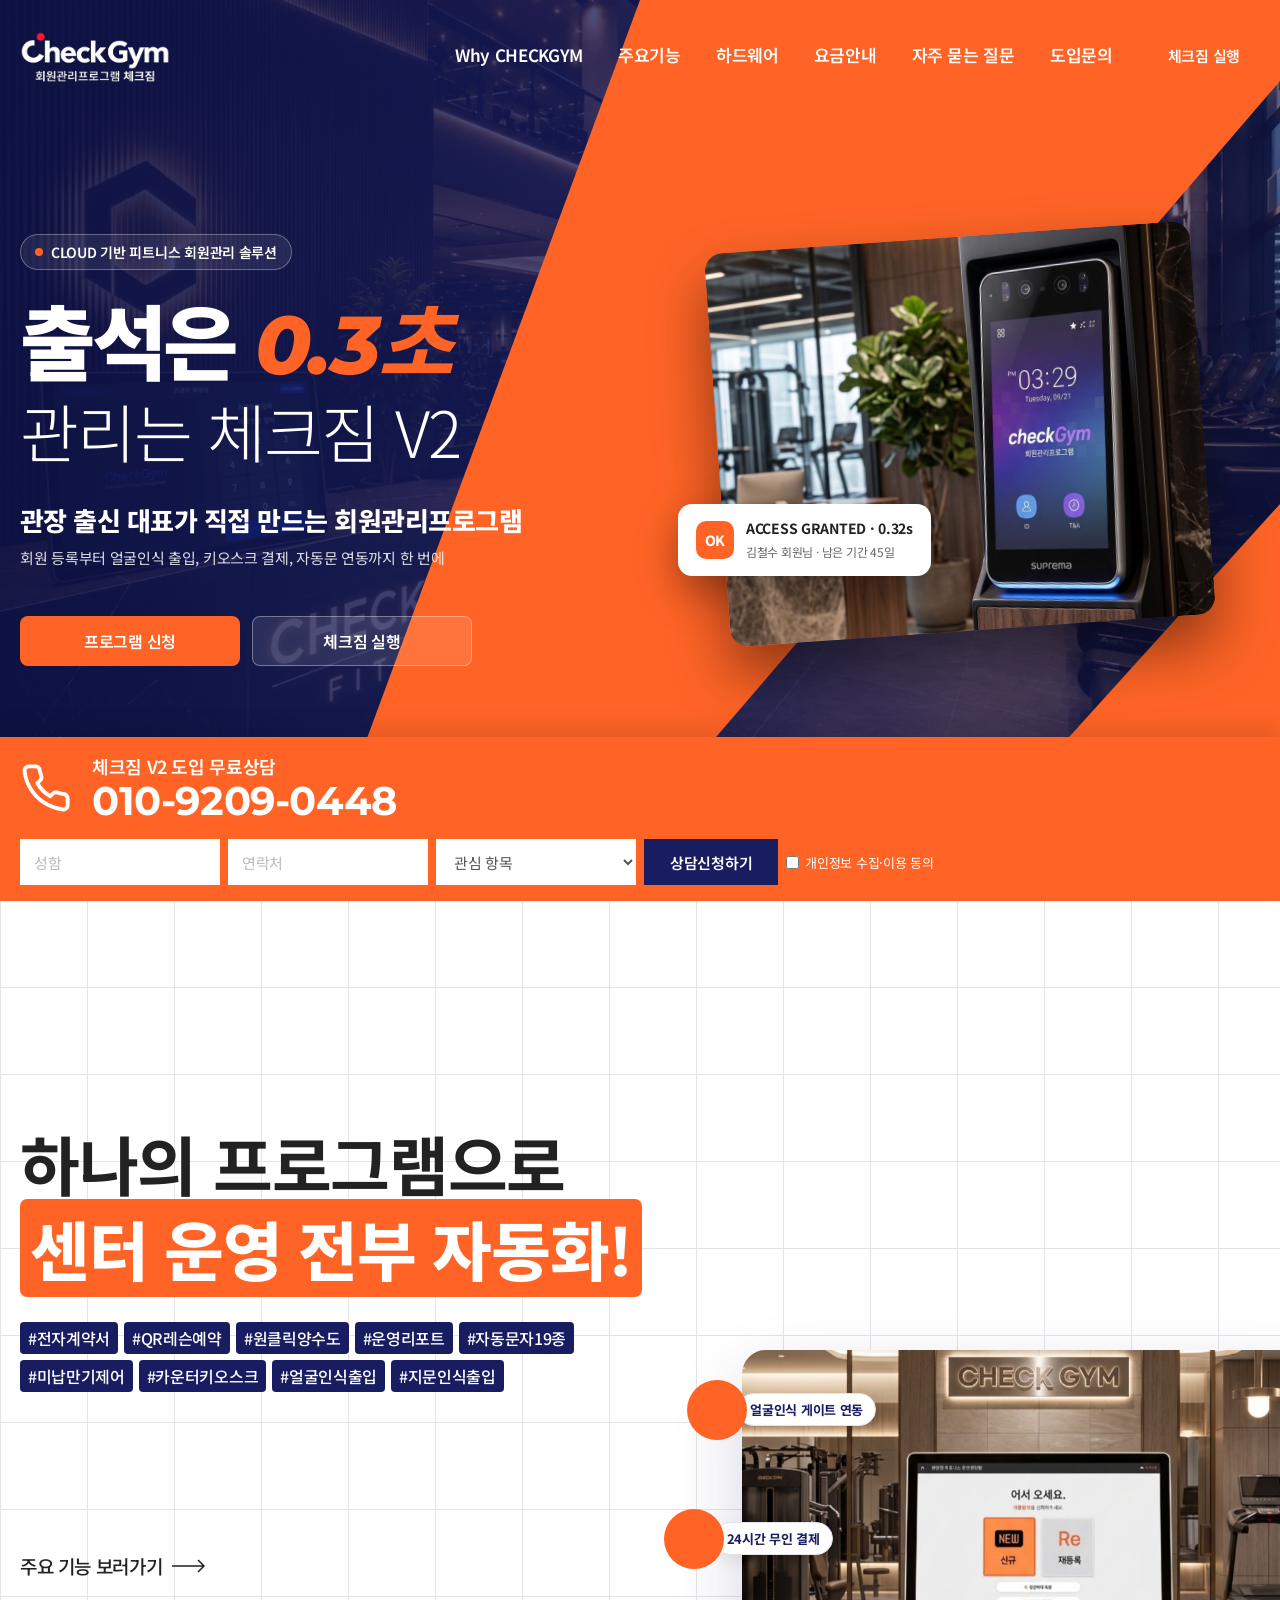
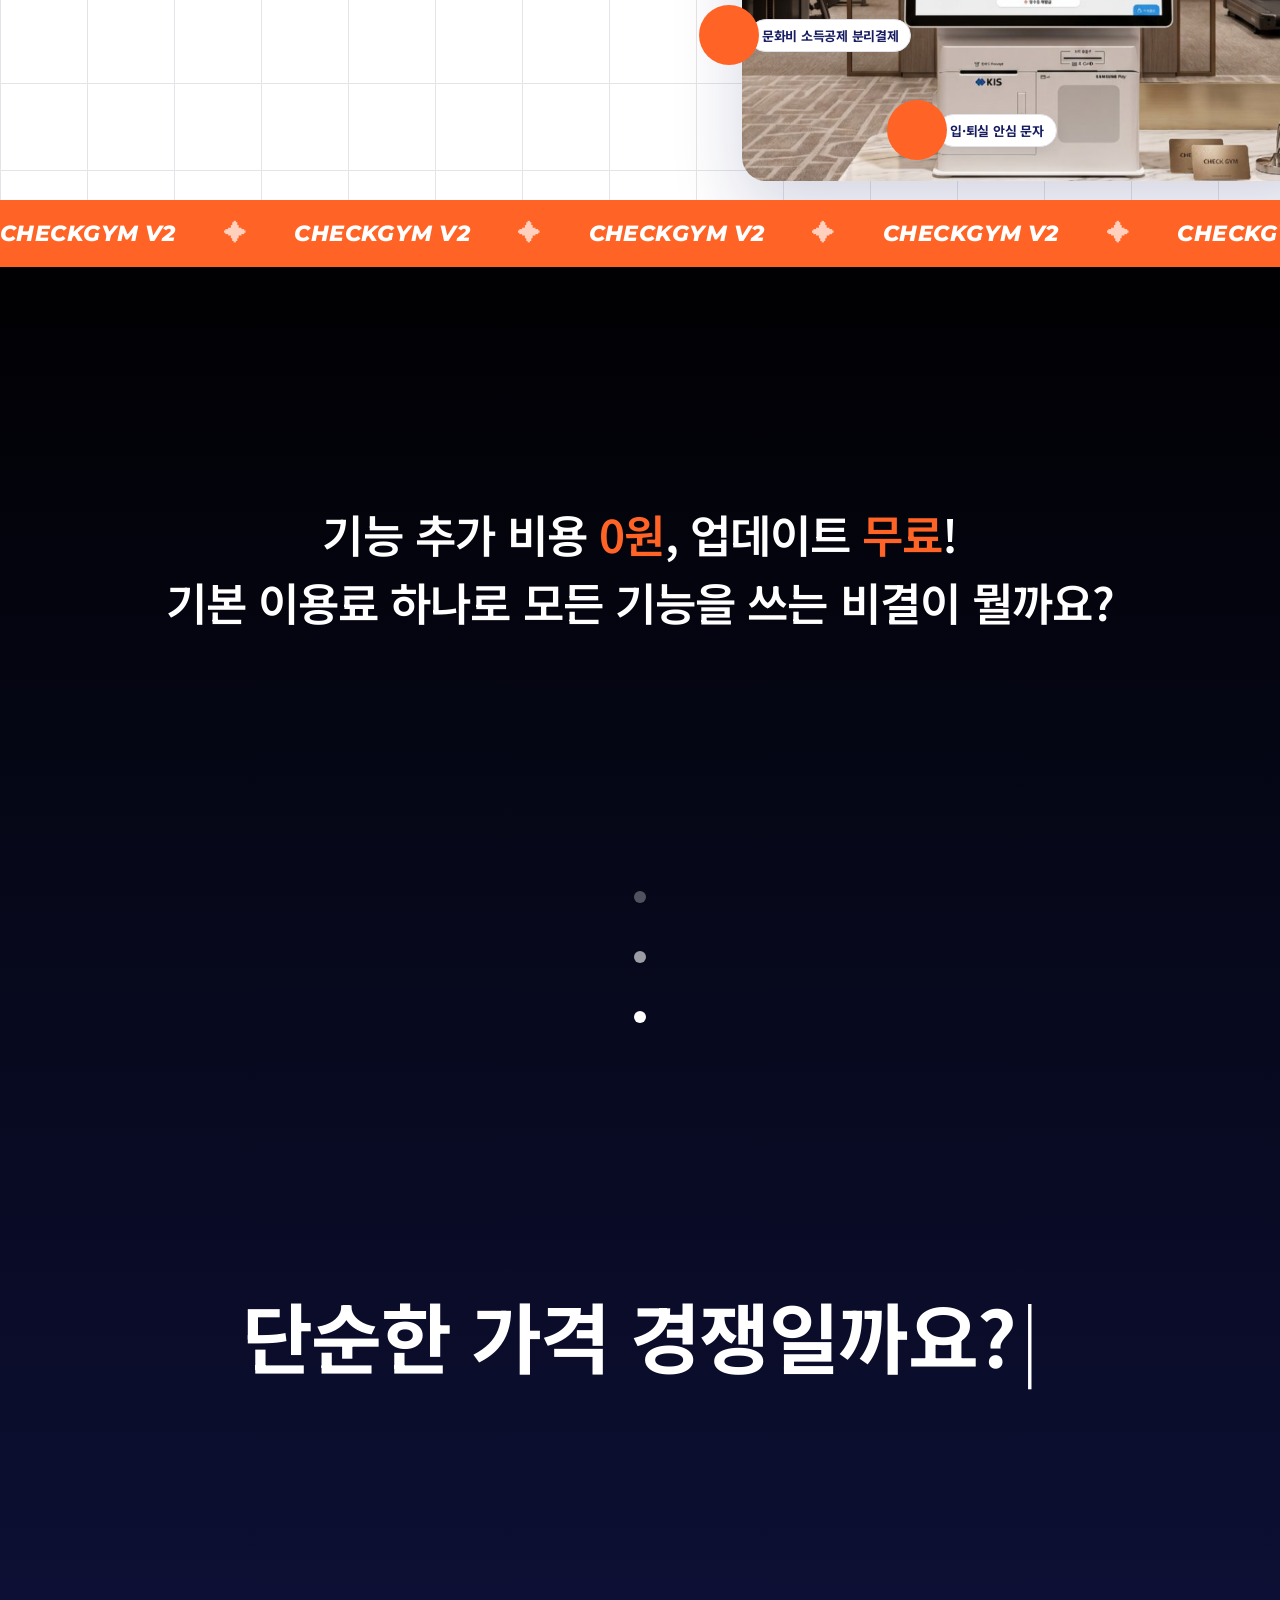
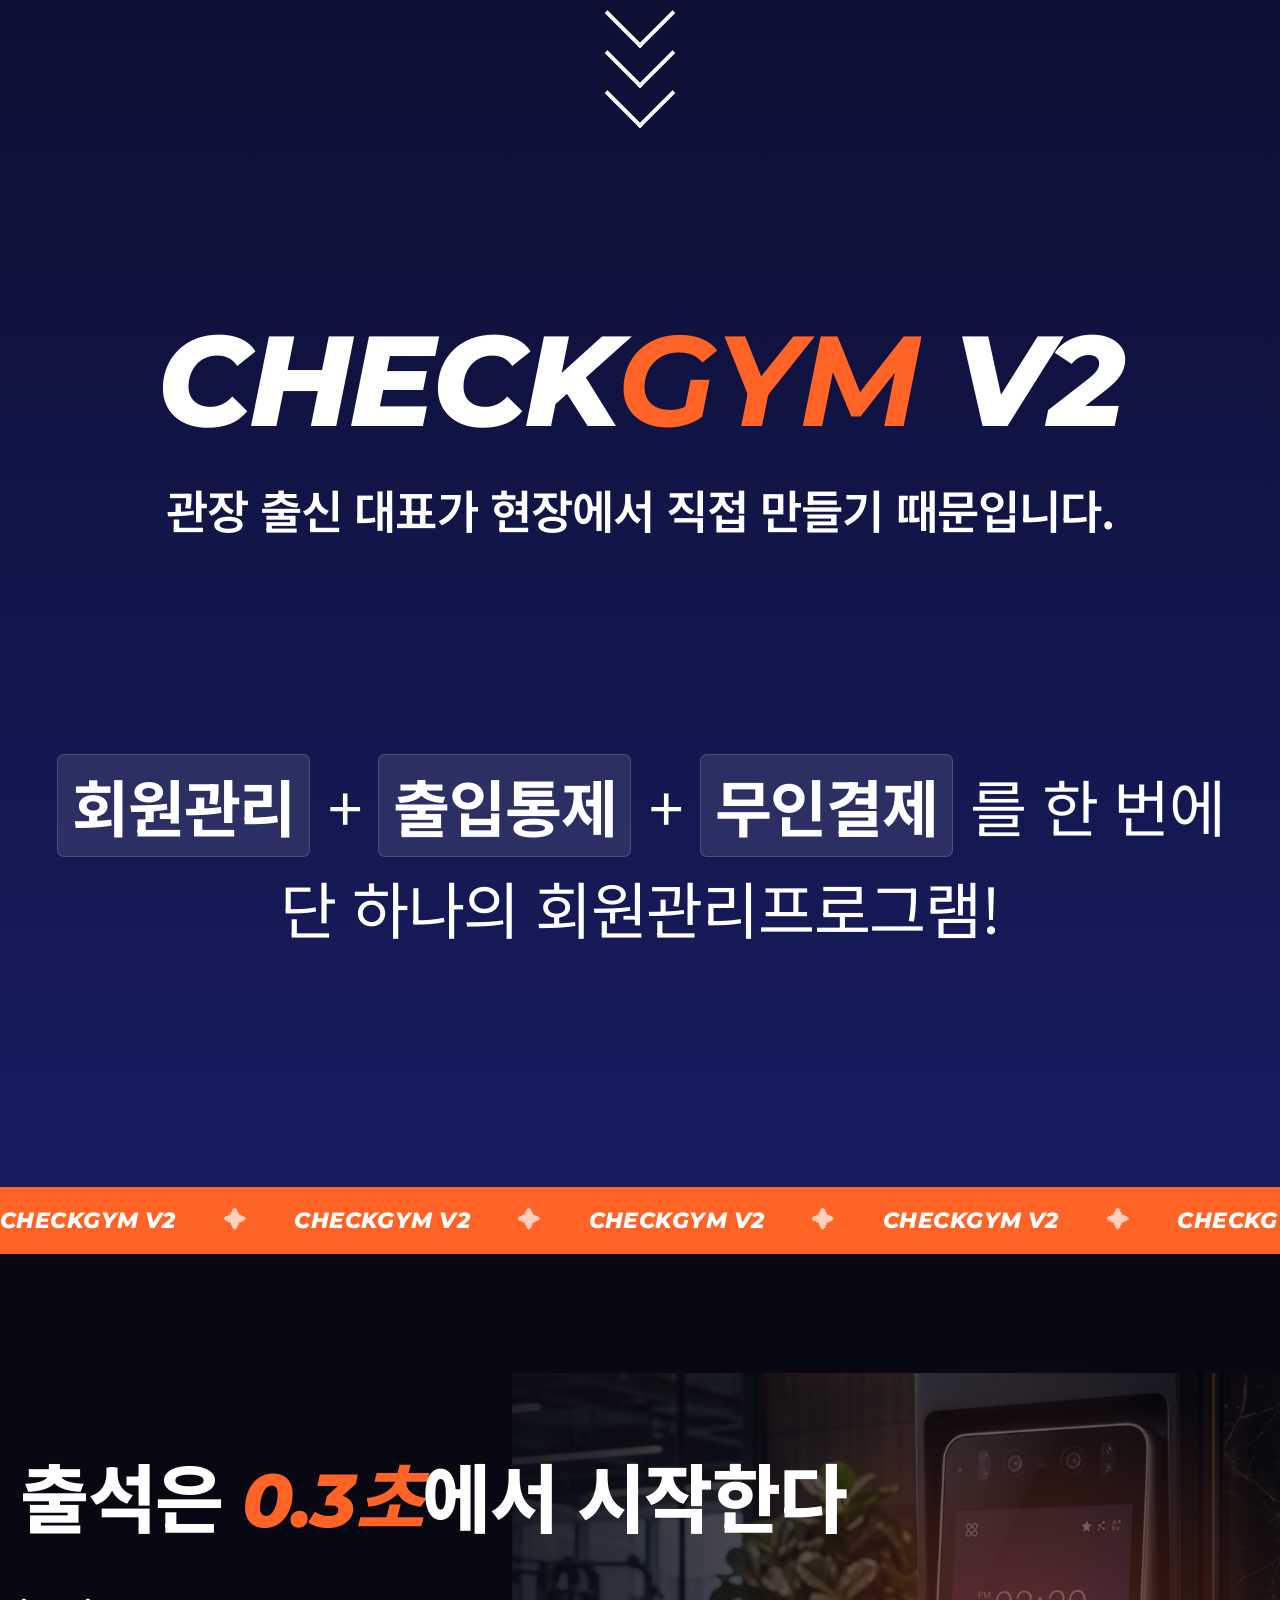
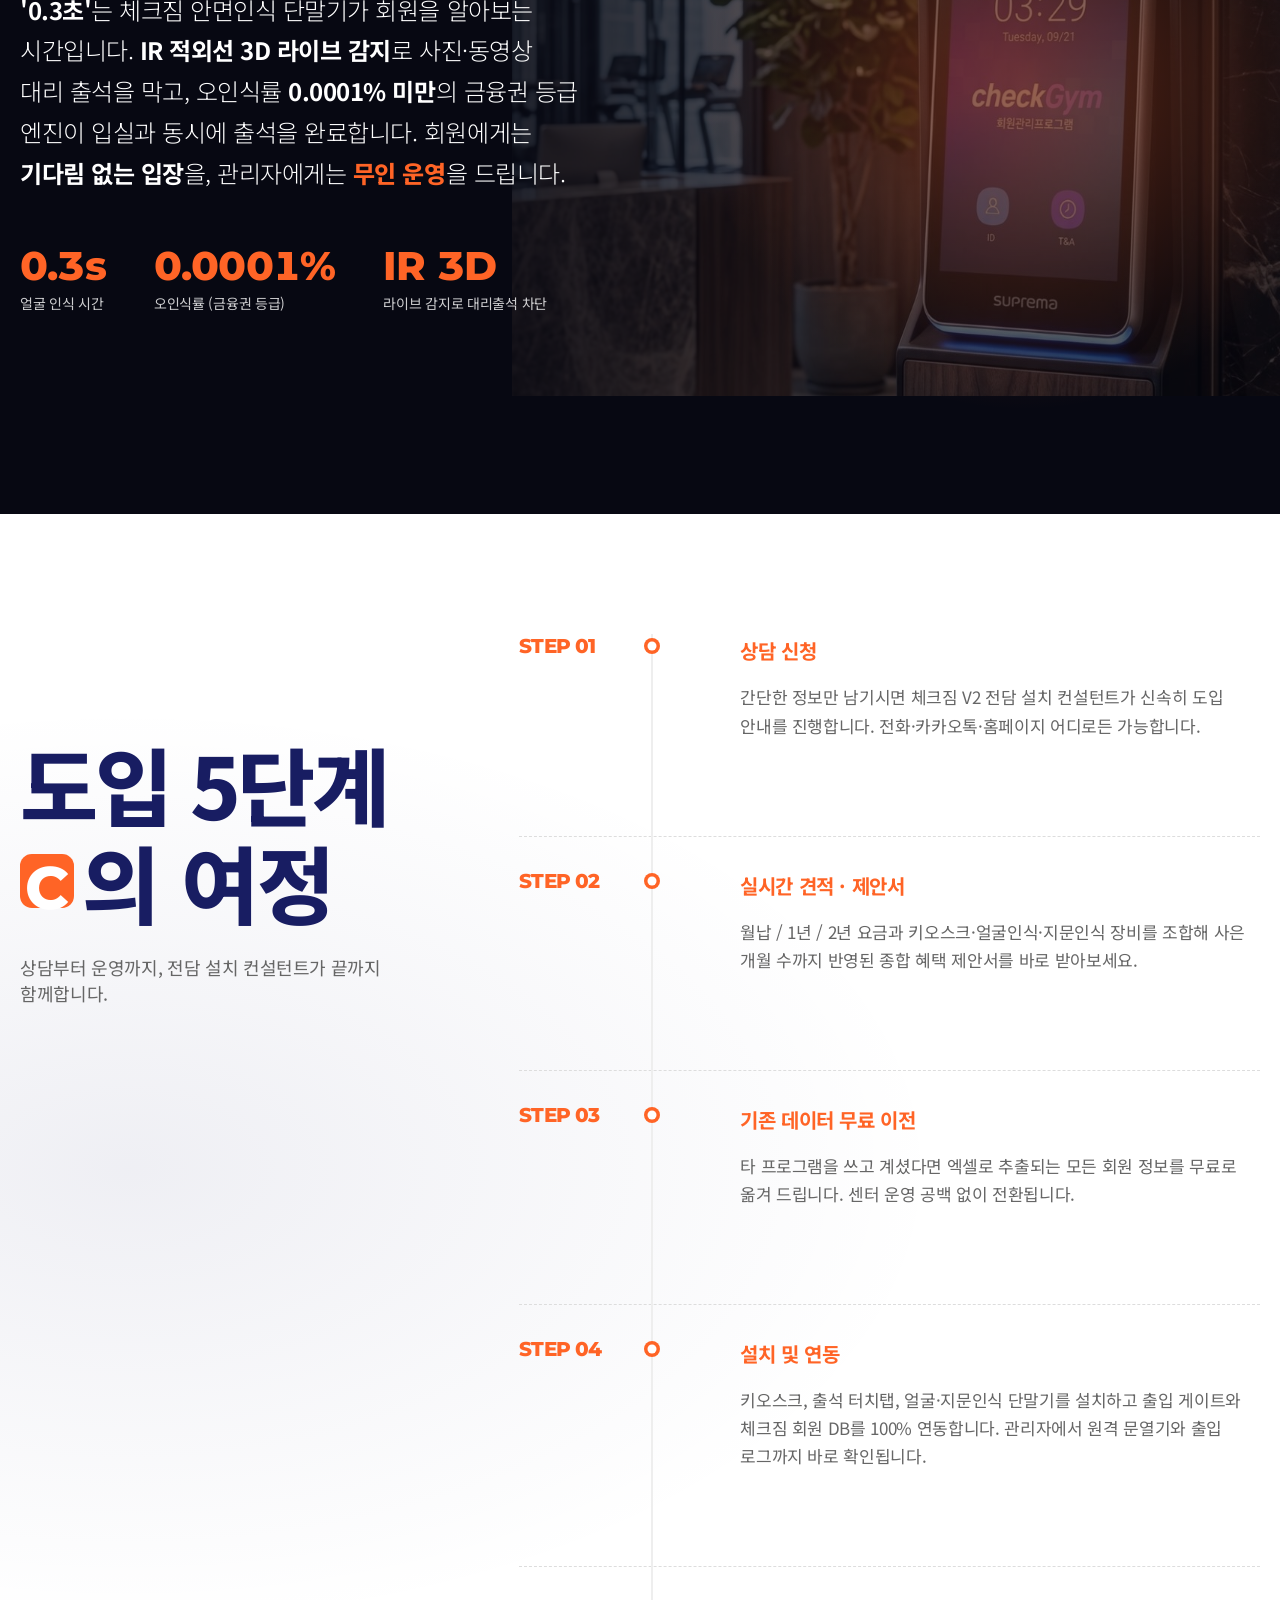
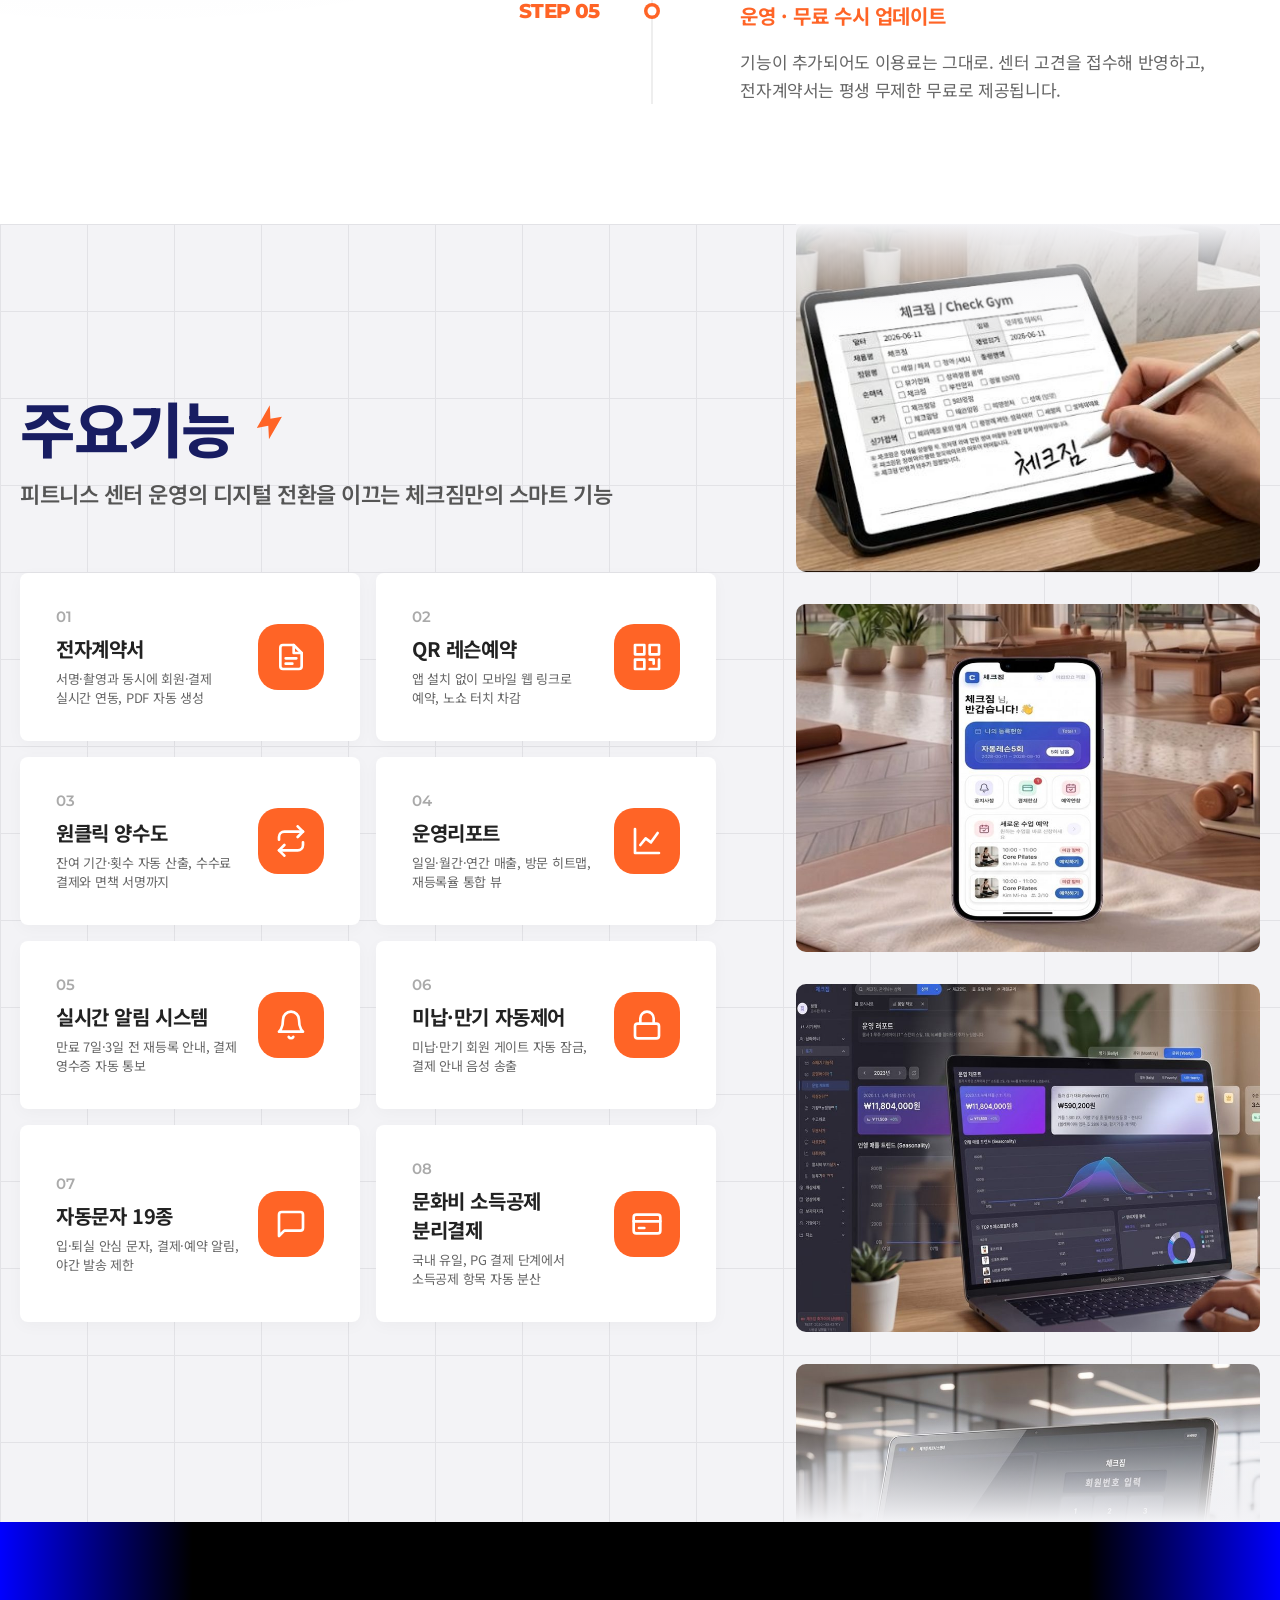
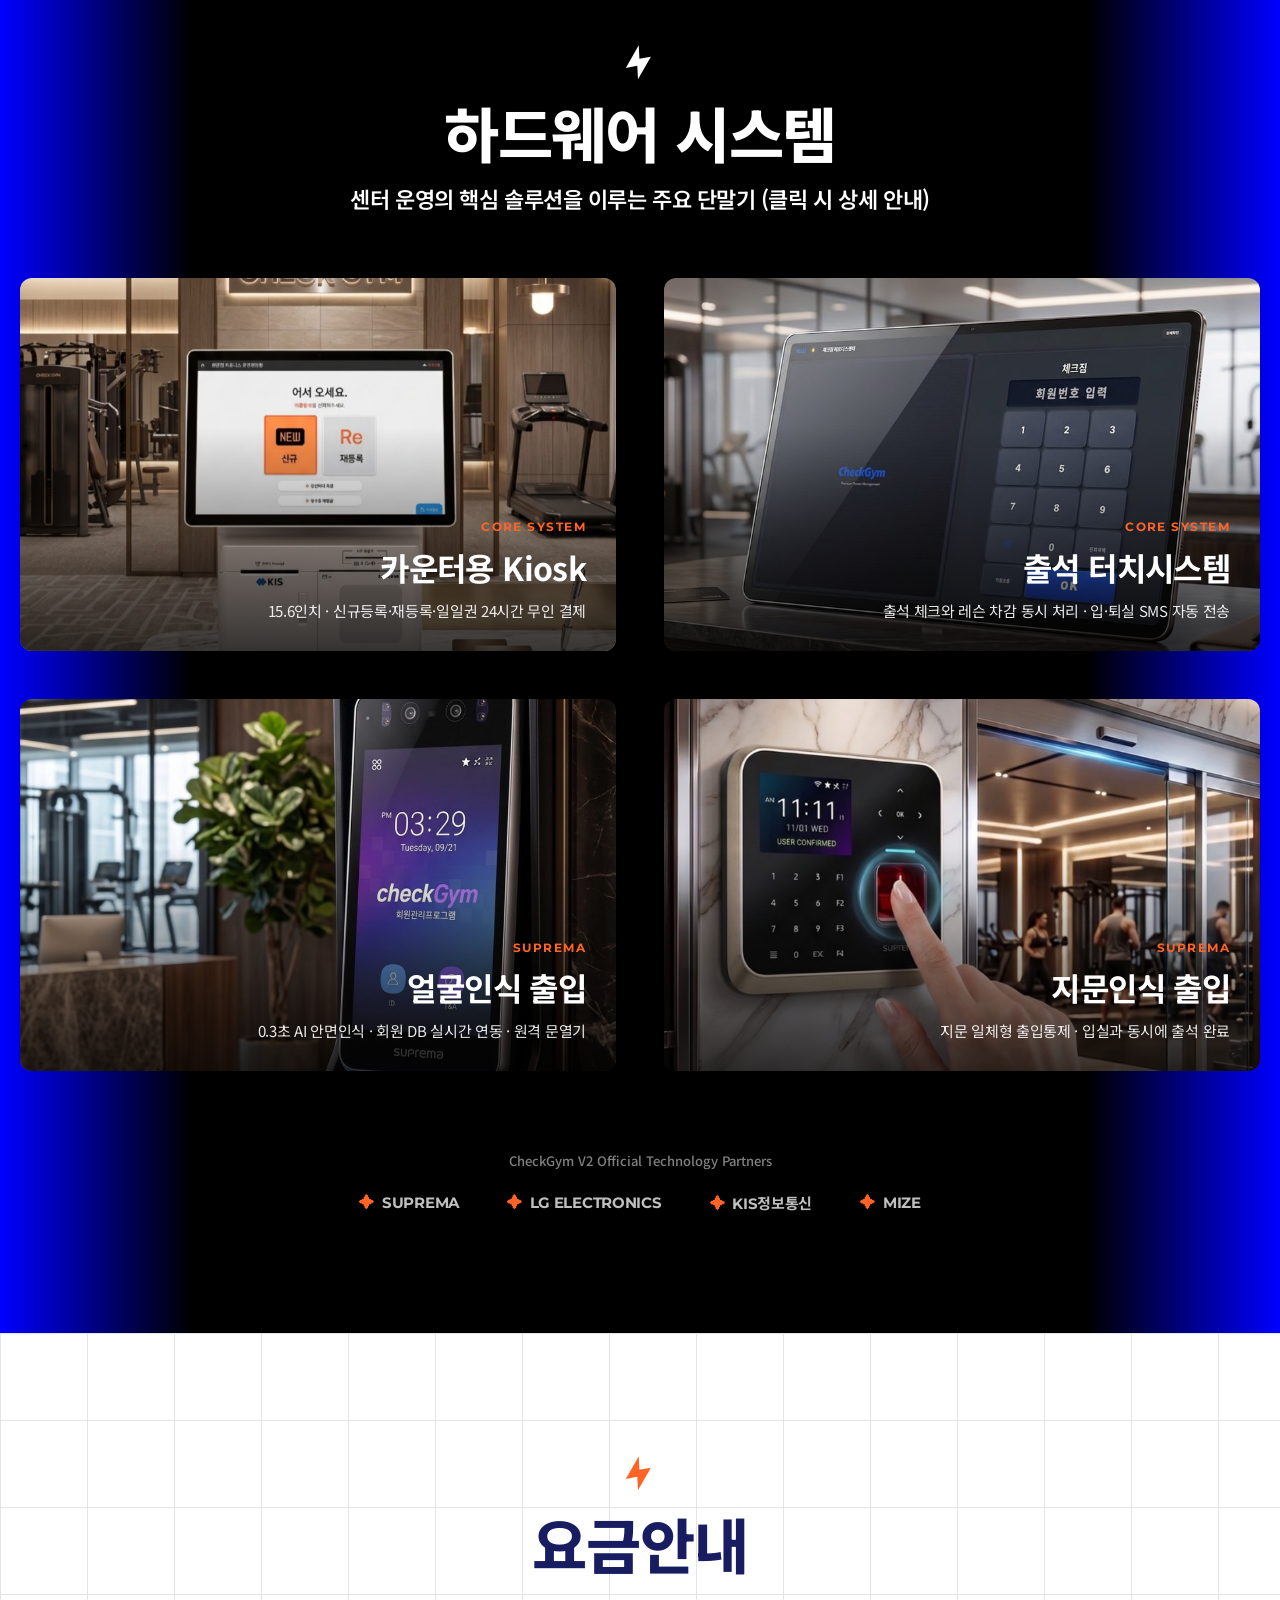
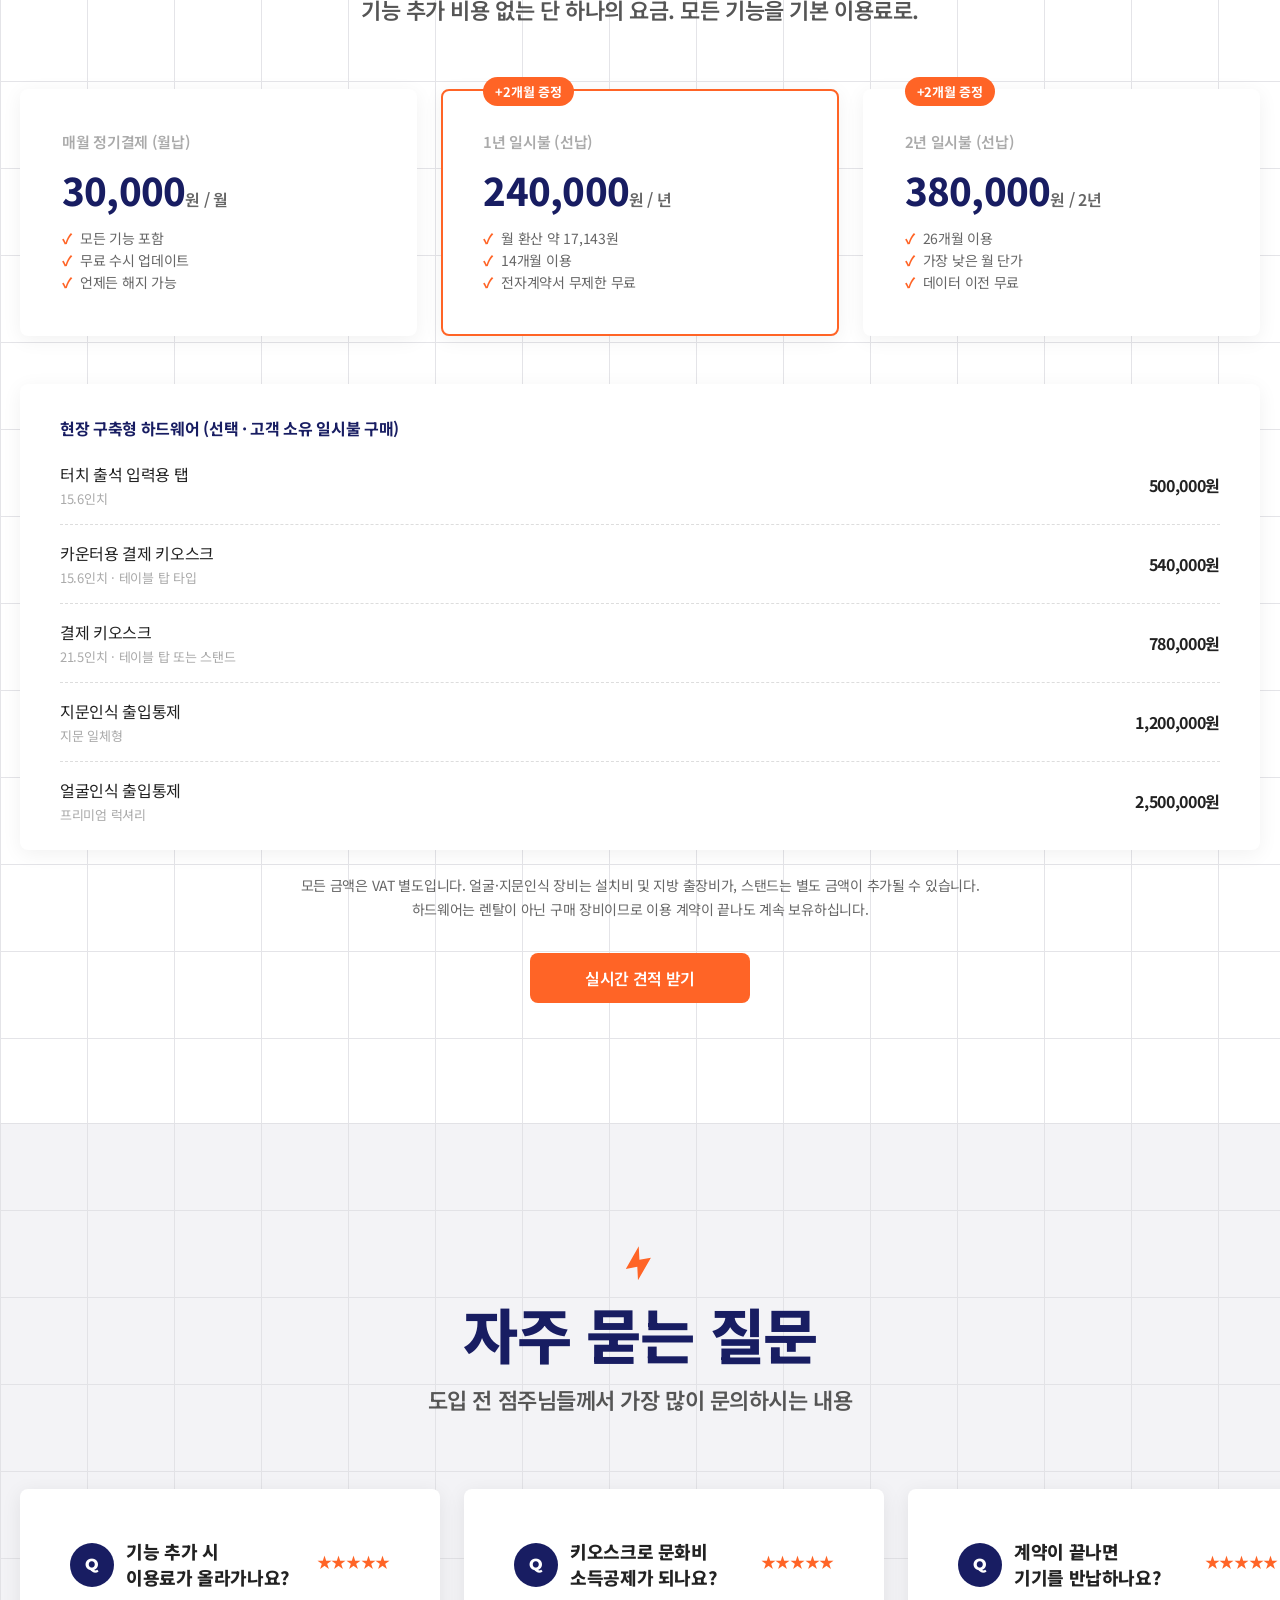
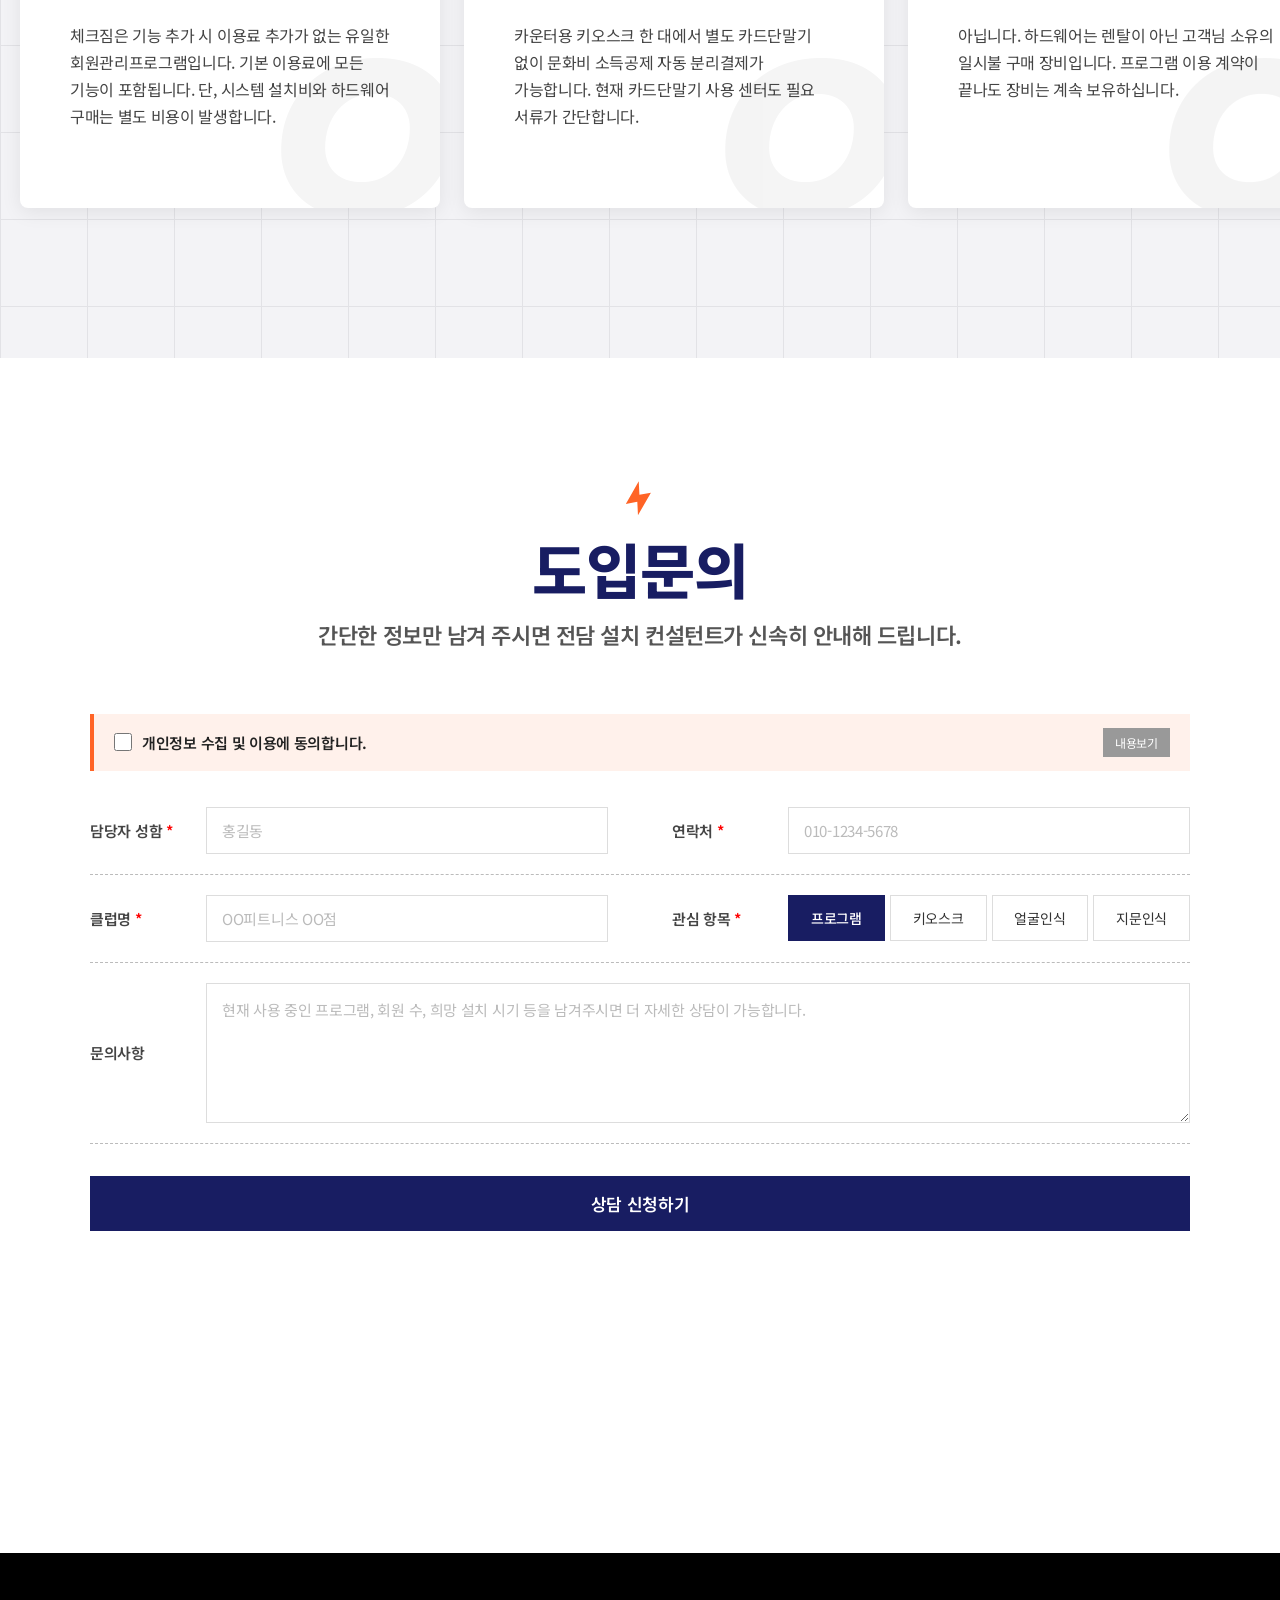
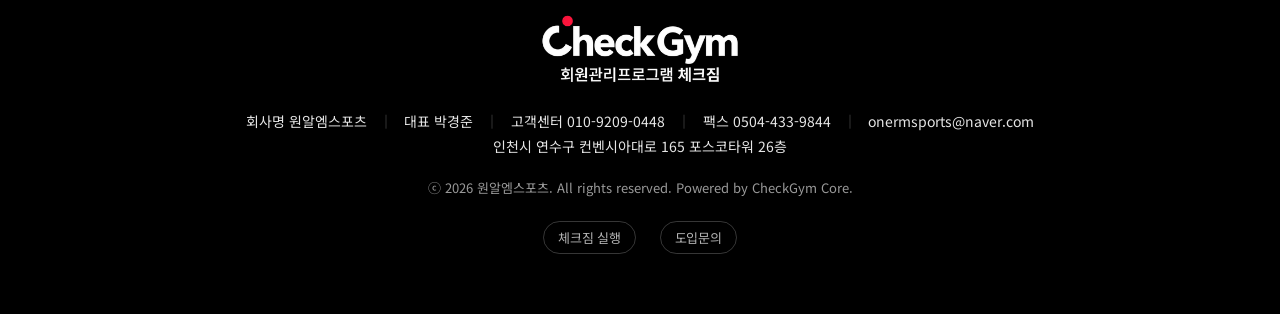
==== index.html @ 09dc5368 "체크짐 V2 홈페이지 리뉴얼 초안 (zeroback.co.kr 디자인 복제) Co-Authored-By: Claude Fable 5.1 <noreply@anthropic.com>" ====
<!DOCTYPE html>
<html lang="ko">
<head>
<meta charset="utf-8">
<meta name="viewport" content="width=device-width, initial-scale=1, viewport-fit=cover">
<meta name="description" content="회원 등록부터 얼굴인식 출입, 키오스크 결제, 자동문 연동까지. 피트니스 회원관리프로그램 체크짐 V2.">
<title>체크짐 V2 리뉴얼 초안</title>
<meta name="claude:viewport-fit-sides" content="cover">
<link rel="preconnect" href="https://fonts.googleapis.com">
<link rel="preconnect" href="https://fonts.gstatic.com" crossorigin>
<link rel="stylesheet" href="https://fonts.googleapis.com/css2?family=Noto+Sans+KR:wght@300;400;500;700;800;900&family=Montserrat:ital,wght@0,700;0,800;1,800&display=swap">
</head>
<body>
<style>
/* Layout: zeroback.co.kr 구조 복제 — 풀블리드 히어로(오렌지 사선) → 100vh 소개 → 다크 스토리 → 타임라인 → 기능 그리드 → 하드웨어 → 요금 → FAQ 카드 → 문의 폼 → 플로팅 바 → 푸터 */
:root{
  --main:#ff6426;          /* 제로백 오렌지 */
  --sub:#181d62;           /* 제로백 네이비 */
  --ink:#222;
  --muted:#666;
  --soft:#aaa;
  --line:#e4e4e8;
  --paper:#fff;
  --paper2:#f3f3f6;
  --black:#000;
  --white:#fff;
  --font:'Noto Sans KR','Apple SD Gothic Neo','Malgun Gothic',sans-serif;
  --en:'Montserrat','Noto Sans KR',sans-serif;
  color-scheme:light;
}
*{margin:0;padding:0;box-sizing:border-box;word-break:keep-all;letter-spacing:-0.02em}
html{scroll-behavior:smooth;-webkit-font-smoothing:antialiased}
body{font-family:var(--font);background:var(--paper);color:var(--ink);overflow-x:hidden}
img{max-width:100%;height:auto;display:block}
a{color:inherit;text-decoration:none}
li{list-style:none}
button,input,select,textarea{font-family:inherit;outline:none}
h1,h2,h3,h4,h5{text-wrap:balance}
.grid{width:100%;display:grid;gap:3rem}
.grid2{grid-template-columns:repeat(2,1fr)}
.grid4{grid-template-columns:repeat(4,1fr)}
.sr{position:absolute;width:1px;height:1px;overflow:hidden;clip:rect(0 0 0 0)}
:focus-visible{outline:2px solid var(--main);outline-offset:3px}

/* ===== reveal ===== */
.rv{opacity:0;transform:translateY(28px);transition:opacity .7s ease,transform .7s ease}
.rv.in{opacity:1;transform:none}
.rv.d1{transition-delay:.12s}.rv.d2{transition-delay:.24s}.rv.d3{transition-delay:.36s}
@media (prefers-reduced-motion:reduce){
  .rv{opacity:1;transform:none;transition:none}
  *,*::before,*::after{animation-duration:.001s!important;animation-iteration-count:1!important}
  html{scroll-behavior:auto}
}

/* ===== header ===== */
header{position:absolute;top:0;left:0;width:100%;height:110px;display:flex;justify-content:center;align-items:center;transition:all .3s;z-index:98}
header.Fixed{position:fixed;top:env(safe-area-inset-top,0px);height:75px;background:var(--sub);box-shadow:0 2px 6px rgba(0,0,0,.15)}
nav{width:100%;padding:0 max(50px,env(safe-area-inset-left,0px)) 0 max(50px,env(safe-area-inset-right,0px));display:flex;justify-content:space-between;align-items:center;gap:2rem}
.logo{width:150px;padding-top:4px;flex:none}
.logo img{width:100%}
nav ul{display:flex;gap:3.4rem;align-items:center}
nav ul li a{color:var(--white);font-size:17px;font-weight:600;transition:color .2s}
nav ul li a:hover,nav ul li a.actives{color:var(--main)}
.nav-cta{color:var(--white)!important;background:var(--main);padding:10px 20px;border-radius:8px;font-size:15px!important}
.nav-cta:hover{color:var(--white)!important;filter:brightness(1.08)}
#check,.menuBtns,.overlay,nav label{display:none}

/* ===== hero (promotion) ===== */
.promotion{position:relative;width:100%;min-height:100svh;max-height:1040px;height:100vh;display:flex;justify-content:center;align-items:center;overflow:hidden;
  background:var(--sub) url(assets/img/bg-hero.webp) center/cover no-repeat}
.promotion::before{content:'';position:absolute;inset:0;background:linear-gradient(90deg,rgba(14,18,70,.92) 0%,rgba(24,29,98,.78) 45%,rgba(24,29,98,.55) 100%)}
.p-shape{position:absolute;inset:0;width:100%;height:100%;pointer-events:none}
.promotion-wrapper{position:relative;width:1300px;max-width:100%;padding:0 max(20px,env(safe-area-inset-left,0px)) 0 max(20px,env(safe-area-inset-right,0px));z-index:2;display:flex;align-items:center}
.p-text{width:620px;max-width:100%;color:var(--white)}
.p-badge{display:inline-flex;align-items:center;gap:8px;font-size:14px;font-weight:600;padding:7px 14px;border-radius:999px;border:1px solid rgba(255,255,255,.3);background:rgba(255,255,255,.08);margin-bottom:1.6rem}
.p-badge i{width:8px;height:8px;border-radius:50%;background:var(--main);animation:blink 1.2s infinite}
.p-text h1{font-size:82px;line-height:1.08;font-weight:900;letter-spacing:-0.04em}
.p-text h1 em{font-style:normal;color:var(--main);font-family:var(--en);font-weight:800;font-style:italic}
.p-text h1 small{display:block;font-size:.78em;font-weight:300;letter-spacing:-0.03em;margin-top:.1em}
.p-text .p-sub{font-size:26px;font-weight:800;margin-top:2.2rem}
.p-text .p-desc{font-size:15px;font-weight:400;opacity:.85;margin-top:.6rem}
.p-btns{display:flex;gap:12px;flex-wrap:wrap;margin-top:3rem}
.pBtn{color:var(--white);font-size:16px;font-weight:600;border:none;width:220px;height:50px;border-radius:8px;background:var(--main);cursor:pointer;display:inline-flex;align-items:center;justify-content:center;transition:filter .2s}
.pBtn:hover{filter:brightness(1.08)}
.pBtn.ghost{background:rgba(255,255,255,.1);border:1px solid rgba(255,255,255,.35)}
.p-visual{position:absolute;right:6%;bottom:8%;width:38%;max-width:560px;z-index:2}
.p-card{border-radius:18px;overflow:hidden;box-shadow:0 30px 60px rgba(0,0,0,.45);transform:rotate(-4deg)}
.p-card img{width:100%;aspect-ratio:1024/830;object-fit:cover}
.p-chip{position:absolute;left:-8%;bottom:14%;background:var(--white);color:var(--ink);border-radius:14px;padding:14px 18px;box-shadow:0 16px 40px rgba(0,0,0,.35);display:flex;align-items:center;gap:12px;animation:upDown 3s ease-in-out infinite}
.p-chip b{display:block;font-size:14px}
.p-chip span{font-size:12px;color:var(--muted)}
.p-chip i{width:38px;height:38px;border-radius:10px;background:var(--main);display:grid;place-items:center;color:var(--white);font-style:normal;font-weight:800;font-size:14px}
.scrollDown{position:absolute;bottom:40px;left:50%;transform:translateX(-50%);width:22px;height:38px;border:2px solid rgba(255,255,255,.7);border-radius:12px;animation:upDown 1.5s ease-in-out infinite;z-index:2}
.scrollDown::after{content:'';position:absolute;left:50%;top:7px;width:3px;height:7px;border-radius:2px;background:var(--white);transform:translateX(-50%)}
@keyframes upDown{0%{transform:translateY(-7px)}50%{transform:translateY(7px)}100%{transform:translateY(-7px)}}
.scrollDown{animation-name:upDownC}
@keyframes upDownC{0%{transform:translate(-50%,-7px)}50%{transform:translate(-50%,7px)}100%{transform:translate(-50%,-7px)}}
@keyframes blink{50%{opacity:0}}

/* ===== article common ===== */
.article{width:100%;display:flex;flex-direction:column;align-items:center;background:var(--paper);padding:120px 0}
.article-wrapper{width:1400px;max-width:100%;display:flex;flex-direction:column;align-items:center;padding:0 max(20px,env(safe-area-inset-left,0px)) 0 max(20px,env(safe-area-inset-right,0px))}
.at-title{margin-bottom:4rem;text-align:center}
.at-sb{display:inline-block;width:40px;height:40px;transform:rotate(-10deg);margin-bottom:10px;color:var(--main)}
.at-title h5{color:var(--sub);font-size:60px;font-weight:800;line-height:1.15}
.at-title p{color:#555;font-size:22px;font-weight:600;margin-top:1rem}
.grid-bg{background-color:var(--paper);background-image:linear-gradient(var(--line) 1px,transparent 1px),linear-gradient(90deg,var(--line) 1px,transparent 1px);background-size:87px 87px;background-position:left top}
.grid-bg2{background-color:var(--paper2);background-image:linear-gradient(#e2e2e6 1px,transparent 1px),linear-gradient(90deg,#e2e2e6 1px,transparent 1px);background-size:87px 87px}

/* ===== article1 : 한 프로그램으로 ===== */
.article1{position:relative;min-height:100vh;justify-content:center;overflow:hidden}
.article1 .article-wrapper{align-items:flex-start}
.a1-title{width:100%;margin-bottom:5rem;position:relative;z-index:2}
.a1-title h5{color:var(--ink);font-size:65px;line-height:1.3;font-weight:700}
.a1-title h5 span{color:var(--white);padding:2px 10px;font-weight:800;border-radius:7px;background:var(--main)}
.a1-title p{display:flex;flex-wrap:wrap;gap:6px;color:var(--white);font-size:16px;font-weight:500;margin-top:2rem;max-width:620px}
.a1-title p span{padding:4px 8px;border-radius:4px;background:var(--sub);cursor:default}
.a1Btn{width:fit-content;color:var(--ink);font-size:19px;font-weight:500;display:flex;align-items:center;gap:10px;margin-top:5rem;transition:gap .2s;position:relative;z-index:2}
.a1Btn:hover{gap:20px}
.a1Btn svg{width:34px;height:14px}
.a1-image{position:absolute;top:50%;right:-4%;transform:translateY(-50%);width:52%;max-width:760px;opacity:.95}
.a1-image img{width:100%;border-radius:24px;box-shadow:0 30px 70px rgba(24,29,98,.18);aspect-ratio:900/659;object-fit:cover}
.pin{position:absolute;display:flex;align-items:center;gap:10px}
.pin b{background:var(--white);border:1px solid var(--line);border-radius:999px;padding:6px 12px;font-size:13px;font-weight:700;color:var(--sub);box-shadow:0 6px 16px rgba(0,0,0,.08);white-space:nowrap}
.pin-1{top:10%;left:-6%}.pin-2{top:40%;left:-10%}.pin-3{bottom:30%;left:-4%}.pin-4{bottom:8%;left:28%}
.gps{position:relative;width:20px;height:20px;flex:none}
.gps::before{content:'';position:absolute;left:-100%;top:-100%;width:300%;height:300%;border-radius:50%;background:var(--main);animation:pulse-ring 1.25s cubic-bezier(.215,.61,.355,1) infinite}
.gps::after{content:'';position:absolute;inset:0;background:var(--main);border-radius:50%;animation:pulse-dot 1.25s cubic-bezier(.455,.03,.515,.955) -.4s infinite}
@keyframes pulse-ring{0%{transform:scale(.33)}80%,100%{opacity:0}}
@keyframes pulse-dot{0%{transform:scale(.8)}50%{transform:scale(1)}100%{transform:scale(.8)}}

/* ===== article2 : 다크 스토리 ===== */
.article2{position:relative;padding:300px 0;background:linear-gradient(to bottom,#000 0%,var(--sub) 100%);overflow:hidden}
.a2-flow-wrapper{position:absolute;top:0;left:0;width:100%;padding:20px 0;user-select:none;overflow:hidden;z-index:3;background:var(--main)}
.a2-flow-wrapper.flow2{top:auto;bottom:0}
.a2-flow-wrapper.navy{background:var(--sub)}
.a2-flow{display:flex;align-items:center;gap:3rem;width:max-content;animation:slide 30s linear infinite}
.a2-flow span{font-family:var(--en);font-style:italic;font-weight:800;font-size:22px;color:var(--white);white-space:nowrap;letter-spacing:.02em}
.a2-flow span::after{content:'✦';margin-left:3rem;font-style:normal;opacity:.7}
@keyframes slide{0%{transform:translate3d(0,0,0)}100%{transform:translate3d(-50%,0,0)}}
.a2-title{color:var(--white);font-size:45px;font-weight:600;line-height:1.5;text-align:center}
.a2-title span{color:var(--main)}
.a2-circle-wrapper{display:flex;flex-direction:column;align-items:center;gap:3rem;margin:16rem 0}
.a2-circle{width:12px;height:12px;border-radius:50%}
.a2-circle:nth-child(1){background:rgba(255,255,255,.3)}.a2-circle:nth-child(2){background:rgba(255,255,255,.6)}.a2-circle:nth-child(3){background:var(--white)}
.a2-big{color:var(--white);font-size:77px;font-weight:700;text-align:center}
.a2-big::after{content:'|';font-weight:300;animation:blink .8s infinite;margin-left:4px}
.a2-arrow{margin:13rem 0}
.a2-arrow span{display:block;width:50px;height:50px;border-bottom:4px solid #fff;border-right:4px solid #fff;transform:rotate(45deg);animation:chev 1s infinite;margin:-10px 0}
.a2-arrow span:nth-child(2){animation-delay:-.2s}.a2-arrow span:nth-child(3){animation-delay:-.4s}
@keyframes chev{0%{opacity:0;transform:rotate(45deg) translate(-20px,-20px)}50%{opacity:1}100%{opacity:0;transform:rotate(45deg) translate(20px,20px)}}
.a2-logo{font-family:var(--en);font-style:italic;font-weight:800;color:var(--white);font-size:clamp(48px,10vw,150px);line-height:1;text-align:center;letter-spacing:-0.02em}
.a2-logo b{color:var(--main)}
.a2-text{color:var(--white);margin-top:2rem;text-align:center}
.a2-text p{font-size:46px;font-weight:600;margin-bottom:13rem}
.a2-text h5{font-size:62px;font-weight:400;line-height:1.5}
.a2-text h5 span{font-weight:700;padding:4px 14px;border-radius:7px;border:1px solid rgba(255,255,255,.15);background:rgba(255,255,255,.1);display:inline-block;margin:4px 2px}

/* ===== article3 : 0.3초 ===== */
.article3{position:relative;padding:200px 0;background:#070812;overflow:hidden}
.article3::before{content:'';position:absolute;inset:0;background:url(assets/img/face.jpg) right center/60% auto no-repeat;opacity:.35;mask:linear-gradient(90deg,transparent 25%,#000 70%);-webkit-mask:linear-gradient(90deg,transparent 25%,#000 70%)}
.article3::after{content:'';position:absolute;right:-10%;top:50%;width:60vw;height:60vw;max-width:900px;max-height:900px;border-radius:50%;background:radial-gradient(circle,rgba(255,100,38,.35),transparent 60%);transform:translateY(-50%);pointer-events:none}
.article3 .article-wrapper{align-items:flex-start;position:relative;z-index:2}
.a3-text h5{color:var(--white);font-size:75px;font-weight:800;line-height:1.1}
.a3-text h5 span{color:var(--main);font-family:var(--en);font-style:italic}
.a3-text p{color:var(--white);max-width:560px;font-size:24px;font-weight:300;line-height:1.7;margin-top:3rem}
.a3-text p b{font-weight:700}
.a3-text p span{color:var(--main);font-weight:800}
.a3-stats{display:flex;gap:3rem;margin-top:3rem;flex-wrap:wrap}
.a3-stats div{color:var(--white)}
.a3-stats strong{display:block;font-family:var(--en);font-size:40px;font-weight:800;color:var(--main);font-variant-numeric:tabular-nums}
.a3-stats small{font-size:14px;opacity:.8}

/* ===== article4 : 도입 여정 타임라인 ===== */
.article4{background:var(--paper);position:relative;overflow:hidden}
.article4::before{content:'';position:absolute;inset:0;background:radial-gradient(ellipse at 10% 50%,rgba(24,29,98,.07),transparent 50%);pointer-events:none}
.h-wrapper{width:100%;display:flex;justify-content:space-between;gap:3rem;position:relative;z-index:2}
.a4-title{position:sticky;top:100px;height:fit-content;margin-top:-10px}
.a4-title h5{color:var(--sub);font-size:85px;font-weight:800;letter-spacing:-0.04em;line-height:1.15}
.a4-title h5 span{display:flex;align-items:center;gap:.1em}
.a4-title h5 span i{display:inline-grid;place-items:center;width:.9em;height:.9em;border-radius:.2em;background:var(--main);color:var(--white);font-style:normal;font-family:var(--en);font-size:.7em}
.a4-title p{color:var(--muted);font-size:18px;margin-top:1.5rem}
.h-box-wrapper{width:60%;position:relative;display:flex;flex-direction:column;gap:2rem;z-index:10}
.h-box-wrapper::after{content:'';position:absolute;top:0;left:132px;width:2px;height:100%;background:#eee;z-index:1}
.h-box{width:100%;padding-bottom:6rem;display:flex;align-items:flex-start;gap:5rem;border-bottom:1px dashed #ddd}
.h-box:last-child{border:none;padding-bottom:0}
.h-box-year{display:flex;align-items:center;gap:3rem}
.h-box-year h5{width:77px;color:var(--main);font-size:20px;font-weight:800;white-space:nowrap;letter-spacing:-0.04em;font-family:var(--en)}
.h-box-year span{position:relative;width:16px;height:16px;display:flex;border-radius:50%;background:var(--main);z-index:2}
.h-box-year span::after{content:'';position:absolute;top:50%;left:50%;transform:translate(-50%,-50%);width:9px;height:9px;border-radius:50%;background:#fff}
.h-box-info{display:flex;flex-direction:column;gap:1rem}
.h-box-info li{color:var(--muted);font-size:17px;line-height:1.65}
.h-box-info li:first-child{color:var(--main);font-size:20px;font-weight:700}

/* ===== article5 : 주요기능 ===== */
.article5{position:relative;padding:0;overflow:hidden}
.a5-wrapper{width:100%;display:flex;justify-content:space-between;gap:5rem}
.a5-left{width:60%;padding:200px 0}
.a5-left .at-title{text-align:left;margin-top:-2rem}
.a5-left .at-title h5{display:flex;gap:1rem;align-items:center}
.a5-box-wrapper{gap:1rem}
.a5-box{padding:34px 36px;display:flex;flex-direction:row-reverse;justify-content:space-between;align-items:center;border-radius:8px;background:var(--white);box-shadow:0 4px 16px rgba(0,0,0,.03);gap:1rem}
.a5-box-text p{color:var(--soft);font-size:15px;font-weight:600;margin-bottom:8px;font-family:var(--en)}
.a5-box-text h5{color:var(--ink);font-size:20px;font-weight:700}
.a5-box-text small{display:block;color:var(--muted);font-size:13px;margin-top:6px;font-weight:400}
.a5-box-icon{width:66px;height:66px;flex:none;display:grid;place-items:center;border-radius:20px;background:var(--main);color:var(--white)}
.a5-box-icon svg{width:32px;height:32px;stroke:currentColor;fill:none;stroke-width:2;stroke-linecap:round;stroke-linejoin:round}
.a5-right{width:40%;position:relative;min-height:600px}
.a5-flow-wrapper{position:absolute;inset:0;overflow:hidden}
.a5-flow-wrapper::before,.a5-flow-wrapper::after{content:'';position:absolute;left:0;width:100%;height:120px;z-index:2;pointer-events:none}
.a5-flow-wrapper::before{top:0;background:linear-gradient(var(--paper2),transparent)}
.a5-flow-wrapper::after{bottom:0;background:linear-gradient(transparent,var(--paper2))}
.a5-flow{display:flex;flex-direction:column;gap:2rem;animation:slide2 24s linear infinite}
.a5-flow img{width:100%;border-radius:10px;aspect-ratio:4/3;object-fit:cover}
.a5-flow-wrapper:hover .a5-flow{animation-play-state:paused}
@keyframes slide2{0%{transform:translate3d(0,0,0)}100%{transform:translate3d(0,-50%,0)}}

/* ===== article6 : 하드웨어 ===== */
.article6{background:#000;background:linear-gradient(90deg,#0000ff 0%,#000 15%,#000 50%,#000 85%,#0000ff 100%)}
.a6-title h5,.a6-title p{color:var(--white)}
.a6-title .at-sb{color:var(--white)}
.a6-box{position:relative;display:block}
.a6-box-text{position:absolute;bottom:30px;right:30px;text-align:right;z-index:10;color:var(--white)}
.a6-box-text h5{font-size:32px;font-weight:700}
.a6-box-text p{font-size:15px;margin-top:.6rem;opacity:.9}
.a6-box-text em{display:block;font-style:normal;font-family:var(--en);font-size:12px;letter-spacing:.12em;color:var(--main);font-weight:700;margin-bottom:.6rem}
.a6-box-image{position:relative;border-radius:12px;overflow:hidden;aspect-ratio:16/10;background:#111}
.a6-box-image::before{content:'';position:absolute;bottom:0;left:0;width:100%;height:60%;background:linear-gradient(to top,rgba(0,0,0,.75) 0%,transparent 100%);z-index:1}
.a6-box-image img{width:100%;height:100%;object-fit:cover;transition:transform .4s}
.a6-box:hover .a6-box-image img{transform:scale(1.06)}
.a6-partners{margin-top:5rem;display:flex;flex-wrap:wrap;gap:1rem 3rem;justify-content:center;align-items:center;color:rgba(255,255,255,.75);font-family:var(--en);font-weight:700;font-size:15px;letter-spacing:.08em}
.a6-partners small{width:100%;text-align:center;font-family:var(--font);font-weight:500;letter-spacing:0;color:rgba(255,255,255,.5);font-size:13px;margin-bottom:.4rem}
.a6-partners span::before{content:'✦';color:var(--main);margin-right:8px}

/* ===== article7 : 요금 ===== */
.price-wrapper{width:100%;display:grid;grid-template-columns:repeat(3,1fr);gap:1.5rem}
.price{background:var(--white);border-radius:8px;padding:40px;box-shadow:0 4px 20px rgba(0,0,0,.06);position:relative;display:flex;flex-direction:column;gap:.6rem;border:2px solid transparent}
.price.hot{border-color:var(--main)}
.price .tag{position:absolute;top:-14px;left:40px;background:var(--main);color:var(--white);font-size:13px;font-weight:700;padding:5px 12px;border-radius:999px}
.price p{color:var(--soft);font-size:15px;font-weight:600}
.price h5{font-size:38px;font-weight:800;color:var(--sub);font-variant-numeric:tabular-nums}
.price h5 small{font-size:16px;font-weight:600;color:var(--muted)}
.price li{font-size:14px;color:var(--muted);padding-left:18px;position:relative;line-height:1.6}
.price li::before{content:'✓';position:absolute;left:0;color:var(--main);font-weight:800}
.hw-list{width:100%;margin-top:3rem;background:var(--white);border-radius:8px;box-shadow:0 4px 20px rgba(0,0,0,.06);padding:10px 40px}
.hw-list h6{font-size:16px;font-weight:700;color:var(--sub);padding:22px 0 6px}
.hw-list li{display:flex;justify-content:space-between;align-items:center;gap:1rem;padding:16px 0;border-bottom:1px dashed #ddd;font-size:16px}
.hw-list li:last-child{border:none}
.hw-list li small{display:block;color:var(--soft);font-size:13px;margin-top:3px}
.hw-list li strong{font-variant-numeric:tabular-nums;color:var(--ink);white-space:nowrap}
.price-note{margin-top:1.5rem;color:var(--muted);font-size:14px;text-align:center;line-height:1.7}
.price-cta{margin-top:2rem}

/* ===== article8 : FAQ 카드 ===== */
.article8 .article-wrapper{width:100%;padding:0}
.faq-track{--gut:max(20px,calc((100vw - 1400px)/2 + 20px));display:flex;gap:1.5rem;overflow-x:auto;scroll-snap-type:x proximity;scroll-padding:0 var(--gut);padding:10px var(--gut) 30px;width:100%;scrollbar-width:thin}
.faq-card{flex:0 0 420px;max-width:85vw;scroll-snap-align:start;position:relative;padding:50px;display:flex;flex-direction:column;gap:2rem;border-radius:8px;background:var(--white);box-shadow:0 4px 20px rgba(0,0,0,.08);overflow:hidden}
.faq-card::after{content:'Q';position:absolute;bottom:-12%;right:-4%;font-family:var(--en);font-weight:800;font-style:italic;font-size:220px;color:#000;opacity:.04;line-height:1}
.ss-top{display:flex;justify-content:space-between;align-items:flex-start;gap:1rem}
.ss-profile{display:flex;align-items:center;gap:12px}
.ss-profile i{width:44px;height:44px;border-radius:50%;background:var(--sub);color:var(--white);display:grid;place-items:center;font-style:normal;font-weight:800;font-family:var(--en);flex:none}
.ss-profile h5{color:var(--ink);font-size:18px;font-weight:800;line-height:1.4}
.ss-star{display:flex;gap:1px;color:var(--main);font-size:15px;flex:none;padding-top:12px}
.ss-bottom p{color:#444;font-size:16px;line-height:1.7;position:relative;z-index:1}

/* ===== article9 : 문의 폼 ===== */
.form-wrapper{width:100%;max-width:1100px}
.a9-form{width:100%;display:flex;flex-direction:column;align-items:center}
.a9-personal{width:100%;display:flex;justify-content:space-between;align-items:center;gap:1rem;padding:14px 20px;background:#fff1eb;border-left:4px solid var(--main);margin-bottom:1rem}
.a9-personal label{display:flex;align-items:center;gap:10px;font-size:15px;font-weight:600;color:var(--ink);cursor:pointer}
.a9-personal label input{accent-color:var(--main);width:18px;height:18px}
.a9-personal button{background:#999;color:var(--white);border:none;font-size:12px;padding:6px 12px;cursor:pointer}
.input-group{width:100%;padding:20px 0;display:flex;justify-content:space-between;align-items:center;gap:4rem;border-bottom:1px dashed #bbb}
.input-wrapper{width:50%;display:flex;align-items:center;gap:1rem;min-width:0}
.input-wrapper.full{width:100%}
.input-title{width:100px;min-width:100px}
.input-title h5{color:#444;font-size:15px;font-weight:600}
.input-title h5 span{color:red}
.inputbox,.a9-form textarea{color:var(--ink);width:100%;height:47px;padding:0 15px;font-size:15px;border-radius:0;border:1px solid #ddd;background:var(--white)}
.a9-form textarea{height:140px;padding:15px;resize:vertical}
.inputbox::placeholder,.a9-form textarea::placeholder{color:#bbb}
.inputbox:focus,.a9-form textarea:focus{border-color:var(--sub)}
.radio-wrapper{width:100%;display:flex;gap:5px;flex-wrap:wrap}
.radio-wrapper input{position:absolute;opacity:0;width:0;height:0}
.radio-wrapper label{flex:1;color:#333;padding:12px 6px;font-size:14px;border:1px solid #ddd;background:var(--white);text-align:center;cursor:pointer;user-select:none;white-space:nowrap}
.radio-wrapper label:hover{background:#f8f8f8}
.radio-wrapper input:checked+label{color:var(--white);font-weight:500;border-color:var(--sub);background:var(--sub)}
.radio-wrapper input:focus-visible+label{outline:2px solid var(--main)}
.a9-submit{color:var(--white);width:100%;height:55px;font-size:17px;font-weight:600;border:none;background:var(--sub);cursor:pointer;margin-top:2rem;transition:filter .2s}
.a9-submit:hover{filter:brightness(1.2)}
.form-msg{margin-top:1rem;font-size:15px;color:var(--main);font-weight:600;min-height:1.5em;text-align:center}

/* ===== floating ===== */
.floating{position:sticky;bottom:-1px;width:100%;display:flex;justify-content:center;align-items:center;padding:16px max(20px,env(safe-area-inset-left,0px)) calc(16px + env(safe-area-inset-bottom,0px)) max(20px,env(safe-area-inset-right,0px));box-shadow:0 -10px 20px rgba(0,0,0,.1);background:var(--main);z-index:97}
.floating-wrapper{width:1400px;max-width:100%;display:flex;justify-content:space-between;align-items:center;gap:1rem;flex-wrap:wrap}
.floating-title{display:flex;align-items:center;gap:20px}
.f-tel{width:52px;height:52px;flex:none;color:var(--white);animation:ring 1.4s infinite ease-in-out}
.f-tel svg{width:100%;height:100%;fill:none;stroke:currentColor;stroke-width:1.8;stroke-linecap:round;stroke-linejoin:round}
@keyframes ring{0%{transform:translateY(0)}10%{transform:translateY(-3px)}20%{transform:translateY(0)}30%{transform:translateY(-3px)}40%,100%{transform:translateY(0)}}
.ft-text p{color:var(--white);font-size:18px;font-weight:600}
.ft-text a{color:var(--white);font-size:40px;font-weight:700;font-family:var(--en);line-height:1.1;letter-spacing:-0.01em}
.f-form{display:flex;align-items:center;gap:8px;flex-wrap:wrap}
.f-form .inputbox,.f-form .selectbox{width:200px;height:46px;padding:0 14px;font-size:15px;background:var(--white);border:none;color:var(--ink)}
.f-form .selectbox{color:#555}
.f-form button{height:46px;padding:0 26px;background:var(--sub);color:var(--white);border:none;font-size:15px;font-weight:600;cursor:pointer}
.f-form label{display:flex;align-items:center;gap:6px;color:var(--white);font-size:13px;white-space:nowrap}
.f-form label input{accent-color:var(--sub)}
.topBtn{position:fixed;bottom:calc(110px + env(safe-area-inset-bottom,0px));right:calc(40px + env(safe-area-inset-right,0px));width:50px;height:50px;display:grid;place-items:center;box-shadow:6px 6px 18px rgba(0,0,0,.25);background:var(--sub);color:var(--white);cursor:pointer;z-index:97;border:none;font-size:12px;font-weight:700;font-family:var(--en);opacity:0;pointer-events:none;transition:opacity .3s}
.topBtn.show{opacity:1;pointer-events:auto}
.topBtn::before{content:'';width:10px;height:10px;border-top:2px solid #fff;border-left:2px solid #fff;transform:rotate(45deg);margin-bottom:-2px}

/* ===== footer ===== */
footer{width:100%;display:flex;flex-direction:column;align-items:center;background:var(--black);padding:60px max(20px,env(safe-area-inset-left,0px)) calc(60px + env(safe-area-inset-bottom,0px)) max(20px,env(safe-area-inset-right,0px))}
.logo-f{width:200px;margin-bottom:1.6rem}
.f-info p{color:var(--white);font-size:14px;line-height:1.8;text-align:center;letter-spacing:0;opacity:.9}
.f-info p span{opacity:.4;margin:0 8px}
.f-info .copy{margin-top:1rem;opacity:.6;font-size:13px}
.f-links{display:flex;gap:1.5rem;margin-top:1.4rem}
.f-links a{color:var(--white);font-size:13px;opacity:.7;border:1px solid rgba(255,255,255,.3);padding:6px 14px;border-radius:999px}
.f-links a:hover{opacity:1;border-color:var(--main)}

/* ===== responsive ===== */
@media (max-width:1450px){.a1-image{width:46%}}
@media (max-width:1350px){nav{padding:0 max(20px,env(safe-area-inset-left,0px)) 0 max(20px,env(safe-area-inset-right,0px))}nav ul{gap:2.2rem}}
@media (max-width:1250px){
  .h-wrapper{flex-direction:column}
  .a4-title{position:static;margin-top:0}
  .h-box-wrapper{width:100%;margin-top:3rem}
  .article5{padding:60px 0}
  .a5-wrapper{flex-direction:column}
  .a5-left{padding:0;width:100%}
  .a5-left .at-title{text-align:center;margin-top:4rem}
  .a5-left .at-title h5{justify-content:center}
  .a5-right{width:100%}
  .a5-right{min-height:0}
  .a5-flow-wrapper{position:relative;inset:auto;height:auto;width:100%}
  .a5-flow-wrapper::before,.a5-flow-wrapper::after{display:none}
  .a5-flow{flex-direction:row;width:max-content;animation:slide 18s linear infinite}
  .a5-flow img{width:360px}
  .a1-image{position:relative;top:auto;right:auto;transform:none;width:100%;max-width:640px;margin-top:3rem;align-self:center}
  .pin-1{top:8%;left:2%}.pin-2{top:40%;left:2%}.pin-3{bottom:30%;left:2%}.pin-4{bottom:6%;left:30%}
  .article1{min-height:0}
  .price-wrapper{grid-template-columns:1fr}
}
@media (max-width:1050px){
  header{height:75px}
  nav label{display:flex;z-index:8;cursor:pointer}
  .menuBtns{display:inline-block}
  nav ul{position:fixed;top:0;left:-100%;width:80%;height:100vh;padding-left:50px;flex-direction:column;justify-content:center;align-items:flex-start;background:var(--sub);transition:left .25s;z-index:7;gap:2.2rem}
  nav ul li a{color:var(--white);font-size:26px}
  .nav-cta{font-size:18px!important}
  .overlay{position:fixed;inset:0;display:block;background:rgba(0,0,0,.6);transition:all .3s;opacity:0;visibility:hidden;z-index:6}
  .bar1,.bar2,.bar3{width:24px;height:2px;background:#fff;margin:6px 0;transition:.3s;display:block}
  #check:checked~ul{left:0}
  #check:checked~.overlay{opacity:1;visibility:visible}
  #check:checked~label .bar1{transform:rotate(-45deg) translate(-5px,2px)}
  #check:checked~label .bar2{opacity:0}
  #check:checked~label .bar3{transform:rotate(45deg) translate(-9px,-6px)}
  .p-visual{position:relative;right:auto;bottom:auto;width:70%;max-width:420px;margin:3rem auto 0}
  .promotion{height:auto;max-height:none;padding:140px 0 100px}
  .p-shape{top:52%;height:48%}
  .promotion-wrapper{flex-direction:column;align-items:flex-start}
  .a6-box-wrapper{gap:1.5rem}
  .floating-wrapper{justify-content:center;text-align:center}
  .f-form{display:none}
}
@media (max-width:850px){
  .article{padding:80px 0}
  .at-title{margin-bottom:3rem}.at-sb{width:30px;height:30px}
  .at-title h5{font-size:45px}.at-title p{font-size:18px}
  .p-text h1{font-size:56px}.p-text .p-sub{font-size:20px}
  .a1-title h5{font-size:44px}
  .a2-title{font-size:32px}.a2-circle-wrapper{margin:10rem 0}.a2-big{font-size:46px}
  .a2-text p{font-size:28px;margin-bottom:8rem}.a2-text h5{font-size:38px}
  .article3{padding:150px 0}.a3-text h5{font-size:52px}.a3-text p{font-size:19px;margin-top:2rem}
  .a4-title h5{font-size:60px}.h-box{gap:3rem}
  .a5-box{position:relative;flex-direction:row}
  .a5-box{padding-right:90px}
  .a5-box-icon{position:absolute;top:30px;right:26px;width:50px;height:50px;border-radius:12px}
  .a5-box-icon svg{width:24px;height:24px}
  .a6-box-text h5{font-size:26px}.a6-box-text p{font-size:14px}
  .input-group{flex-direction:column;gap:1.2rem;align-items:stretch}
  .input-wrapper{width:100%}
}
@media (max-width:550px){
  header{height:60px}header.Fixed{height:60px}.logo{width:120px}
  .bar1,.bar2,.bar3{margin:3px 0}.bar2{opacity:0}
  #check:checked~label .bar1{transform:rotate(-45deg) translate(-3px,3px)}
  #check:checked~label .bar3{transform:rotate(45deg) translate(-4px,-4px)}
  .at-sb{width:24px;height:24px}.at-title h5{font-size:36px}.at-title p{font-size:15px}
  .p-text h1{font-size:44px}.p-text .p-sub{font-size:18px}.pBtn{width:100%}
  .a1-title h5{font-size:34px}.a1Btn{font-size:16px;margin-top:3rem}
  .article2{padding:200px 0 120px}.a2-flow-wrapper{padding:14px 0}.a2-flow span{font-size:16px}
  .a2-title{font-size:24px}.a2-big{font-size:34px}.a2-arrow{margin:8rem 0}
  .a2-arrow span{width:30px;height:30px;border-width:3px}
  .a2-text p{font-size:22px;margin-bottom:6rem}.a2-text h5{font-size:28px}
  .article3{padding:120px 0}.a3-text h5{font-size:40px}.a3-text p{font-size:16px}
  .a3-stats strong{font-size:30px}
  .a4-title h5{font-size:46px}
  .h-box-wrapper::after{left:86px}.h-box{padding-bottom:3rem;gap:2rem}
  .h-box-year{gap:1rem}.h-box-year h5{width:65px;font-size:15px}
  .h-box-year span{width:12px;height:12px}.h-box-year span::after{width:6px;height:6px}
  .h-box-info li{font-size:15px}.h-box-info li:first-child{font-size:16px}
  .a5-box-wrapper{grid-template-columns:1fr}.a5-box{padding:26px 90px 26px 26px}.a5-box-text h5{font-size:17px}.a5-flow img{width:260px}
  .ss-star{display:none}
  .a6-box-wrapper{grid-template-columns:1fr}
  .article6{background:linear-gradient(to bottom,#0000ff 0%,#000 10%,#000 90%,#0000ff 100%)}
  .faq-card{padding:35px 25px;flex-basis:320px}
  .hw-list{padding:6px 20px}.hw-list li{font-size:14px}
  .ft-text p{font-size:15px}.ft-text a{font-size:30px}
  .f-info p span{display:block;height:0;overflow:hidden}
  footer{padding-top:40px}.logo-f{width:160px}
  .topBtn{right:calc(16px + env(safe-area-inset-right,0px))}
}
</style>

<!-- ===== Header ===== -->
<header id="header">
  <nav>
    <a class="logo" href="#hero" data-nav="hero"><img src="assets/img/logo.png" alt="CheckGym 체크짐 회원관리프로그램"></a>
    <input type="checkbox" id="check">
    <label for="check" class="menuBtns" aria-label="메뉴 열기"><span class="bar1"></span><span class="bar2"></span><span class="bar3"></span></label>
    <ul>
      <li><a href="#why" data-nav="why">Why CHECKGYM</a></li>
      <li><a href="#features" data-nav="features">주요기능</a></li>
      <li><a href="#hardware" data-nav="hardware">하드웨어</a></li>
      <li><a href="#pricing" data-nav="pricing">요금안내</a></li>
      <li><a href="#faq" data-nav="faq">자주 묻는 질문</a></li>
      <li><a href="#contact" data-nav="contact">도입문의</a></li>
      <li><a class="nav-cta" href="https://onerm.net/mng">체크짐 실행</a></li>
    </ul>
    <label for="check" class="overlay"></label>
  </nav>
</header>

<!-- ===== Hero ===== -->
<section class="promotion" id="hero">
  <svg class="p-shape" viewBox="0 0 100 100" preserveAspectRatio="none" aria-hidden="true">
    <path d="M50 0 H100 V9 L45 100 H24 Z" fill="#ff6426"/>
    <path d="M100 56 V100 H72 Z" fill="#ff6426"/>
  </svg>
  <div class="promotion-wrapper">
    <div class="p-text">
      <div class="p-badge rv in"><i></i>CLOUD 기반 피트니스 회원관리 솔루션</div>
      <h1 class="rv in">출석은 <em>0.3초</em><small>관리는 체크짐 V2</small></h1>
      <p class="p-sub rv in d1">관장 출신 대표가 직접 만드는 회원관리프로그램</p>
      <p class="p-desc rv in d1">회원 등록부터 얼굴인식 출입, 키오스크 결제, 자동문 연동까지 한 번에</p>
      <div class="p-btns rv in d2">
        <a class="pBtn" href="#contact">프로그램 신청</a>
        <a class="pBtn ghost" href="https://onerm.net/mng">체크짐 실행</a>
      </div>
    </div>
    <div class="p-visual rv in d2">
      <div class="p-card"><img src="assets/img/face.jpg" alt="체크짐 AI 안면인식 단말기"></div>
      <div class="p-chip"><i>OK</i><div><b>ACCESS GRANTED · 0.32s</b><span>김철수 회원님 · 남은 기간 45일</span></div></div>
    </div>
  </div>
  <a class="scrollDown" href="#why" aria-label="아래로 스크롤"></a>
</section>

<!-- ===== Article1 : 하나의 프로그램 ===== -->
<section class="article article1 grid-bg" id="why">
  <div class="article-wrapper">
    <div class="a1-title rv">
      <h5>하나의 프로그램으로<br><span>센터 운영 전부 자동화!</span></h5>
      <p>
        <span>#전자계약서</span><span>#QR레슨예약</span><span>#원클릭양수도</span><span>#운영리포트</span>
        <span>#자동문자19종</span><span>#미납만기제어</span><span>#카운터키오스크</span><span>#얼굴인식출입</span><span>#지문인식출입</span>
      </p>
    </div>
    <a class="a1Btn rv d1" href="#features">주요 기능 보러가기
      <svg viewBox="0 0 34 14" fill="none" stroke="currentColor" stroke-width="1.5"><path d="M0 7h32M26 1l6 6-6 6"/></svg>
    </a>
    <div class="a1-image rv d1">
      <img src="assets/img/kiosk.jpg" alt="체크짐 카운터용 키오스크">
      <div class="pin pin-1"><span class="gps"></span><b>얼굴인식 게이트 연동</b></div>
      <div class="pin pin-2"><span class="gps"></span><b>24시간 무인 결제</b></div>
      <div class="pin pin-3"><span class="gps"></span><b>문화비 소득공제 분리결제</b></div>
      <div class="pin pin-4"><span class="gps"></span><b>입·퇴실 안심 문자</b></div>
    </div>
  </div>
</section>

<!-- ===== Article2 : 다크 스토리 ===== -->
<section class="article article2">
  <div class="a2-flow-wrapper"><div class="a2-flow" data-marquee></div></div>
  <div class="article-wrapper">
    <p class="a2-title rv">기능 추가 비용 <span>0원</span>, 업데이트 <span>무료</span>!<br>기본 이용료 하나로 모든 기능을 쓰는 비결이 뭘까요?</p>
    <div class="a2-circle-wrapper rv"><span class="a2-circle"></span><span class="a2-circle"></span><span class="a2-circle"></span></div>
    <h5 class="a2-big rv">단순한 가격 경쟁일까요?</h5>
    <div class="a2-arrow rv"><span></span><span></span><span></span></div>
    <div class="a2-logo rv">CHECK<b>GYM</b> V2</div>
    <div class="a2-text">
      <p class="rv">관장 출신 대표가 현장에서 직접 만들기 때문입니다.</p>
      <h5 class="rv"><span>회원관리</span> + <span>출입통제</span> + <span>무인결제</span> 를 한 번에<br>단 하나의 회원관리프로그램!</h5>
    </div>
  </div>
  <div class="a2-flow-wrapper flow2"><div class="a2-flow" data-marquee></div></div>
</section>

<!-- ===== Article3 : 0.3초 ===== -->
<section class="article article3">
  <div class="article-wrapper">
    <div class="a3-text">
      <h5 class="rv">출석은 <span>0.3초</span>에서 시작한다</h5>
      <p class="rv d1"><b>'0.3초'</b>는 체크짐 안면인식 단말기가 회원을 알아보는 시간입니다. <b>IR 적외선 3D 라이브 감지</b>로 사진·동영상 대리 출석을 막고, 오인식률 <b>0.0001% 미만</b>의 금융권 등급 엔진이 입실과 동시에 출석을 완료합니다. 회원에게는 <b>기다림 없는 입장</b>을, 관리자에게는 <span>무인 운영</span>을 드립니다.</p>
      <div class="a3-stats rv d2">
        <div><strong>0.3s</strong><small>얼굴 인식 시간</small></div>
        <div><strong>0.0001%</strong><small>오인식률 (금융권 등급)</small></div>
        <div><strong>IR 3D</strong><small>라이브 감지로 대리출석 차단</small></div>
      </div>
    </div>
  </div>
</section>

<!-- ===== Article4 : 도입 여정 ===== -->
<section class="article article4">
  <div class="article-wrapper">
    <div class="h-wrapper">
      <div class="a4-title rv">
        <h5>도입 5단계<br><span><i>C</i>의 여정</span></h5>
        <p>상담부터 운영까지, 전담 설치 컨설턴트가 끝까지 함께합니다.</p>
      </div>
      <div class="h-box-wrapper">
        <div class="h-box rv">
          <div class="h-box-year"><h5>STEP 01</h5><span></span></div>
          <ul class="h-box-info"><li>상담 신청</li><li>간단한 정보만 남기시면 체크짐 V2 전담 설치 컨설턴트가 신속히 도입 안내를 진행합니다. 전화·카카오톡·홈페이지 어디로든 가능합니다.</li></ul>
        </div>
        <div class="h-box rv">
          <div class="h-box-year"><h5>STEP 02</h5><span></span></div>
          <ul class="h-box-info"><li>실시간 견적 · 제안서</li><li>월납 / 1년 / 2년 요금과 키오스크·얼굴인식·지문인식 장비를 조합해 사은 개월 수까지 반영된 종합 혜택 제안서를 바로 받아보세요.</li></ul>
        </div>
        <div class="h-box rv">
          <div class="h-box-year"><h5>STEP 03</h5><span></span></div>
          <ul class="h-box-info"><li>기존 데이터 무료 이전</li><li>타 프로그램을 쓰고 계셨다면 엑셀로 추출되는 모든 회원 정보를 무료로 옮겨 드립니다. 센터 운영 공백 없이 전환됩니다.</li></ul>
        </div>
        <div class="h-box rv">
          <div class="h-box-year"><h5>STEP 04</h5><span></span></div>
          <ul class="h-box-info"><li>설치 및 연동</li><li>키오스크, 출석 터치탭, 얼굴·지문인식 단말기를 설치하고 출입 게이트와 체크짐 회원 DB를 100% 연동합니다. 관리자에서 원격 문열기와 출입 로그까지 바로 확인됩니다.</li></ul>
        </div>
        <div class="h-box rv">
          <div class="h-box-year"><h5>STEP 05</h5><span></span></div>
          <ul class="h-box-info"><li>운영 · 무료 수시 업데이트</li><li>기능이 추가되어도 이용료는 그대로. 센터 고견을 접수해 반영하고, 전자계약서는 평생 무제한 무료로 제공됩니다.</li></ul>
        </div>
      </div>
    </div>
  </div>
</section>

<!-- ===== Article5 : 주요기능 ===== -->
<section class="article article5 grid-bg2" id="features">
  <div class="article-wrapper">
    <div class="a5-wrapper">
      <div class="a5-left">
        <div class="at-title rv">
          <h5>주요기능 <svg class="at-sb" viewBox="0 0 24 24" fill="currentColor" aria-hidden="true"><path d="M13 2 3 14h7l-1 8 10-12h-7z"/></svg></h5>
          <p>피트니스 센터 운영의 디지털 전환을 이끄는 체크짐만의 스마트 기능</p>
        </div>
        <div class="grid grid2 a5-box-wrapper">
          <div class="a5-box rv"><div class="a5-box-icon"><svg viewBox="0 0 24 24"><path d="M14 3H6a2 2 0 0 0-2 2v14a2 2 0 0 0 2 2h12a2 2 0 0 0 2-2V9z"/><path d="M14 3v6h6M8 13h8M8 17h5"/></svg></div><div class="a5-box-text"><p>01</p><h5>전자계약서</h5><small>서명·촬영과 동시에 회원·결제 실시간 연동, PDF 자동 생성</small></div></div>
          <div class="a5-box rv d1"><div class="a5-box-icon"><svg viewBox="0 0 24 24"><rect x="3" y="3" width="7" height="7"/><rect x="14" y="3" width="7" height="7"/><rect x="3" y="14" width="7" height="7"/><path d="M14 14h3v3M21 14v7h-7"/></svg></div><div class="a5-box-text"><p>02</p><h5>QR 레슨예약</h5><small>앱 설치 없이 모바일 웹 링크로 예약, 노쇼 터치 차감</small></div></div>
          <div class="a5-box rv"><div class="a5-box-icon"><svg viewBox="0 0 24 24"><path d="M17 1l4 4-4 4"/><path d="M3 11V9a4 4 0 0 1 4-4h14"/><path d="M7 23l-4-4 4-4"/><path d="M21 13v2a4 4 0 0 1-4 4H3"/></svg></div><div class="a5-box-text"><p>03</p><h5>원클릭 양수도</h5><small>잔여 기간·횟수 자동 산출, 수수료 결제와 면책 서명까지</small></div></div>
          <div class="a5-box rv d1"><div class="a5-box-icon"><svg viewBox="0 0 24 24"><path d="M3 3v18h18"/><path d="M7 15l4-5 4 3 5-7"/></svg></div><div class="a5-box-text"><p>04</p><h5>운영리포트</h5><small>일일·월간·연간 매출, 방문 히트맵, 재등록율 통합 뷰</small></div></div>
          <div class="a5-box rv"><div class="a5-box-icon"><svg viewBox="0 0 24 24"><path d="M18 8A6 6 0 0 0 6 8c0 7-3 9-3 9h18s-3-2-3-9"/><path d="M13.7 21a2 2 0 0 1-3.4 0"/></svg></div><div class="a5-box-text"><p>05</p><h5>실시간 알림 시스템</h5><small>만료 7일·3일 전 재등록 안내, 결제 영수증 자동 통보</small></div></div>
          <div class="a5-box rv d1"><div class="a5-box-icon"><svg viewBox="0 0 24 24"><rect x="3" y="11" width="18" height="11" rx="2"/><path d="M7 11V7a5 5 0 0 1 10 0v4"/></svg></div><div class="a5-box-text"><p>06</p><h5>미납·만기 자동제어</h5><small>미납·만기 회원 게이트 자동 잠금, 결제 안내 음성 송출</small></div></div>
          <div class="a5-box rv"><div class="a5-box-icon"><svg viewBox="0 0 24 24"><path d="M21 15a2 2 0 0 1-2 2H7l-4 4V5a2 2 0 0 1 2-2h14a2 2 0 0 1 2 2z"/></svg></div><div class="a5-box-text"><p>07</p><h5>자동문자 19종</h5><small>입·퇴실 안심 문자, 결제·예약 알림, 야간 발송 제한</small></div></div>
          <div class="a5-box rv d1"><div class="a5-box-icon"><svg viewBox="0 0 24 24"><rect x="2" y="5" width="20" height="14" rx="2"/><path d="M2 10h20M6 15h4"/></svg></div><div class="a5-box-text"><p>08</p><h5>문화비 소득공제 분리결제</h5><small>국내 유일, PG 결제 단계에서 소득공제 항목 자동 분산</small></div></div>
        </div>
      </div>
      <div class="a5-right">
        <div class="a5-flow-wrapper">
          <div class="a5-flow">
            <img src="assets/img/edoc.jpg" alt="전자계약서 화면">
            <img src="assets/img/lesson.jpg" alt="레슨예약 화면">
            <img src="assets/img/report.jpg" alt="운영리포트 화면">
            <img src="assets/img/touch.jpg" alt="출석 터치시스템">
            <img src="assets/img/edoc.jpg" alt="">
            <img src="assets/img/lesson.jpg" alt="">
            <img src="assets/img/report.jpg" alt="">
            <img src="assets/img/touch.jpg" alt="">
          </div>
        </div>
      </div>
    </div>
  </div>
</section>

<!-- ===== Article6 : 하드웨어 ===== -->
<section class="article article6" id="hardware">
  <div class="article-wrapper">
    <div class="at-title a6-title rv">
      <svg class="at-sb" viewBox="0 0 24 24" fill="currentColor" aria-hidden="true"><path d="M13 2 3 14h7l-1 8 10-12h-7z"/></svg>
      <h5>하드웨어 시스템</h5>
      <p>센터 운영의 핵심 솔루션을 이루는 주요 단말기 (클릭 시 상세 안내)</p>
    </div>
    <div class="grid grid2 a6-box-wrapper">
      <a class="a6-box rv" href="#contact"><div class="a6-box-image"><img src="assets/img/kiosk.jpg" alt="카운터용 키오스크"></div><div class="a6-box-text"><em>CORE SYSTEM</em><h5>카운터용 Kiosk</h5><p>15.6인치 · 신규등록·재등록·일일권 24시간 무인 결제</p></div></a>
      <a class="a6-box rv d1" href="#contact"><div class="a6-box-image"><img src="assets/img/touch.jpg" alt="출석 터치시스템"></div><div class="a6-box-text"><em>CORE SYSTEM</em><h5>출석 터치시스템</h5><p>출석 체크와 레슨 차감 동시 처리 · 입·퇴실 SMS 자동 전송</p></div></a>
      <a class="a6-box rv" href="#contact"><div class="a6-box-image"><img src="assets/img/face.jpg" alt="얼굴인식 출입"></div><div class="a6-box-text"><em>SUPREMA</em><h5>얼굴인식 출입</h5><p>0.3초 AI 안면인식 · 회원 DB 실시간 연동 · 원격 문열기</p></div></a>
      <a class="a6-box rv d1" href="#contact"><div class="a6-box-image"><img src="assets/img/finger.jpg" alt="지문인식 출입"></div><div class="a6-box-text"><em>SUPREMA</em><h5>지문인식 출입</h5><p>지문 일체형 출입통제 · 입실과 동시에 출석 완료</p></div></a>
    </div>
    <div class="a6-partners rv">
      <small>CheckGym V2 Official Technology Partners</small>
      <span>SUPREMA</span><span>LG ELECTRONICS</span><span>KIS정보통신</span><span>MIZE</span>
    </div>
  </div>
</section>

<!-- ===== Article7 : 요금안내 ===== -->
<section class="article article7 grid-bg" id="pricing">
  <div class="article-wrapper">
    <div class="at-title rv">
      <svg class="at-sb" viewBox="0 0 24 24" fill="currentColor" aria-hidden="true"><path d="M13 2 3 14h7l-1 8 10-12h-7z"/></svg>
      <h5>요금안내</h5>
      <p>기능 추가 비용 없는 단 하나의 요금. 모든 기능을 기본 이용료로.</p>
    </div>
    <div class="price-wrapper">
      <div class="price rv"><p>매월 정기결제 (월납)</p><h5>30,000<small>원 / 월</small></h5><ul><li>모든 기능 포함</li><li>무료 수시 업데이트</li><li>언제든 해지 가능</li></ul></div>
      <div class="price hot rv d1"><span class="tag">+2개월 증정</span><p>1년 일시불 (선납)</p><h5>240,000<small>원 / 년</small></h5><ul><li>월 환산 약 17,143원</li><li>14개월 이용</li><li>전자계약서 무제한 무료</li></ul></div>
      <div class="price rv d2"><span class="tag">+2개월 증정</span><p>2년 일시불 (선납)</p><h5>380,000<small>원 / 2년</small></h5><ul><li>26개월 이용</li><li>가장 낮은 월 단가</li><li>데이터 이전 무료</li></ul></div>
    </div>
    <div class="hw-list rv">
      <h6>현장 구축형 하드웨어 (선택 · 고객 소유 일시불 구매)</h6>
      <ul>
        <li><div>터치 출석 입력용 탭 <small>15.6인치</small></div><strong>500,000원</strong></li>
        <li><div>카운터용 결제 키오스크 <small>15.6인치 · 테이블 탑 타입</small></div><strong>540,000원</strong></li>
        <li><div>결제 키오스크 <small>21.5인치 · 테이블 탑 또는 스탠드</small></div><strong>780,000원</strong></li>
        <li><div>지문인식 출입통제 <small>지문 일체형</small></div><strong>1,200,000원</strong></li>
        <li><div>얼굴인식 출입통제 <small>프리미엄 럭셔리</small></div><strong>2,500,000원</strong></li>
      </ul>
    </div>
    <p class="price-note rv">모든 금액은 VAT 별도입니다. 얼굴·지문인식 장비는 설치비 및 지방 출장비가, 스탠드는 별도 금액이 추가될 수 있습니다.<br>하드웨어는 렌탈이 아닌 구매 장비이므로 이용 계약이 끝나도 계속 보유하십니다.</p>
    <a class="pBtn price-cta rv" href="#contact">실시간 견적 받기</a>
  </div>
</section>

<!-- ===== Article8 : FAQ ===== -->
<section class="article article8 grid-bg2" id="faq">
  <div class="article-wrapper">
    <div class="at-title rv">
      <svg class="at-sb" viewBox="0 0 24 24" fill="currentColor" aria-hidden="true"><path d="M13 2 3 14h7l-1 8 10-12h-7z"/></svg>
      <h5>자주 묻는 질문</h5>
      <p>도입 전 점주님들께서 가장 많이 문의하시는 내용</p>
    </div>
    <div class="faq-track">
      <div class="faq-card rv"><div class="ss-top"><div class="ss-profile"><i>Q</i><h5>기능 추가 시 이용료가 올라가나요?</h5></div><div class="ss-star">★★★★★</div></div><div class="ss-bottom"><p>체크짐은 기능 추가 시 이용료 추가가 없는 유일한 회원관리프로그램입니다. 기본 이용료에 모든 기능이 포함됩니다. 단, 시스템 설치비와 하드웨어 구매는 별도 비용이 발생합니다.</p></div></div>
      <div class="faq-card rv d1"><div class="ss-top"><div class="ss-profile"><i>Q</i><h5>키오스크로 문화비 소득공제가 되나요?</h5></div><div class="ss-star">★★★★★</div></div><div class="ss-bottom"><p>카운터용 키오스크 한 대에서 별도 카드단말기 없이 문화비 소득공제 자동 분리결제가 가능합니다. 현재 카드단말기 사용 센터도 필요 서류가 간단합니다.</p></div></div>
      <div class="faq-card rv d2"><div class="ss-top"><div class="ss-profile"><i>Q</i><h5>계약이 끝나면 기기를 반납하나요?</h5></div><div class="ss-star">★★★★★</div></div><div class="ss-bottom"><p>아닙니다. 하드웨어는 렌탈이 아닌 고객님 소유의 일시불 구매 장비입니다. 프로그램 이용 계약이 끝나도 장비는 계속 보유하십니다.</p></div></div>
      <div class="faq-card rv d3"><div class="ss-top"><div class="ss-profile"><i>Q</i><h5>안드로이드탭이 있으면 이용료만 내면 되나요?</h5></div><div class="ss-star">★★★★★</div></div><div class="ss-bottom"><p>네. 체크짐은 모든 안드로이드탭에서 출석체크가 가능합니다. 다만 15.6인치 와이드 터치시스템은 회원이 남은 기간을 스스로 확인하기 쉬워 재등록에 유리하고, 얇은 베젤로 인테리어 효과도 뛰어납니다.</p></div></div>
      <div class="faq-card rv d3"><div class="ss-top"><div class="ss-profile"><i>Q</i><h5>기존 프로그램 데이터는 옮겨지나요?</h5></div><div class="ss-star">★★★★★</div></div><div class="ss-bottom"><p>네. 타 프로그램에서 엑셀로 추출되는 모든 정보는 무료로 옮겨 드립니다.</p></div></div>
    </div>
  </div>
</section>

<!-- ===== Article9 : 도입문의 ===== -->
<section class="article article9" id="contact">
  <div class="article-wrapper">
    <div class="at-title rv">
      <svg class="at-sb" viewBox="0 0 24 24" fill="currentColor" aria-hidden="true"><path d="M13 2 3 14h7l-1 8 10-12h-7z"/></svg>
      <h5>도입문의</h5>
      <p>간단한 정보만 남겨 주시면 전담 설치 컨설턴트가 신속히 안내해 드립니다.</p>
    </div>
    <div class="form-wrapper rv">
      <form class="a9-form" id="contactForm" novalidate>
        <div class="a9-personal">
          <label><input type="checkbox" id="agree" required>개인정보 수집 및 이용에 동의합니다.</label>
          <button type="button" id="privacyBtn">내용보기</button>
        </div>
        <div class="input-group">
          <div class="input-wrapper"><div class="input-title"><h5>담당자 성함<span> *</span></h5></div><input class="inputbox" id="f-name" type="text" placeholder="홍길동" required></div>
          <div class="input-wrapper"><div class="input-title"><h5>연락처<span> *</span></h5></div><input class="inputbox" id="f-phone" type="tel" placeholder="010-1234-5678" required></div>
        </div>
        <div class="input-group">
          <div class="input-wrapper"><div class="input-title"><h5>클럽명<span> *</span></h5></div><input class="inputbox" id="f-club" type="text" placeholder="OO피트니스 OO점" required></div>
          <div class="input-wrapper"><div class="input-title"><h5>관심 항목<span> *</span></h5></div>
            <div class="radio-wrapper">
              <input type="radio" name="item" id="item1" value="프로그램" checked><label for="item1">프로그램</label>
              <input type="radio" name="item" id="item2" value="키오스크"><label for="item2">키오스크</label>
              <input type="radio" name="item" id="item3" value="얼굴인식"><label for="item3">얼굴인식</label>
              <input type="radio" name="item" id="item4" value="지문인식"><label for="item4">지문인식</label>
            </div>
          </div>
        </div>
        <div class="input-group">
          <div class="input-wrapper full"><div class="input-title"><h5>문의사항</h5></div><textarea id="f-msg" placeholder="현재 사용 중인 프로그램, 회원 수, 희망 설치 시기 등을 남겨주시면 더 자세한 상담이 가능합니다."></textarea></div>
        </div>
        <button class="a9-submit" type="submit">상담 신청하기</button>
        <p class="form-msg" id="formMsg" aria-live="polite"></p>
      </form>
    </div>
  </div>
</section>

<!-- ===== Floating ===== -->
<div class="floating">
  <div class="floating-wrapper">
    <div class="floating-title">
      <div class="f-tel"><svg viewBox="0 0 24 24"><path d="M22 16.9v3a2 2 0 0 1-2.2 2 19.8 19.8 0 0 1-8.6-3.1 19.5 19.5 0 0 1-6-6A19.8 19.8 0 0 1 2.1 4.2 2 2 0 0 1 4.1 2h3a2 2 0 0 1 2 1.7c.1.9.4 1.8.7 2.7a2 2 0 0 1-.5 2.1L8 9.8a16 16 0 0 0 6 6l1.3-1.3a2 2 0 0 1 2.1-.4c.9.3 1.8.6 2.7.7a2 2 0 0 1 1.9 2z"/></svg></div>
      <div class="ft-text"><p>체크짐 V2 도입 무료상담</p><a href="tel:010-9209-0448">010-9209-0448</a></div>
    </div>
    <form class="f-form" id="quickForm">
      <label for="q-name" class="sr">성함</label><input class="inputbox" id="q-name" type="text" placeholder="성함" required>
      <label for="q-phone" class="sr">연락처</label><input class="inputbox" id="q-phone" type="tel" placeholder="연락처" required>
      <label for="q-item" class="sr">관심 항목</label>
      <select class="selectbox" id="q-item"><option value="">관심 항목</option><option>프로그램만</option><option>카운터 키오스크</option><option>얼굴인식 출입</option><option>지문인식 출입</option><option>전체 구축</option></select>
      <button type="submit">상담신청하기</button>
      <label><input type="checkbox" id="q-agree" required>개인정보 수집·이용 동의</label>
    </form>
  </div>
</div>
<button class="topBtn" id="topBtn" aria-label="맨 위로">TOP</button>

<!-- ===== Footer ===== -->
<footer>
  <img class="logo-f" src="assets/img/logo.png" alt="CheckGym">
  <div class="f-info">
    <p>회사명 원알엠스포츠 <span>│</span> 대표 박경준 <span>│</span> 고객센터 010-9209-0448 <span>│</span> 팩스 0504-433-9844 <span>│</span> onermsports@naver.com</p>
    <p>인천시 연수구 컨벤시아대로 165 포스코타워 26층</p>
    <p class="copy">ⓒ 2026 원알엠스포츠. All rights reserved. Powered by CheckGym Core.</p>
  </div>
  <div class="f-links"><a href="https://onerm.net/mng">체크짐 실행</a><a href="#contact">도입문의</a></div>
</footer>

<script>
(function(){
  // 마퀴 텍스트 채우기
  document.querySelectorAll('[data-marquee]').forEach(function(el){
    var h=''; for(var i=0;i<16;i++){ h+='<span>CHECKGYM V2</span>'; } el.innerHTML=h;
  });
  // 헤더 고정 + TOP 버튼
  var header=document.getElementById('header'), topBtn=document.getElementById('topBtn');
  function onScroll(){
    var y=window.scrollY||document.documentElement.scrollTop;
    header.classList.toggle('Fixed', y>120);
    topBtn.classList.toggle('show', y>600);
  }
  window.addEventListener('scroll', onScroll, {passive:true}); onScroll();
  topBtn.addEventListener('click', function(){ window.scrollTo({top:0, behavior:'smooth'}); });
  // 모바일 메뉴: 링크 클릭 시 닫기
  var chk=document.getElementById('check');
  document.querySelectorAll('nav ul a').forEach(function(a){ a.addEventListener('click', function(){ chk.checked=false; }); });
  // 스크롤 스파이
  var links=document.querySelectorAll('nav a[data-nav]');
  var secs=[]; links.forEach(function(a){ var s=document.getElementById(a.getAttribute('data-nav')); if(s) secs.push([s,a]); });
  if('IntersectionObserver' in window){
    var spy=new IntersectionObserver(function(es){
      es.forEach(function(e){ if(e.isIntersecting){ links.forEach(function(a){a.classList.remove('actives');}); secs.forEach(function(p){ if(p[0]===e.target) p[1].classList.add('actives'); }); } });
    },{rootMargin:'-40% 0px -55% 0px'});
    secs.forEach(function(p){ spy.observe(p[0]); });
    // 리빌
    var io=new IntersectionObserver(function(es){ es.forEach(function(e){ if(e.isIntersecting){ e.target.classList.add('in'); io.unobserve(e.target); } }); },{threshold:.12});
    document.querySelectorAll('.rv:not(.in)').forEach(function(el){ io.observe(el); });
  } else {
    document.querySelectorAll('.rv').forEach(function(el){ el.classList.add('in'); });
  }
  // 폼 (초안: 전송 없이 안내만)
  function phoneOk(v){ return /^0\d{1,2}-?\d{3,4}-?\d{4}$/.test(v.trim()); }
  var form=document.getElementById('contactForm'), msg=document.getElementById('formMsg');
  form.addEventListener('submit', function(ev){
    ev.preventDefault();
    if(!document.getElementById('agree').checked){ msg.textContent='개인정보 수집·이용에 동의해 주세요.'; return; }
    if(!document.getElementById('f-name').value.trim()){ msg.textContent='담당자 성함을 입력해 주세요.'; return; }
    if(!phoneOk(document.getElementById('f-phone').value)){ msg.textContent='연락처를 010-0000-0000 형식으로 입력해 주세요.'; return; }
    if(!document.getElementById('f-club').value.trim()){ msg.textContent='클럽명을 입력해 주세요.'; return; }
    msg.textContent='초안 화면입니다. 실제 사이트에서는 이 자리에서 상담 신청이 접수됩니다.';
  });
  document.getElementById('quickForm').addEventListener('submit', function(ev){
    ev.preventDefault();
    if(!document.getElementById('q-agree').checked){ document.getElementById('q-agree').focus(); return; }
    document.getElementById('contact').scrollIntoView({behavior:'smooth'});
    msg.textContent='아래 양식에서 상담을 신청해 주세요.';
  });
  document.getElementById('privacyBtn').addEventListener('click', function(){
    msg.textContent='수집 항목: 성함·연락처·클럽명 / 목적: 도입 상담 / 보유 기간: 상담 완료 후 즉시 파기';
    msg.scrollIntoView({behavior:'smooth', block:'center'});
  });
})();
</script>

</body>
</html>
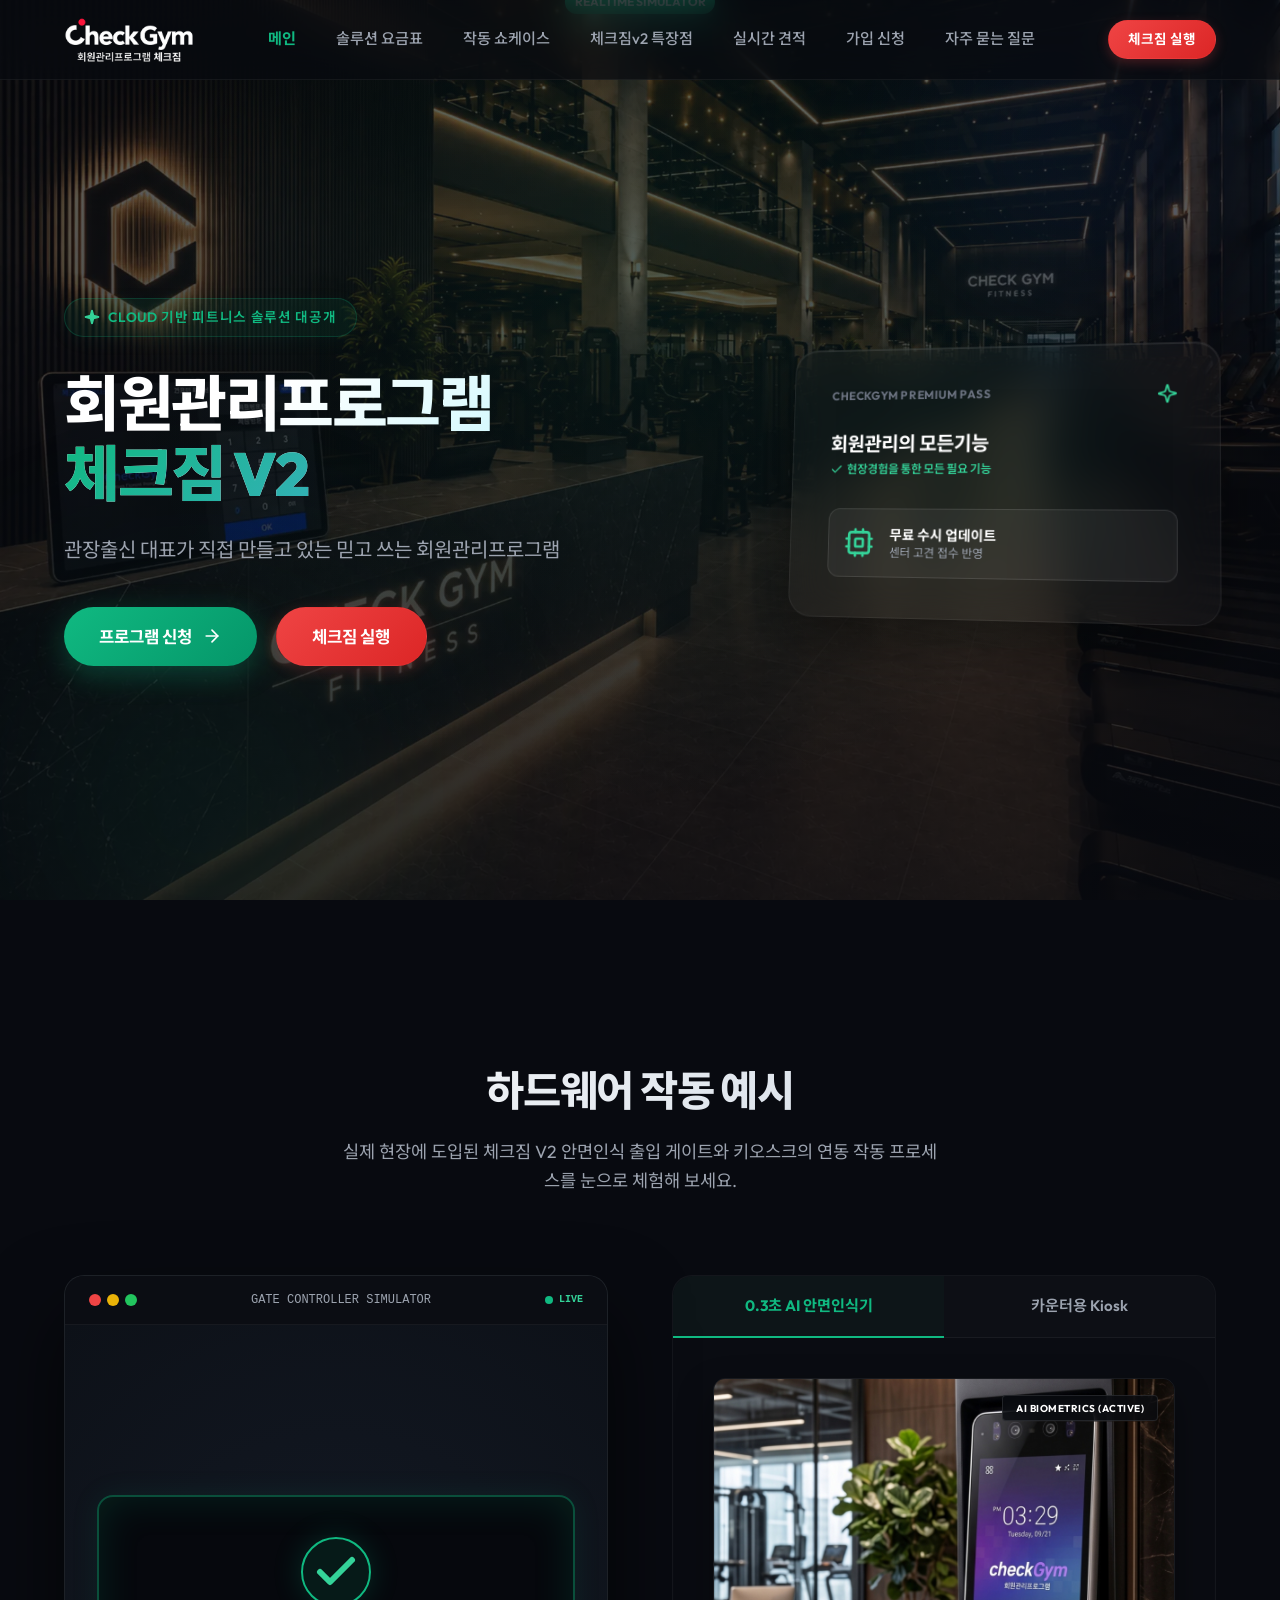
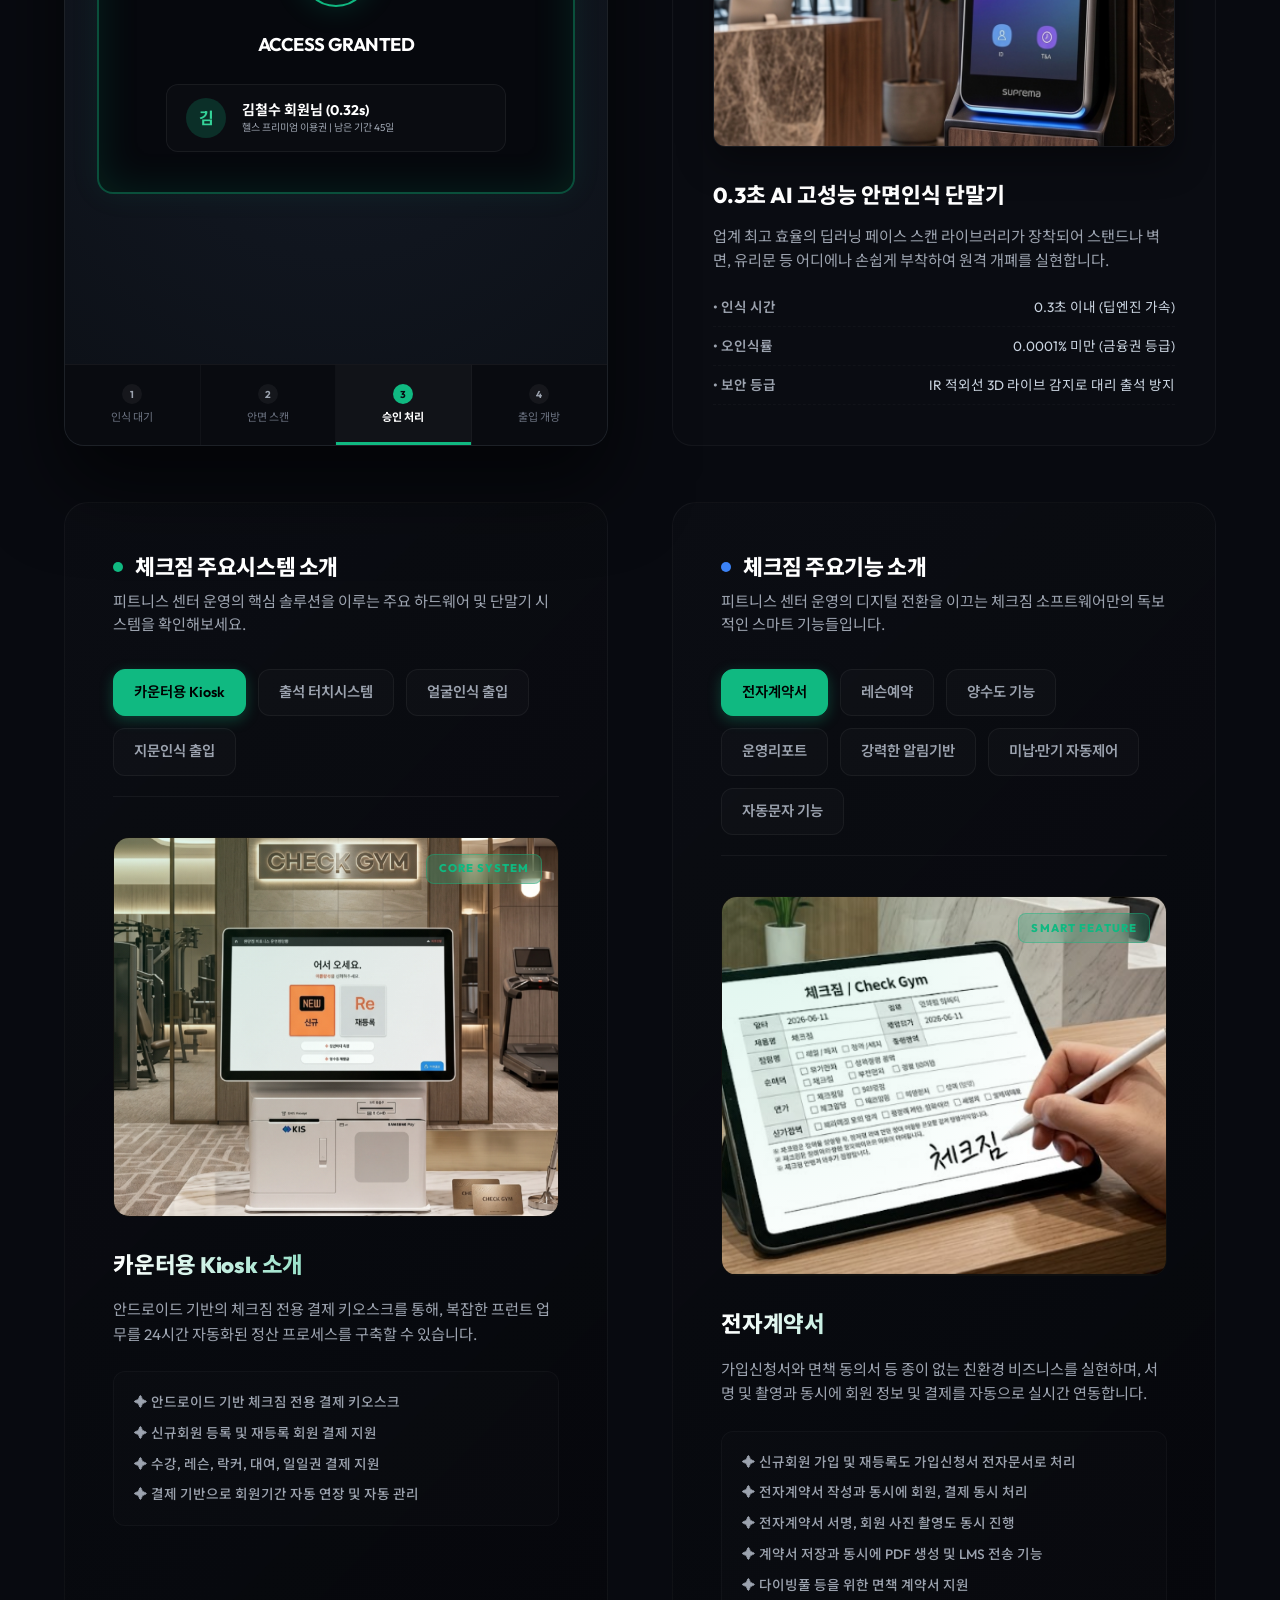
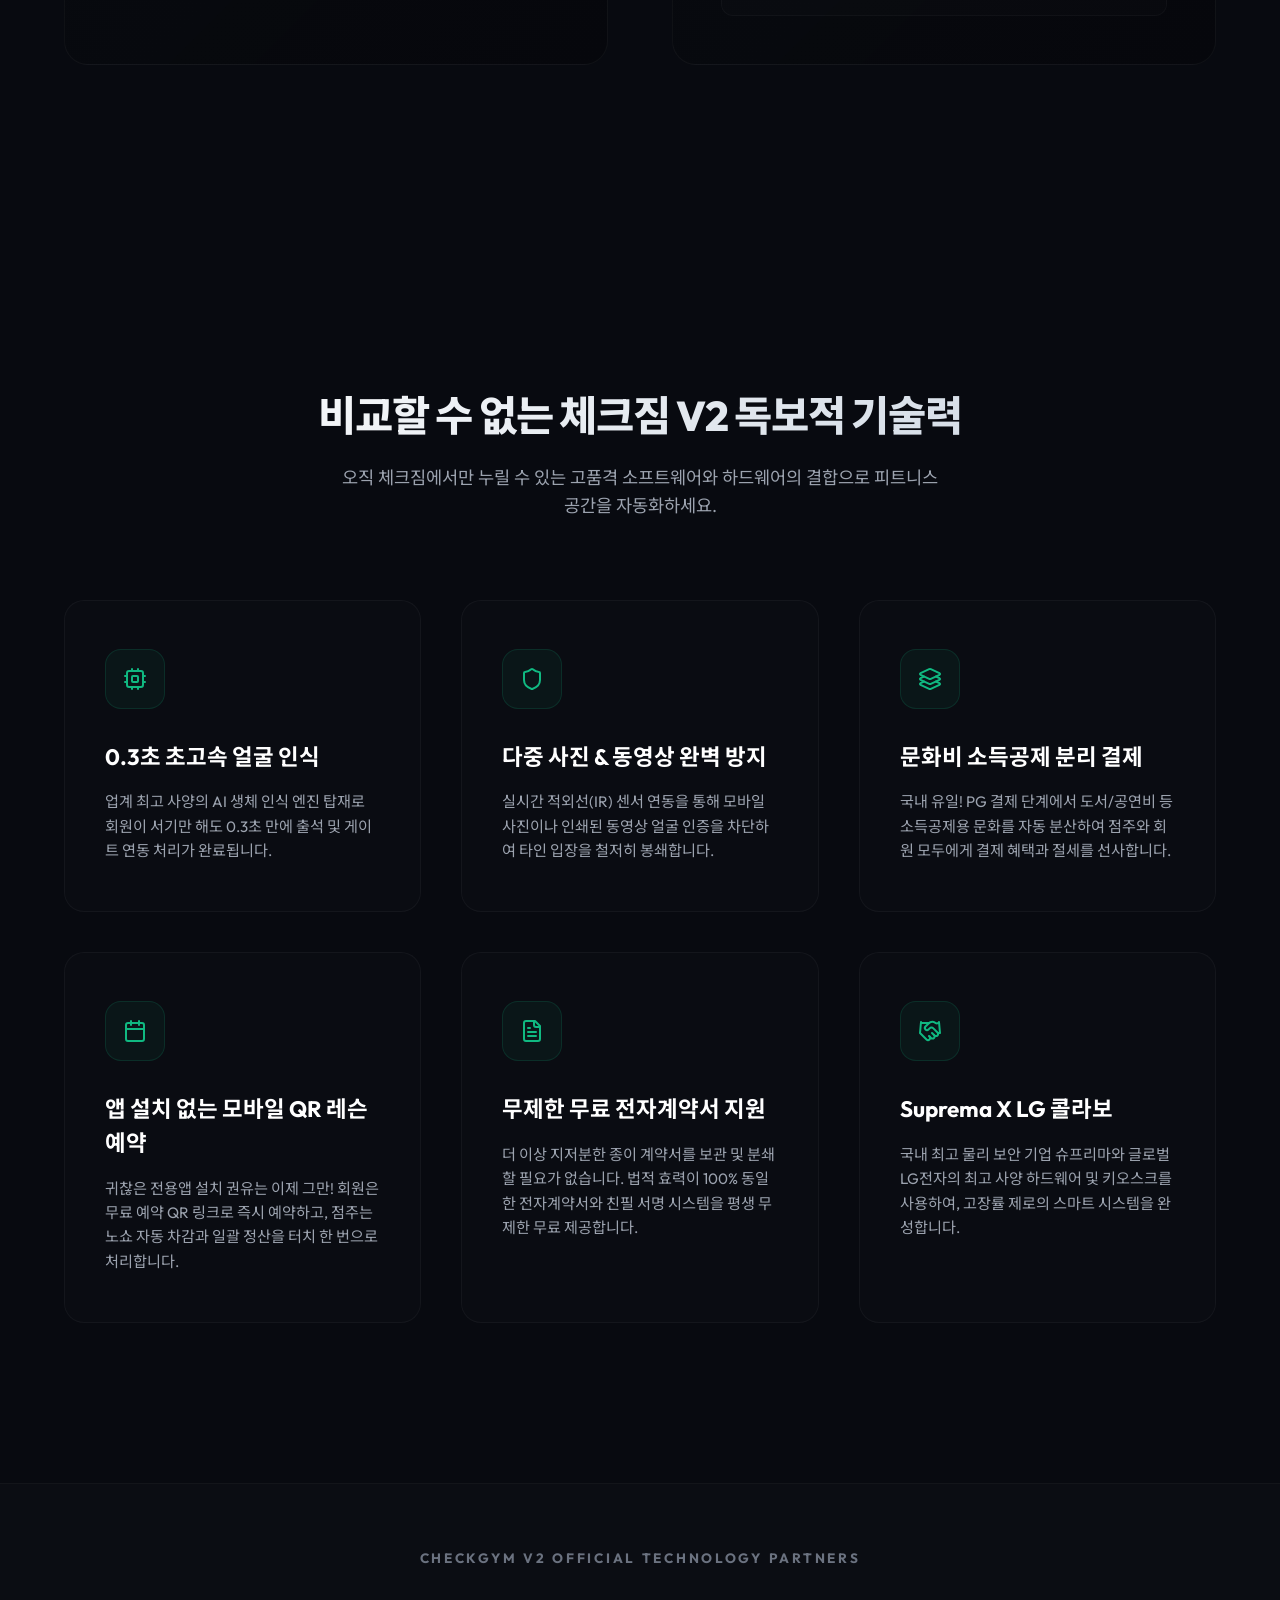
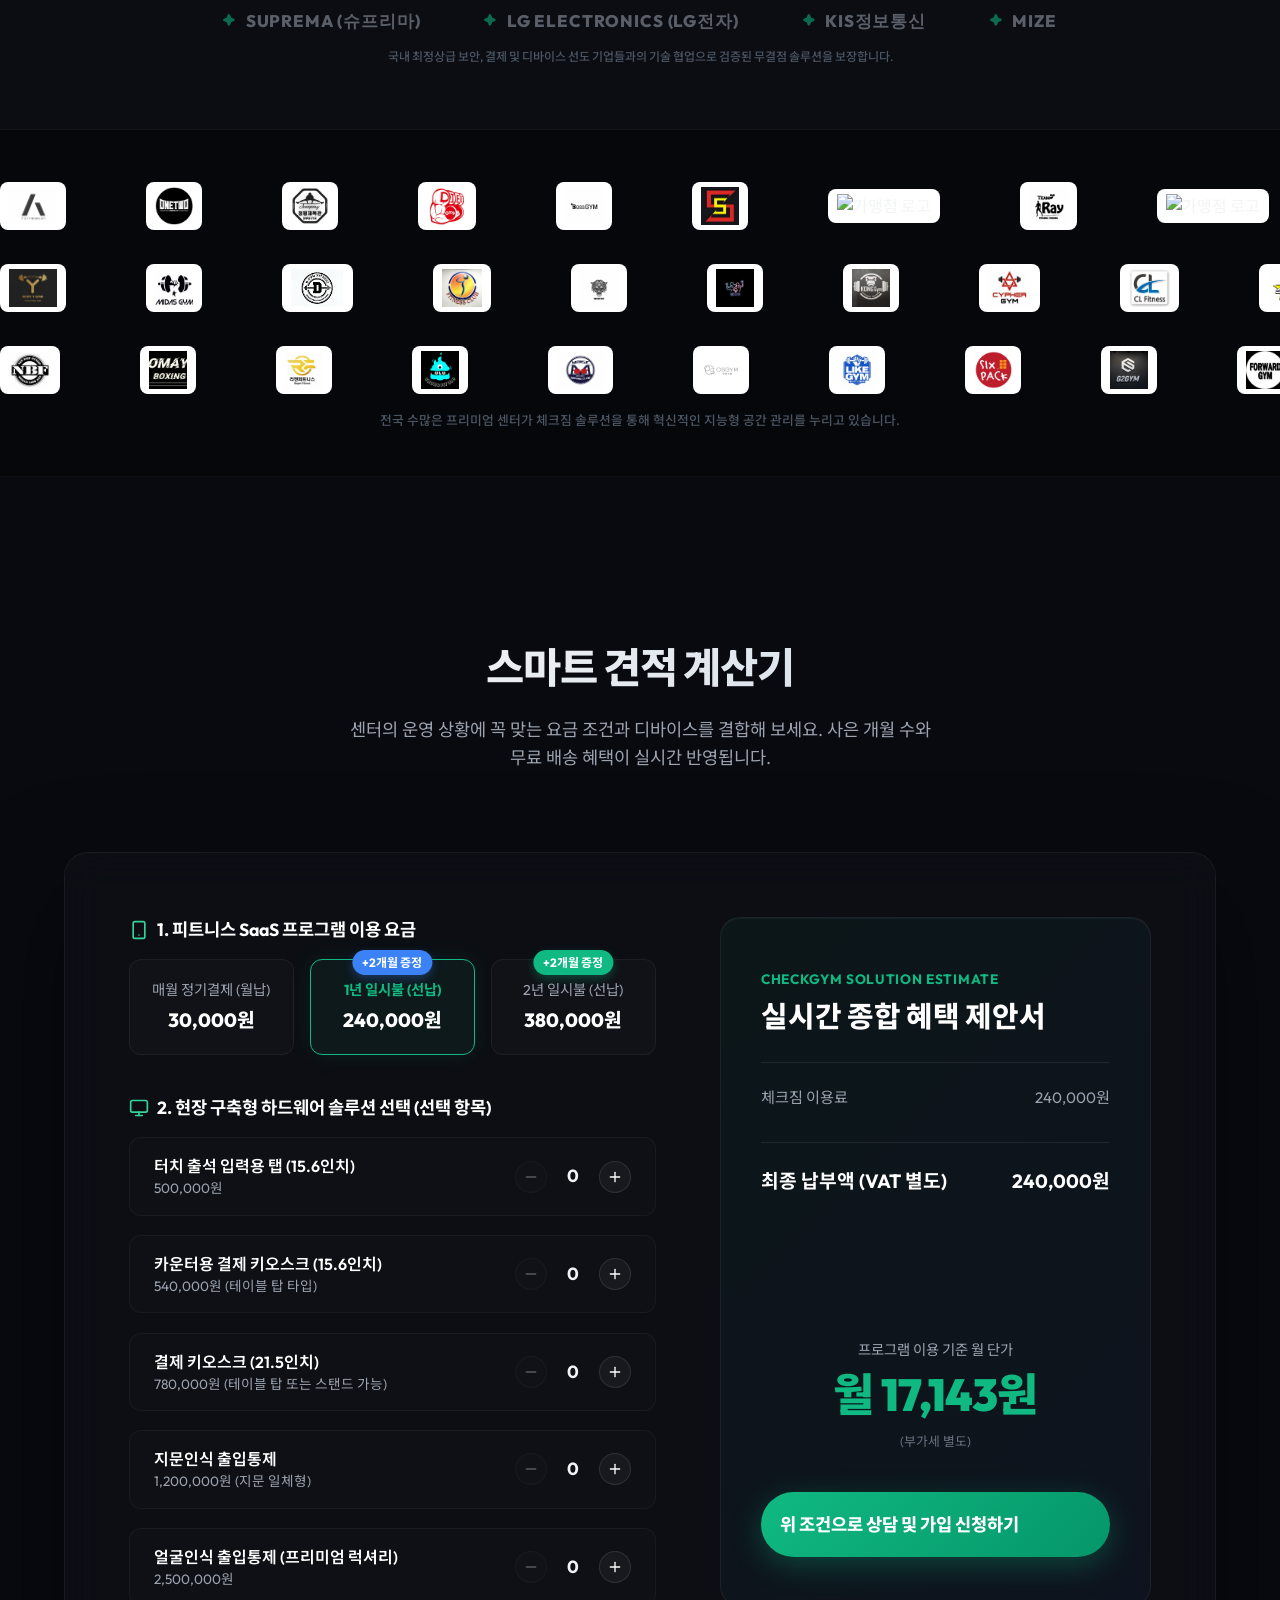
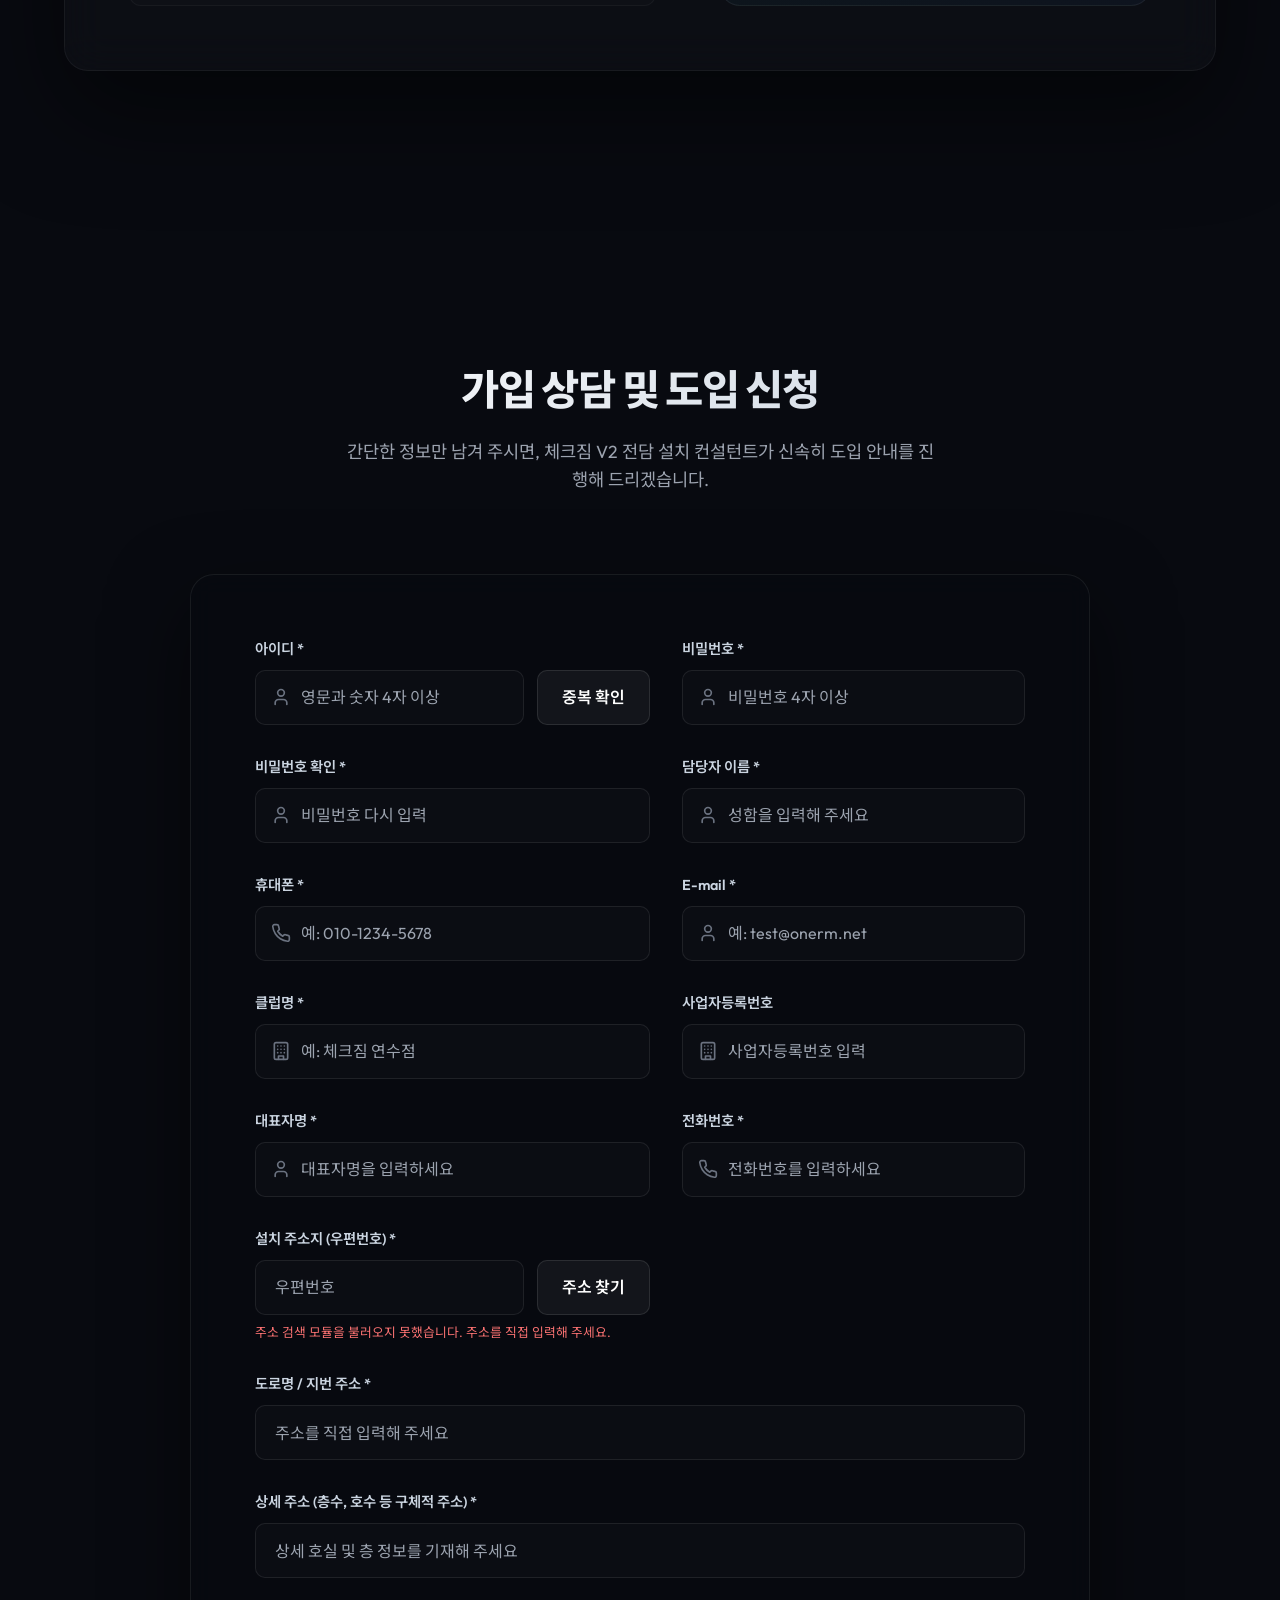
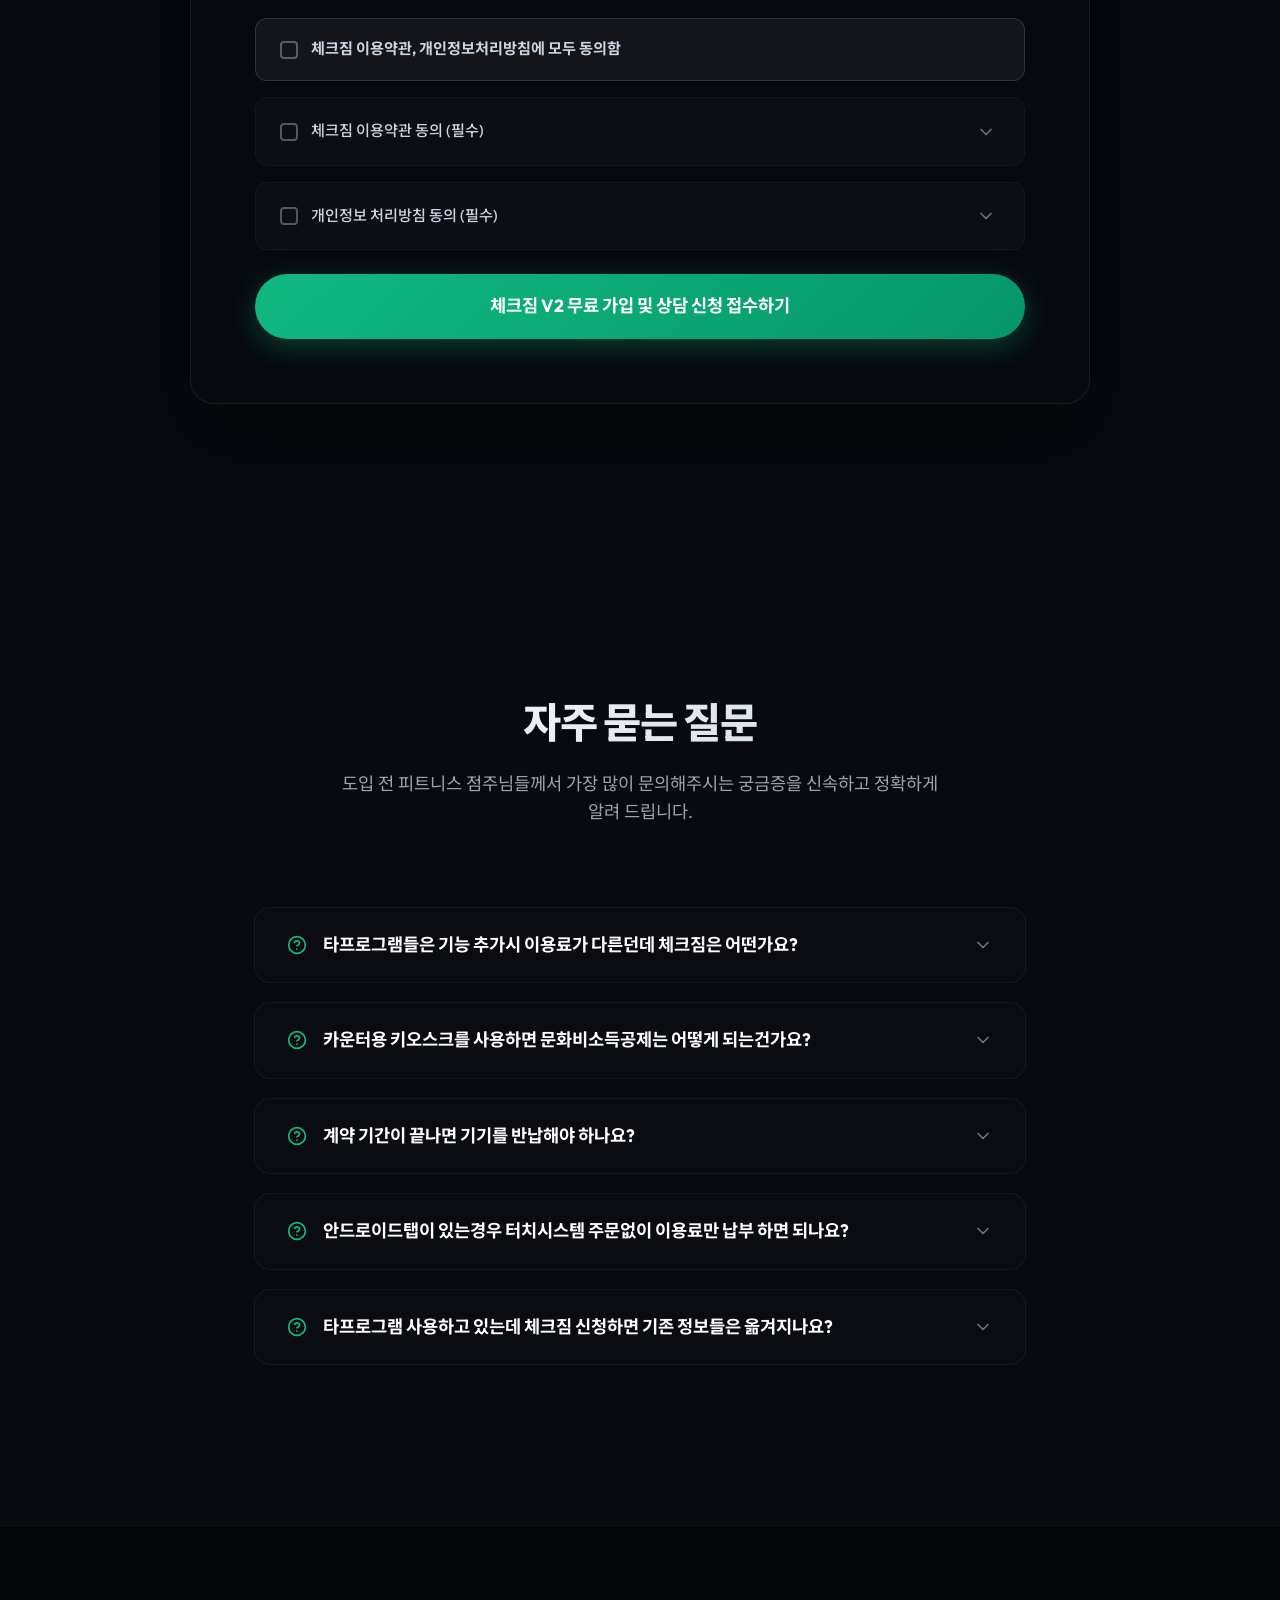
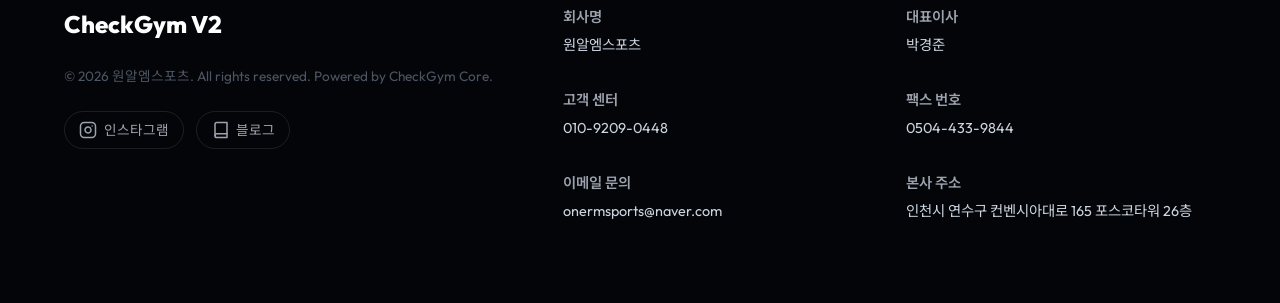
==== commit c6f1058e: "onerm.net 원본 1:1 정적 복제본으로 교체 (zeroback 초안은 draft-zeroback/ 로 이동) Co-Authored-By: Claude Fable 5.1 <n" ====
--- a/index.html
+++ b/index.html
@@ -2,780 +2,1300 @@
 <html lang="ko">
 <head>
 <meta charset="utf-8">
-<meta name="viewport" content="width=device-width, initial-scale=1, viewport-fit=cover">
-<meta name="description" content="회원 등록부터 얼굴인식 출입, 키오스크 결제, 자동문 연동까지. 피트니스 회원관리프로그램 체크짐 V2.">
-<title>체크짐 V2 리뉴얼 초안</title>
-<meta name="claude:viewport-fit-sides" content="cover">
-<link rel="preconnect" href="https://fonts.googleapis.com">
-<link rel="preconnect" href="https://fonts.gstatic.com" crossorigin>
-<link rel="stylesheet" href="https://fonts.googleapis.com/css2?family=Noto+Sans+KR:wght@300;400;500;700;800;900&family=Montserrat:ital,wght@0,700;0,800;1,800&display=swap">
+<meta name="viewport" content="width=device-width, initial-scale=1">
+<meta name="naver-site-verification" content="87ef30502002c8d11660dc80ea09de1b51d8eeb9"/>
+<meta name="description" content="회원 등록부터 일일 입장, 얼굴 인식 출석과 자동문 연동까지. 피트니스 회원관리프로그램 체크짐 V2.">
+<meta property="og:type" content="website">
+<meta property="og:title" content="체크짐 회원관리 프로그램">
+<meta property="og:description" content="No.1 휘트니스 회원관리 프로그램">
+<!-- 레거시 원본은 visual_03.png 를 가리켰으나 신구 어디에도 존재하지 않아(404)
+     공유 프리뷰가 깨졌다. 이미 로컬에 있는 제품 이미지로 교체한다.
+     1024x830 / 282KB — OG 권장비(1.91:1)에 가장 근접하고 용량도 적당하다. -->
+<meta property="og:image" content="https://onerm.net/home/assets/images/chkgym_face_device.png">
+<meta property="og:image:width" content="1024">
+<meta property="og:image:height" content="830">
+<meta property="og:url" content="https://onerm.net/">
+<title>원알엠스포츠 &amp; 체크짐 토탈 회원관리프로그램</title>
+<link rel="stylesheet" href="assets/landing/landing.css?v=1791812460">
 </head>
-<body>
-<style>
-/* Layout: zeroback.co.kr 구조 복제 — 풀블리드 히어로(오렌지 사선) → 100vh 소개 → 다크 스토리 → 타임라인 → 기능 그리드 → 하드웨어 → 요금 → FAQ 카드 → 문의 폼 → 플로팅 바 → 푸터 */
-:root{
-  --main:#ff6426;          /* 제로백 오렌지 */
-  --sub:#181d62;           /* 제로백 네이비 */
-  --ink:#222;
-  --muted:#666;
-  --soft:#aaa;
-  --line:#e4e4e8;
-  --paper:#fff;
-  --paper2:#f3f3f6;
-  --black:#000;
-  --white:#fff;
-  --font:'Noto Sans KR','Apple SD Gothic Neo','Malgun Gothic',sans-serif;
-  --en:'Montserrat','Noto Sans KR',sans-serif;
-  color-scheme:light;
-}
-*{margin:0;padding:0;box-sizing:border-box;word-break:keep-all;letter-spacing:-0.02em}
-html{scroll-behavior:smooth;-webkit-font-smoothing:antialiased}
-body{font-family:var(--font);background:var(--paper);color:var(--ink);overflow-x:hidden}
-img{max-width:100%;height:auto;display:block}
-a{color:inherit;text-decoration:none}
-li{list-style:none}
-button,input,select,textarea{font-family:inherit;outline:none}
-h1,h2,h3,h4,h5{text-wrap:balance}
-.grid{width:100%;display:grid;gap:3rem}
-.grid2{grid-template-columns:repeat(2,1fr)}
-.grid4{grid-template-columns:repeat(4,1fr)}
-.sr{position:absolute;width:1px;height:1px;overflow:hidden;clip:rect(0 0 0 0)}
-:focus-visible{outline:2px solid var(--main);outline-offset:3px}
-
-/* ===== reveal ===== */
-.rv{opacity:0;transform:translateY(28px);transition:opacity .7s ease,transform .7s ease}
-.rv.in{opacity:1;transform:none}
-.rv.d1{transition-delay:.12s}.rv.d2{transition-delay:.24s}.rv.d3{transition-delay:.36s}
-@media (prefers-reduced-motion:reduce){
-  .rv{opacity:1;transform:none;transition:none}
-  *,*::before,*::after{animation-duration:.001s!important;animation-iteration-count:1!important}
-  html{scroll-behavior:auto}
-}
-
-/* ===== header ===== */
-header{position:absolute;top:0;left:0;width:100%;height:110px;display:flex;justify-content:center;align-items:center;transition:all .3s;z-index:98}
-header.Fixed{position:fixed;top:env(safe-area-inset-top,0px);height:75px;background:var(--sub);box-shadow:0 2px 6px rgba(0,0,0,.15)}
-nav{width:100%;padding:0 max(50px,env(safe-area-inset-left,0px)) 0 max(50px,env(safe-area-inset-right,0px));display:flex;justify-content:space-between;align-items:center;gap:2rem}
-.logo{width:150px;padding-top:4px;flex:none}
-.logo img{width:100%}
-nav ul{display:flex;gap:3.4rem;align-items:center}
-nav ul li a{color:var(--white);font-size:17px;font-weight:600;transition:color .2s}
-nav ul li a:hover,nav ul li a.actives{color:var(--main)}
-.nav-cta{color:var(--white)!important;background:var(--main);padding:10px 20px;border-radius:8px;font-size:15px!important}
-.nav-cta:hover{color:var(--white)!important;filter:brightness(1.08)}
-#check,.menuBtns,.overlay,nav label{display:none}
-
-/* ===== hero (promotion) ===== */
-.promotion{position:relative;width:100%;min-height:100svh;max-height:1040px;height:100vh;display:flex;justify-content:center;align-items:center;overflow:hidden;
-  background:var(--sub) url(assets/img/bg-hero.webp) center/cover no-repeat}
-.promotion::before{content:'';position:absolute;inset:0;background:linear-gradient(90deg,rgba(14,18,70,.92) 0%,rgba(24,29,98,.78) 45%,rgba(24,29,98,.55) 100%)}
-.p-shape{position:absolute;inset:0;width:100%;height:100%;pointer-events:none}
-.promotion-wrapper{position:relative;width:1300px;max-width:100%;padding:0 max(20px,env(safe-area-inset-left,0px)) 0 max(20px,env(safe-area-inset-right,0px));z-index:2;display:flex;align-items:center}
-.p-text{width:620px;max-width:100%;color:var(--white)}
-.p-badge{display:inline-flex;align-items:center;gap:8px;font-size:14px;font-weight:600;padding:7px 14px;border-radius:999px;border:1px solid rgba(255,255,255,.3);background:rgba(255,255,255,.08);margin-bottom:1.6rem}
-.p-badge i{width:8px;height:8px;border-radius:50%;background:var(--main);animation:blink 1.2s infinite}
-.p-text h1{font-size:82px;line-height:1.08;font-weight:900;letter-spacing:-0.04em}
-.p-text h1 em{font-style:normal;color:var(--main);font-family:var(--en);font-weight:800;font-style:italic}
-.p-text h1 small{display:block;font-size:.78em;font-weight:300;letter-spacing:-0.03em;margin-top:.1em}
-.p-text .p-sub{font-size:26px;font-weight:800;margin-top:2.2rem}
-.p-text .p-desc{font-size:15px;font-weight:400;opacity:.85;margin-top:.6rem}
-.p-btns{display:flex;gap:12px;flex-wrap:wrap;margin-top:3rem}
-.pBtn{color:var(--white);font-size:16px;font-weight:600;border:none;width:220px;height:50px;border-radius:8px;background:var(--main);cursor:pointer;display:inline-flex;align-items:center;justify-content:center;transition:filter .2s}
-.pBtn:hover{filter:brightness(1.08)}
-.pBtn.ghost{background:rgba(255,255,255,.1);border:1px solid rgba(255,255,255,.35)}
-.p-visual{position:absolute;right:6%;bottom:8%;width:38%;max-width:560px;z-index:2}
-.p-card{border-radius:18px;overflow:hidden;box-shadow:0 30px 60px rgba(0,0,0,.45);transform:rotate(-4deg)}
-.p-card img{width:100%;aspect-ratio:1024/830;object-fit:cover}
-.p-chip{position:absolute;left:-8%;bottom:14%;background:var(--white);color:var(--ink);border-radius:14px;padding:14px 18px;box-shadow:0 16px 40px rgba(0,0,0,.35);display:flex;align-items:center;gap:12px;animation:upDown 3s ease-in-out infinite}
-.p-chip b{display:block;font-size:14px}
-.p-chip span{font-size:12px;color:var(--muted)}
-.p-chip i{width:38px;height:38px;border-radius:10px;background:var(--main);display:grid;place-items:center;color:var(--white);font-style:normal;font-weight:800;font-size:14px}
-.scrollDown{position:absolute;bottom:40px;left:50%;transform:translateX(-50%);width:22px;height:38px;border:2px solid rgba(255,255,255,.7);border-radius:12px;animation:upDown 1.5s ease-in-out infinite;z-index:2}
-.scrollDown::after{content:'';position:absolute;left:50%;top:7px;width:3px;height:7px;border-radius:2px;background:var(--white);transform:translateX(-50%)}
-@keyframes upDown{0%{transform:translateY(-7px)}50%{transform:translateY(7px)}100%{transform:translateY(-7px)}}
-.scrollDown{animation-name:upDownC}
-@keyframes upDownC{0%{transform:translate(-50%,-7px)}50%{transform:translate(-50%,7px)}100%{transform:translate(-50%,-7px)}}
-@keyframes blink{50%{opacity:0}}
-
-/* ===== article common ===== */
-.article{width:100%;display:flex;flex-direction:column;align-items:center;background:var(--paper);padding:120px 0}
-.article-wrapper{width:1400px;max-width:100%;display:flex;flex-direction:column;align-items:center;padding:0 max(20px,env(safe-area-inset-left,0px)) 0 max(20px,env(safe-area-inset-right,0px))}
-.at-title{margin-bottom:4rem;text-align:center}
-.at-sb{display:inline-block;width:40px;height:40px;transform:rotate(-10deg);margin-bottom:10px;color:var(--main)}
-.at-title h5{color:var(--sub);font-size:60px;font-weight:800;line-height:1.15}
-.at-title p{color:#555;font-size:22px;font-weight:600;margin-top:1rem}
-.grid-bg{background-color:var(--paper);background-image:linear-gradient(var(--line) 1px,transparent 1px),linear-gradient(90deg,var(--line) 1px,transparent 1px);background-size:87px 87px;background-position:left top}
-.grid-bg2{background-color:var(--paper2);background-image:linear-gradient(#e2e2e6 1px,transparent 1px),linear-gradient(90deg,#e2e2e6 1px,transparent 1px);background-size:87px 87px}
-
-/* ===== article1 : 한 프로그램으로 ===== */
-.article1{position:relative;min-height:100vh;justify-content:center;overflow:hidden}
-.article1 .article-wrapper{align-items:flex-start}
-.a1-title{width:100%;margin-bottom:5rem;position:relative;z-index:2}
-.a1-title h5{color:var(--ink);font-size:65px;line-height:1.3;font-weight:700}
-.a1-title h5 span{color:var(--white);padding:2px 10px;font-weight:800;border-radius:7px;background:var(--main)}
-.a1-title p{display:flex;flex-wrap:wrap;gap:6px;color:var(--white);font-size:16px;font-weight:500;margin-top:2rem;max-width:620px}
-.a1-title p span{padding:4px 8px;border-radius:4px;background:var(--sub);cursor:default}
-.a1Btn{width:fit-content;color:var(--ink);font-size:19px;font-weight:500;display:flex;align-items:center;gap:10px;margin-top:5rem;transition:gap .2s;position:relative;z-index:2}
-.a1Btn:hover{gap:20px}
-.a1Btn svg{width:34px;height:14px}
-.a1-image{position:absolute;top:50%;right:-4%;transform:translateY(-50%);width:52%;max-width:760px;opacity:.95}
-.a1-image img{width:100%;border-radius:24px;box-shadow:0 30px 70px rgba(24,29,98,.18);aspect-ratio:900/659;object-fit:cover}
-.pin{position:absolute;display:flex;align-items:center;gap:10px}
-.pin b{background:var(--white);border:1px solid var(--line);border-radius:999px;padding:6px 12px;font-size:13px;font-weight:700;color:var(--sub);box-shadow:0 6px 16px rgba(0,0,0,.08);white-space:nowrap}
-.pin-1{top:10%;left:-6%}.pin-2{top:40%;left:-10%}.pin-3{bottom:30%;left:-4%}.pin-4{bottom:8%;left:28%}
-.gps{position:relative;width:20px;height:20px;flex:none}
-.gps::before{content:'';position:absolute;left:-100%;top:-100%;width:300%;height:300%;border-radius:50%;background:var(--main);animation:pulse-ring 1.25s cubic-bezier(.215,.61,.355,1) infinite}
-.gps::after{content:'';position:absolute;inset:0;background:var(--main);border-radius:50%;animation:pulse-dot 1.25s cubic-bezier(.455,.03,.515,.955) -.4s infinite}
-@keyframes pulse-ring{0%{transform:scale(.33)}80%,100%{opacity:0}}
-@keyframes pulse-dot{0%{transform:scale(.8)}50%{transform:scale(1)}100%{transform:scale(.8)}}
-
-/* ===== article2 : 다크 스토리 ===== */
-.article2{position:relative;padding:300px 0;background:linear-gradient(to bottom,#000 0%,var(--sub) 100%);overflow:hidden}
-.a2-flow-wrapper{position:absolute;top:0;left:0;width:100%;padding:20px 0;user-select:none;overflow:hidden;z-index:3;background:var(--main)}
-.a2-flow-wrapper.flow2{top:auto;bottom:0}
-.a2-flow-wrapper.navy{background:var(--sub)}
-.a2-flow{display:flex;align-items:center;gap:3rem;width:max-content;animation:slide 30s linear infinite}
-.a2-flow span{font-family:var(--en);font-style:italic;font-weight:800;font-size:22px;color:var(--white);white-space:nowrap;letter-spacing:.02em}
-.a2-flow span::after{content:'✦';margin-left:3rem;font-style:normal;opacity:.7}
-@keyframes slide{0%{transform:translate3d(0,0,0)}100%{transform:translate3d(-50%,0,0)}}
-.a2-title{color:var(--white);font-size:45px;font-weight:600;line-height:1.5;text-align:center}
-.a2-title span{color:var(--main)}
-.a2-circle-wrapper{display:flex;flex-direction:column;align-items:center;gap:3rem;margin:16rem 0}
-.a2-circle{width:12px;height:12px;border-radius:50%}
-.a2-circle:nth-child(1){background:rgba(255,255,255,.3)}.a2-circle:nth-child(2){background:rgba(255,255,255,.6)}.a2-circle:nth-child(3){background:var(--white)}
-.a2-big{color:var(--white);font-size:77px;font-weight:700;text-align:center}
-.a2-big::after{content:'|';font-weight:300;animation:blink .8s infinite;margin-left:4px}
-.a2-arrow{margin:13rem 0}
-.a2-arrow span{display:block;width:50px;height:50px;border-bottom:4px solid #fff;border-right:4px solid #fff;transform:rotate(45deg);animation:chev 1s infinite;margin:-10px 0}
-.a2-arrow span:nth-child(2){animation-delay:-.2s}.a2-arrow span:nth-child(3){animation-delay:-.4s}
-@keyframes chev{0%{opacity:0;transform:rotate(45deg) translate(-20px,-20px)}50%{opacity:1}100%{opacity:0;transform:rotate(45deg) translate(20px,20px)}}
-.a2-logo{font-family:var(--en);font-style:italic;font-weight:800;color:var(--white);font-size:clamp(48px,10vw,150px);line-height:1;text-align:center;letter-spacing:-0.02em}
-.a2-logo b{color:var(--main)}
-.a2-text{color:var(--white);margin-top:2rem;text-align:center}
-.a2-text p{font-size:46px;font-weight:600;margin-bottom:13rem}
-.a2-text h5{font-size:62px;font-weight:400;line-height:1.5}
-.a2-text h5 span{font-weight:700;padding:4px 14px;border-radius:7px;border:1px solid rgba(255,255,255,.15);background:rgba(255,255,255,.1);display:inline-block;margin:4px 2px}
-
-/* ===== article3 : 0.3초 ===== */
-.article3{position:relative;padding:200px 0;background:#070812;overflow:hidden}
-.article3::before{content:'';position:absolute;inset:0;background:url(assets/img/face.jpg) right center/60% auto no-repeat;opacity:.35;mask:linear-gradient(90deg,transparent 25%,#000 70%);-webkit-mask:linear-gradient(90deg,transparent 25%,#000 70%)}
-.article3::after{content:'';position:absolute;right:-10%;top:50%;width:60vw;height:60vw;max-width:900px;max-height:900px;border-radius:50%;background:radial-gradient(circle,rgba(255,100,38,.35),transparent 60%);transform:translateY(-50%);pointer-events:none}
-.article3 .article-wrapper{align-items:flex-start;position:relative;z-index:2}
-.a3-text h5{color:var(--white);font-size:75px;font-weight:800;line-height:1.1}
-.a3-text h5 span{color:var(--main);font-family:var(--en);font-style:italic}
-.a3-text p{color:var(--white);max-width:560px;font-size:24px;font-weight:300;line-height:1.7;margin-top:3rem}
-.a3-text p b{font-weight:700}
-.a3-text p span{color:var(--main);font-weight:800}
-.a3-stats{display:flex;gap:3rem;margin-top:3rem;flex-wrap:wrap}
-.a3-stats div{color:var(--white)}
-.a3-stats strong{display:block;font-family:var(--en);font-size:40px;font-weight:800;color:var(--main);font-variant-numeric:tabular-nums}
-.a3-stats small{font-size:14px;opacity:.8}
-
-/* ===== article4 : 도입 여정 타임라인 ===== */
-.article4{background:var(--paper);position:relative;overflow:hidden}
-.article4::before{content:'';position:absolute;inset:0;background:radial-gradient(ellipse at 10% 50%,rgba(24,29,98,.07),transparent 50%);pointer-events:none}
-.h-wrapper{width:100%;display:flex;justify-content:space-between;gap:3rem;position:relative;z-index:2}
-.a4-title{position:sticky;top:100px;height:fit-content;margin-top:-10px}
-.a4-title h5{color:var(--sub);font-size:85px;font-weight:800;letter-spacing:-0.04em;line-height:1.15}
-.a4-title h5 span{display:flex;align-items:center;gap:.1em}
-.a4-title h5 span i{display:inline-grid;place-items:center;width:.9em;height:.9em;border-radius:.2em;background:var(--main);color:var(--white);font-style:normal;font-family:var(--en);font-size:.7em}
-.a4-title p{color:var(--muted);font-size:18px;margin-top:1.5rem}
-.h-box-wrapper{width:60%;position:relative;display:flex;flex-direction:column;gap:2rem;z-index:10}
-.h-box-wrapper::after{content:'';position:absolute;top:0;left:132px;width:2px;height:100%;background:#eee;z-index:1}
-.h-box{width:100%;padding-bottom:6rem;display:flex;align-items:flex-start;gap:5rem;border-bottom:1px dashed #ddd}
-.h-box:last-child{border:none;padding-bottom:0}
-.h-box-year{display:flex;align-items:center;gap:3rem}
-.h-box-year h5{width:77px;color:var(--main);font-size:20px;font-weight:800;white-space:nowrap;letter-spacing:-0.04em;font-family:var(--en)}
-.h-box-year span{position:relative;width:16px;height:16px;display:flex;border-radius:50%;background:var(--main);z-index:2}
-.h-box-year span::after{content:'';position:absolute;top:50%;left:50%;transform:translate(-50%,-50%);width:9px;height:9px;border-radius:50%;background:#fff}
-.h-box-info{display:flex;flex-direction:column;gap:1rem}
-.h-box-info li{color:var(--muted);font-size:17px;line-height:1.65}
-.h-box-info li:first-child{color:var(--main);font-size:20px;font-weight:700}
-
-/* ===== article5 : 주요기능 ===== */
-.article5{position:relative;padding:0;overflow:hidden}
-.a5-wrapper{width:100%;display:flex;justify-content:space-between;gap:5rem}
-.a5-left{width:60%;padding:200px 0}
-.a5-left .at-title{text-align:left;margin-top:-2rem}
-.a5-left .at-title h5{display:flex;gap:1rem;align-items:center}
-.a5-box-wrapper{gap:1rem}
-.a5-box{padding:34px 36px;display:flex;flex-direction:row-reverse;justify-content:space-between;align-items:center;border-radius:8px;background:var(--white);box-shadow:0 4px 16px rgba(0,0,0,.03);gap:1rem}
-.a5-box-text p{color:var(--soft);font-size:15px;font-weight:600;margin-bottom:8px;font-family:var(--en)}
-.a5-box-text h5{color:var(--ink);font-size:20px;font-weight:700}
-.a5-box-text small{display:block;color:var(--muted);font-size:13px;margin-top:6px;font-weight:400}
-.a5-box-icon{width:66px;height:66px;flex:none;display:grid;place-items:center;border-radius:20px;background:var(--main);color:var(--white)}
-.a5-box-icon svg{width:32px;height:32px;stroke:currentColor;fill:none;stroke-width:2;stroke-linecap:round;stroke-linejoin:round}
-.a5-right{width:40%;position:relative;min-height:600px}
-.a5-flow-wrapper{position:absolute;inset:0;overflow:hidden}
-.a5-flow-wrapper::before,.a5-flow-wrapper::after{content:'';position:absolute;left:0;width:100%;height:120px;z-index:2;pointer-events:none}
-.a5-flow-wrapper::before{top:0;background:linear-gradient(var(--paper2),transparent)}
-.a5-flow-wrapper::after{bottom:0;background:linear-gradient(transparent,var(--paper2))}
-.a5-flow{display:flex;flex-direction:column;gap:2rem;animation:slide2 24s linear infinite}
-.a5-flow img{width:100%;border-radius:10px;aspect-ratio:4/3;object-fit:cover}
-.a5-flow-wrapper:hover .a5-flow{animation-play-state:paused}
-@keyframes slide2{0%{transform:translate3d(0,0,0)}100%{transform:translate3d(0,-50%,0)}}
-
-/* ===== article6 : 하드웨어 ===== */
-.article6{background:#000;background:linear-gradient(90deg,#0000ff 0%,#000 15%,#000 50%,#000 85%,#0000ff 100%)}
-.a6-title h5,.a6-title p{color:var(--white)}
-.a6-title .at-sb{color:var(--white)}
-.a6-box{position:relative;display:block}
-.a6-box-text{position:absolute;bottom:30px;right:30px;text-align:right;z-index:10;color:var(--white)}
-.a6-box-text h5{font-size:32px;font-weight:700}
-.a6-box-text p{font-size:15px;margin-top:.6rem;opacity:.9}
-.a6-box-text em{display:block;font-style:normal;font-family:var(--en);font-size:12px;letter-spacing:.12em;color:var(--main);font-weight:700;margin-bottom:.6rem}
-.a6-box-image{position:relative;border-radius:12px;overflow:hidden;aspect-ratio:16/10;background:#111}
-.a6-box-image::before{content:'';position:absolute;bottom:0;left:0;width:100%;height:60%;background:linear-gradient(to top,rgba(0,0,0,.75) 0%,transparent 100%);z-index:1}
-.a6-box-image img{width:100%;height:100%;object-fit:cover;transition:transform .4s}
-.a6-box:hover .a6-box-image img{transform:scale(1.06)}
-.a6-partners{margin-top:5rem;display:flex;flex-wrap:wrap;gap:1rem 3rem;justify-content:center;align-items:center;color:rgba(255,255,255,.75);font-family:var(--en);font-weight:700;font-size:15px;letter-spacing:.08em}
-.a6-partners small{width:100%;text-align:center;font-family:var(--font);font-weight:500;letter-spacing:0;color:rgba(255,255,255,.5);font-size:13px;margin-bottom:.4rem}
-.a6-partners span::before{content:'✦';color:var(--main);margin-right:8px}
-
-/* ===== article7 : 요금 ===== */
-.price-wrapper{width:100%;display:grid;grid-template-columns:repeat(3,1fr);gap:1.5rem}
-.price{background:var(--white);border-radius:8px;padding:40px;box-shadow:0 4px 20px rgba(0,0,0,.06);position:relative;display:flex;flex-direction:column;gap:.6rem;border:2px solid transparent}
-.price.hot{border-color:var(--main)}
-.price .tag{position:absolute;top:-14px;left:40px;background:var(--main);color:var(--white);font-size:13px;font-weight:700;padding:5px 12px;border-radius:999px}
-.price p{color:var(--soft);font-size:15px;font-weight:600}
-.price h5{font-size:38px;font-weight:800;color:var(--sub);font-variant-numeric:tabular-nums}
-.price h5 small{font-size:16px;font-weight:600;color:var(--muted)}
-.price li{font-size:14px;color:var(--muted);padding-left:18px;position:relative;line-height:1.6}
-.price li::before{content:'✓';position:absolute;left:0;color:var(--main);font-weight:800}
-.hw-list{width:100%;margin-top:3rem;background:var(--white);border-radius:8px;box-shadow:0 4px 20px rgba(0,0,0,.06);padding:10px 40px}
-.hw-list h6{font-size:16px;font-weight:700;color:var(--sub);padding:22px 0 6px}
-.hw-list li{display:flex;justify-content:space-between;align-items:center;gap:1rem;padding:16px 0;border-bottom:1px dashed #ddd;font-size:16px}
-.hw-list li:last-child{border:none}
-.hw-list li small{display:block;color:var(--soft);font-size:13px;margin-top:3px}
-.hw-list li strong{font-variant-numeric:tabular-nums;color:var(--ink);white-space:nowrap}
-.price-note{margin-top:1.5rem;color:var(--muted);font-size:14px;text-align:center;line-height:1.7}
-.price-cta{margin-top:2rem}
-
-/* ===== article8 : FAQ 카드 ===== */
-.article8 .article-wrapper{width:100%;padding:0}
-.faq-track{--gut:max(20px,calc((100vw - 1400px)/2 + 20px));display:flex;gap:1.5rem;overflow-x:auto;scroll-snap-type:x proximity;scroll-padding:0 var(--gut);padding:10px var(--gut) 30px;width:100%;scrollbar-width:thin}
-.faq-card{flex:0 0 420px;max-width:85vw;scroll-snap-align:start;position:relative;padding:50px;display:flex;flex-direction:column;gap:2rem;border-radius:8px;background:var(--white);box-shadow:0 4px 20px rgba(0,0,0,.08);overflow:hidden}
-.faq-card::after{content:'Q';position:absolute;bottom:-12%;right:-4%;font-family:var(--en);font-weight:800;font-style:italic;font-size:220px;color:#000;opacity:.04;line-height:1}
-.ss-top{display:flex;justify-content:space-between;align-items:flex-start;gap:1rem}
-.ss-profile{display:flex;align-items:center;gap:12px}
-.ss-profile i{width:44px;height:44px;border-radius:50%;background:var(--sub);color:var(--white);display:grid;place-items:center;font-style:normal;font-weight:800;font-family:var(--en);flex:none}
-.ss-profile h5{color:var(--ink);font-size:18px;font-weight:800;line-height:1.4}
-.ss-star{display:flex;gap:1px;color:var(--main);font-size:15px;flex:none;padding-top:12px}
-.ss-bottom p{color:#444;font-size:16px;line-height:1.7;position:relative;z-index:1}
-
-/* ===== article9 : 문의 폼 ===== */
-.form-wrapper{width:100%;max-width:1100px}
-.a9-form{width:100%;display:flex;flex-direction:column;align-items:center}
-.a9-personal{width:100%;display:flex;justify-content:space-between;align-items:center;gap:1rem;padding:14px 20px;background:#fff1eb;border-left:4px solid var(--main);margin-bottom:1rem}
-.a9-personal label{display:flex;align-items:center;gap:10px;font-size:15px;font-weight:600;color:var(--ink);cursor:pointer}
-.a9-personal label input{accent-color:var(--main);width:18px;height:18px}
-.a9-personal button{background:#999;color:var(--white);border:none;font-size:12px;padding:6px 12px;cursor:pointer}
-.input-group{width:100%;padding:20px 0;display:flex;justify-content:space-between;align-items:center;gap:4rem;border-bottom:1px dashed #bbb}
-.input-wrapper{width:50%;display:flex;align-items:center;gap:1rem;min-width:0}
-.input-wrapper.full{width:100%}
-.input-title{width:100px;min-width:100px}
-.input-title h5{color:#444;font-size:15px;font-weight:600}
-.input-title h5 span{color:red}
-.inputbox,.a9-form textarea{color:var(--ink);width:100%;height:47px;padding:0 15px;font-size:15px;border-radius:0;border:1px solid #ddd;background:var(--white)}
-.a9-form textarea{height:140px;padding:15px;resize:vertical}
-.inputbox::placeholder,.a9-form textarea::placeholder{color:#bbb}
-.inputbox:focus,.a9-form textarea:focus{border-color:var(--sub)}
-.radio-wrapper{width:100%;display:flex;gap:5px;flex-wrap:wrap}
-.radio-wrapper input{position:absolute;opacity:0;width:0;height:0}
-.radio-wrapper label{flex:1;color:#333;padding:12px 6px;font-size:14px;border:1px solid #ddd;background:var(--white);text-align:center;cursor:pointer;user-select:none;white-space:nowrap}
-.radio-wrapper label:hover{background:#f8f8f8}
-.radio-wrapper input:checked+label{color:var(--white);font-weight:500;border-color:var(--sub);background:var(--sub)}
-.radio-wrapper input:focus-visible+label{outline:2px solid var(--main)}
-.a9-submit{color:var(--white);width:100%;height:55px;font-size:17px;font-weight:600;border:none;background:var(--sub);cursor:pointer;margin-top:2rem;transition:filter .2s}
-.a9-submit:hover{filter:brightness(1.2)}
-.form-msg{margin-top:1rem;font-size:15px;color:var(--main);font-weight:600;min-height:1.5em;text-align:center}
-
-/* ===== floating ===== */
-.floating{position:sticky;bottom:-1px;width:100%;display:flex;justify-content:center;align-items:center;padding:16px max(20px,env(safe-area-inset-left,0px)) calc(16px + env(safe-area-inset-bottom,0px)) max(20px,env(safe-area-inset-right,0px));box-shadow:0 -10px 20px rgba(0,0,0,.1);background:var(--main);z-index:97}
-.floating-wrapper{width:1400px;max-width:100%;display:flex;justify-content:space-between;align-items:center;gap:1rem;flex-wrap:wrap}
-.floating-title{display:flex;align-items:center;gap:20px}
-.f-tel{width:52px;height:52px;flex:none;color:var(--white);animation:ring 1.4s infinite ease-in-out}
-.f-tel svg{width:100%;height:100%;fill:none;stroke:currentColor;stroke-width:1.8;stroke-linecap:round;stroke-linejoin:round}
-@keyframes ring{0%{transform:translateY(0)}10%{transform:translateY(-3px)}20%{transform:translateY(0)}30%{transform:translateY(-3px)}40%,100%{transform:translateY(0)}}
-.ft-text p{color:var(--white);font-size:18px;font-weight:600}
-.ft-text a{color:var(--white);font-size:40px;font-weight:700;font-family:var(--en);line-height:1.1;letter-spacing:-0.01em}
-.f-form{display:flex;align-items:center;gap:8px;flex-wrap:wrap}
-.f-form .inputbox,.f-form .selectbox{width:200px;height:46px;padding:0 14px;font-size:15px;background:var(--white);border:none;color:var(--ink)}
-.f-form .selectbox{color:#555}
-.f-form button{height:46px;padding:0 26px;background:var(--sub);color:var(--white);border:none;font-size:15px;font-weight:600;cursor:pointer}
-.f-form label{display:flex;align-items:center;gap:6px;color:var(--white);font-size:13px;white-space:nowrap}
-.f-form label input{accent-color:var(--sub)}
-.topBtn{position:fixed;bottom:calc(110px + env(safe-area-inset-bottom,0px));right:calc(40px + env(safe-area-inset-right,0px));width:50px;height:50px;display:grid;place-items:center;box-shadow:6px 6px 18px rgba(0,0,0,.25);background:var(--sub);color:var(--white);cursor:pointer;z-index:97;border:none;font-size:12px;font-weight:700;font-family:var(--en);opacity:0;pointer-events:none;transition:opacity .3s}
-.topBtn.show{opacity:1;pointer-events:auto}
-.topBtn::before{content:'';width:10px;height:10px;border-top:2px solid #fff;border-left:2px solid #fff;transform:rotate(45deg);margin-bottom:-2px}
-
-/* ===== footer ===== */
-footer{width:100%;display:flex;flex-direction:column;align-items:center;background:var(--black);padding:60px max(20px,env(safe-area-inset-left,0px)) calc(60px + env(safe-area-inset-bottom,0px)) max(20px,env(safe-area-inset-right,0px))}
-.logo-f{width:200px;margin-bottom:1.6rem}
-.f-info p{color:var(--white);font-size:14px;line-height:1.8;text-align:center;letter-spacing:0;opacity:.9}
-.f-info p span{opacity:.4;margin:0 8px}
-.f-info .copy{margin-top:1rem;opacity:.6;font-size:13px}
-.f-links{display:flex;gap:1.5rem;margin-top:1.4rem}
-.f-links a{color:var(--white);font-size:13px;opacity:.7;border:1px solid rgba(255,255,255,.3);padding:6px 14px;border-radius:999px}
-.f-links a:hover{opacity:1;border-color:var(--main)}
-
-/* ===== responsive ===== */
-@media (max-width:1450px){.a1-image{width:46%}}
-@media (max-width:1350px){nav{padding:0 max(20px,env(safe-area-inset-left,0px)) 0 max(20px,env(safe-area-inset-right,0px))}nav ul{gap:2.2rem}}
-@media (max-width:1250px){
-  .h-wrapper{flex-direction:column}
-  .a4-title{position:static;margin-top:0}
-  .h-box-wrapper{width:100%;margin-top:3rem}
-  .article5{padding:60px 0}
-  .a5-wrapper{flex-direction:column}
-  .a5-left{padding:0;width:100%}
-  .a5-left .at-title{text-align:center;margin-top:4rem}
-  .a5-left .at-title h5{justify-content:center}
-  .a5-right{width:100%}
-  .a5-right{min-height:0}
-  .a5-flow-wrapper{position:relative;inset:auto;height:auto;width:100%}
-  .a5-flow-wrapper::before,.a5-flow-wrapper::after{display:none}
-  .a5-flow{flex-direction:row;width:max-content;animation:slide 18s linear infinite}
-  .a5-flow img{width:360px}
-  .a1-image{position:relative;top:auto;right:auto;transform:none;width:100%;max-width:640px;margin-top:3rem;align-self:center}
-  .pin-1{top:8%;left:2%}.pin-2{top:40%;left:2%}.pin-3{bottom:30%;left:2%}.pin-4{bottom:6%;left:30%}
-  .article1{min-height:0}
-  .price-wrapper{grid-template-columns:1fr}
-}
-@media (max-width:1050px){
-  header{height:75px}
-  nav label{display:flex;z-index:8;cursor:pointer}
-  .menuBtns{display:inline-block}
-  nav ul{position:fixed;top:0;left:-100%;width:80%;height:100vh;padding-left:50px;flex-direction:column;justify-content:center;align-items:flex-start;background:var(--sub);transition:left .25s;z-index:7;gap:2.2rem}
-  nav ul li a{color:var(--white);font-size:26px}
-  .nav-cta{font-size:18px!important}
-  .overlay{position:fixed;inset:0;display:block;background:rgba(0,0,0,.6);transition:all .3s;opacity:0;visibility:hidden;z-index:6}
-  .bar1,.bar2,.bar3{width:24px;height:2px;background:#fff;margin:6px 0;transition:.3s;display:block}
-  #check:checked~ul{left:0}
-  #check:checked~.overlay{opacity:1;visibility:visible}
-  #check:checked~label .bar1{transform:rotate(-45deg) translate(-5px,2px)}
-  #check:checked~label .bar2{opacity:0}
-  #check:checked~label .bar3{transform:rotate(45deg) translate(-9px,-6px)}
-  .p-visual{position:relative;right:auto;bottom:auto;width:70%;max-width:420px;margin:3rem auto 0}
-  .promotion{height:auto;max-height:none;padding:140px 0 100px}
-  .p-shape{top:52%;height:48%}
-  .promotion-wrapper{flex-direction:column;align-items:flex-start}
-  .a6-box-wrapper{gap:1.5rem}
-  .floating-wrapper{justify-content:center;text-align:center}
-  .f-form{display:none}
-}
-@media (max-width:850px){
-  .article{padding:80px 0}
-  .at-title{margin-bottom:3rem}.at-sb{width:30px;height:30px}
-  .at-title h5{font-size:45px}.at-title p{font-size:18px}
-  .p-text h1{font-size:56px}.p-text .p-sub{font-size:20px}
-  .a1-title h5{font-size:44px}
-  .a2-title{font-size:32px}.a2-circle-wrapper{margin:10rem 0}.a2-big{font-size:46px}
-  .a2-text p{font-size:28px;margin-bottom:8rem}.a2-text h5{font-size:38px}
-  .article3{padding:150px 0}.a3-text h5{font-size:52px}.a3-text p{font-size:19px;margin-top:2rem}
-  .a4-title h5{font-size:60px}.h-box{gap:3rem}
-  .a5-box{position:relative;flex-direction:row}
-  .a5-box{padding-right:90px}
-  .a5-box-icon{position:absolute;top:30px;right:26px;width:50px;height:50px;border-radius:12px}
-  .a5-box-icon svg{width:24px;height:24px}
-  .a6-box-text h5{font-size:26px}.a6-box-text p{font-size:14px}
-  .input-group{flex-direction:column;gap:1.2rem;align-items:stretch}
-  .input-wrapper{width:100%}
-}
-@media (max-width:550px){
-  header{height:60px}header.Fixed{height:60px}.logo{width:120px}
-  .bar1,.bar2,.bar3{margin:3px 0}.bar2{opacity:0}
-  #check:checked~label .bar1{transform:rotate(-45deg) translate(-3px,3px)}
-  #check:checked~label .bar3{transform:rotate(45deg) translate(-4px,-4px)}
-  .at-sb{width:24px;height:24px}.at-title h5{font-size:36px}.at-title p{font-size:15px}
-  .p-text h1{font-size:44px}.p-text .p-sub{font-size:18px}.pBtn{width:100%}
-  .a1-title h5{font-size:34px}.a1Btn{font-size:16px;margin-top:3rem}
-  .article2{padding:200px 0 120px}.a2-flow-wrapper{padding:14px 0}.a2-flow span{font-size:16px}
-  .a2-title{font-size:24px}.a2-big{font-size:34px}.a2-arrow{margin:8rem 0}
-  .a2-arrow span{width:30px;height:30px;border-width:3px}
-  .a2-text p{font-size:22px;margin-bottom:6rem}.a2-text h5{font-size:28px}
-  .article3{padding:120px 0}.a3-text h5{font-size:40px}.a3-text p{font-size:16px}
-  .a3-stats strong{font-size:30px}
-  .a4-title h5{font-size:46px}
-  .h-box-wrapper::after{left:86px}.h-box{padding-bottom:3rem;gap:2rem}
-  .h-box-year{gap:1rem}.h-box-year h5{width:65px;font-size:15px}
-  .h-box-year span{width:12px;height:12px}.h-box-year span::after{width:6px;height:6px}
-  .h-box-info li{font-size:15px}.h-box-info li:first-child{font-size:16px}
-  .a5-box-wrapper{grid-template-columns:1fr}.a5-box{padding:26px 90px 26px 26px}.a5-box-text h5{font-size:17px}.a5-flow img{width:260px}
-  .ss-star{display:none}
-  .a6-box-wrapper{grid-template-columns:1fr}
-  .article6{background:linear-gradient(to bottom,#0000ff 0%,#000 10%,#000 90%,#0000ff 100%)}
-  .faq-card{padding:35px 25px;flex-basis:320px}
-  .hw-list{padding:6px 20px}.hw-list li{font-size:14px}
-  .ft-text p{font-size:15px}.ft-text a{font-size:30px}
-  .f-info p span{display:block;height:0;overflow:hidden}
-  footer{padding-top:40px}.logo-f{width:160px}
-  .topBtn{right:calc(16px + env(safe-area-inset-right,0px))}
-}
-</style>
-
-<!-- ===== Header ===== -->
-<header id="header">
-  <nav>
-    <a class="logo" href="#hero" data-nav="hero"><img src="assets/img/logo.png" alt="CheckGym 체크짐 회원관리프로그램"></a>
-    <input type="checkbox" id="check">
-    <label for="check" class="menuBtns" aria-label="메뉴 열기"><span class="bar1"></span><span class="bar2"></span><span class="bar3"></span></label>
-    <ul>
-      <li><a href="#why" data-nav="why">Why CHECKGYM</a></li>
-      <li><a href="#features" data-nav="features">주요기능</a></li>
-      <li><a href="#hardware" data-nav="hardware">하드웨어</a></li>
-      <li><a href="#pricing" data-nav="pricing">요금안내</a></li>
-      <li><a href="#faq" data-nav="faq">자주 묻는 질문</a></li>
-      <li><a href="#contact" data-nav="contact">도입문의</a></li>
-      <li><a class="nav-cta" href="https://onerm.net/mng">체크짐 실행</a></li>
-    </ul>
-    <label for="check" class="overlay"></label>
+<body class="landing-body">
+
+<!-- 1. Header (GNB) -->
+<header class="landing-header" data-landing-header>
+  <div class="landing-logo" data-navlink="hero" style="cursor: pointer;">
+    <img src="assets/images/checkgym_logo_small.png" alt="CheckGym V2" class="landing-logo-img">
+  </div>
+
+  <nav class="landing-nav">
+    <span class="landing-nav-link active" data-navlink="hero">메인</span>
+    <span class="landing-nav-link" data-navlink="pricing">솔루션 요금표</span>
+    <span class="landing-nav-link" data-navlink="showcase">작동 쇼케이스</span>
+    <span class="landing-nav-link" data-navlink="features">체크짐v2 특장점</span>
+    <span class="landing-nav-link" data-navlink="pricing">실시간 견적</span>
+    <span class="landing-nav-link" data-navlink="consult">가입 신청</span>
+    <span class="landing-nav-link" data-navlink="faq">자주 묻는 질문</span>
   </nav>
+
+  <div class="flex items-center">
+    <a class="btn-run-checkgym" href="https://onerm.net/mng" style="padding: 0.5rem 1.2rem; font-size: 0.85rem; box-shadow: 0 4px 12px rgba(239, 68, 68, 0.25);">
+      체크짐 실행
+    </a>
+  </div>
 </header>
 
-<!-- ===== Hero ===== -->
-<section class="promotion" id="hero">
-  <svg class="p-shape" viewBox="0 0 100 100" preserveAspectRatio="none" aria-hidden="true">
-    <path d="M50 0 H100 V9 L45 100 H24 Z" fill="#ff6426"/>
-    <path d="M100 56 V100 H72 Z" fill="#ff6426"/>
-  </svg>
-  <div class="promotion-wrapper">
-    <div class="p-text">
-      <div class="p-badge rv in"><i></i>CLOUD 기반 피트니스 회원관리 솔루션</div>
-      <h1 class="rv in">출석은 <em>0.3초</em><small>관리는 체크짐 V2</small></h1>
-      <p class="p-sub rv in d1">관장 출신 대표가 직접 만드는 회원관리프로그램</p>
-      <p class="p-desc rv in d1">회원 등록부터 얼굴인식 출입, 키오스크 결제, 자동문 연동까지 한 번에</p>
-      <div class="p-btns rv in d2">
-        <a class="pBtn" href="#contact">프로그램 신청</a>
-        <a class="pBtn ghost" href="https://onerm.net/mng">체크짐 실행</a>
-      </div>
-    </div>
-    <div class="p-visual rv in d2">
-      <div class="p-card"><img src="assets/img/face.jpg" alt="체크짐 AI 안면인식 단말기"></div>
-      <div class="p-chip"><i>OK</i><div><b>ACCESS GRANTED · 0.32s</b><span>김철수 회원님 · 남은 기간 45일</span></div></div>
-    </div>
-  </div>
-  <a class="scrollDown" href="#why" aria-label="아래로 스크롤"></a>
+<!-- 2. Hero Section -->
+<section id="hero" class="hero-section">
+  <div class="hero-glow-1"></div>
+  <div class="hero-glow-2"></div>
+
+  <div class="hero-container">
+    <div class="hero-content">
+      <div class="hero-badge">
+        <svg class="w-4 h-4 animate-pulse text-emerald-400 fill-emerald-400" xmlns="http://www.w3.org/2000/svg" width="24" height="24" viewBox="0 0 24 24" fill="currentColor" stroke="currentColor" stroke-width="2" stroke-linecap="round" stroke-linejoin="round" aria-hidden="true"><path d="M9.937 15.5A2 2 0 0 0 8.5 14.063l-6.135-1.582a.5.5 0 0 1 0-.962L8.5 9.936A2 2 0 0 0 9.937 8.5l1.582-6.135a.5.5 0 0 1 .963 0L14.063 8.5A2 2 0 0 0 15.5 9.937l6.135 1.581a.5.5 0 0 1 0 .964L15.5 14.063a2 2 0 0 0-1.437 1.437l-1.582 6.135a.5.5 0 0 1-.963 0z"/></svg>
+        Cloud 기반 피트니스 솔루션 대공개
+      </div>
+      <h1 class="hero-title">회원관리프로그램 <span>체크짐 V2</span> </h1>
+      <p class="hero-subtitle">관장출신 대표가 직접 만들고 있는 믿고 쓰는 회원관리프로그램</p>
+      <div class="hero-actions">
+        <a class="btn-primary" href="#consult" data-navlink="consult">
+          프로그램 신청          <svg class="w-5 h-5" xmlns="http://www.w3.org/2000/svg" width="24" height="24" viewBox="0 0 24 24" fill="none" stroke="currentColor" stroke-width="2" stroke-linecap="round" stroke-linejoin="round" aria-hidden="true"><path d="M5 12h14"/><path d="m12 5 7 7-7 7"/></svg>
+        </a>
+        <a class="btn-run-checkgym" href="https://onerm.net/mng">
+          체크짐 실행
+        </a>
+      </div>
+    </div>
+
+    <div class="hero-visual">
+      <div class="premium-card-visual">
+        <div class="flex justify-between items-start mb-6">
+          <span class="text-xs font-bold text-gray-500 tracking-wider uppercase">CheckGym Premium Pass</span>
+          <svg class="w-5 h-5 text-emerald-400" xmlns="http://www.w3.org/2000/svg" width="24" height="24" viewBox="0 0 24 24" fill="none" stroke="currentColor" stroke-width="2" stroke-linecap="round" stroke-linejoin="round" aria-hidden="true"><path d="M9.937 15.5A2 2 0 0 0 8.5 14.063l-6.135-1.582a.5.5 0 0 1 0-.962L8.5 9.936A2 2 0 0 0 9.937 8.5l1.582-6.135a.5.5 0 0 1 .963 0L14.063 8.5A2 2 0 0 0 15.5 9.937l6.135 1.581a.5.5 0 0 1 0 .964L15.5 14.063a2 2 0 0 0-1.437 1.437l-1.582 6.135a.5.5 0 0 1-.963 0z"/></svg>
+        </div>
+        <div class="mb-8">
+          <h3 class="text-xl font-bold text-white mb-1">회원관리의 모든기능</h3>
+          <p class="text-xs text-emerald-400 font-semibold flex items-center gap-1">
+            <svg class="w-3.5 h-3.5" xmlns="http://www.w3.org/2000/svg" width="24" height="24" viewBox="0 0 24 24" fill="none" stroke="currentColor" stroke-width="2" stroke-linecap="round" stroke-linejoin="round" aria-hidden="true"><path d="M20 6 9 17l-5-5"/></svg>
+            현장경험을 통한 모든 필요 기능
+          </p>
+        </div>
+        <div class="bg-white/5 border border-white/10 rounded-xl p-4 flex gap-4 items-center">
+          <svg class="w-8 h-8 text-emerald-400" xmlns="http://www.w3.org/2000/svg" width="24" height="24" viewBox="0 0 24 24" fill="none" stroke="currentColor" stroke-width="2" stroke-linecap="round" stroke-linejoin="round" aria-hidden="true"><rect width="16" height="16" x="4" y="4" rx="2"/><rect width="6" height="6" x="9" y="9" rx="1"/><path d="M15 2v2"/><path d="M15 20v2"/><path d="M2 15h2"/><path d="M2 9h2"/><path d="M20 15h2"/><path d="M20 9h2"/><path d="M9 2v2"/><path d="M9 20v2"/></svg>
+          <div>
+            <h4 class="text-sm font-bold text-white">무료 수시 업데이트</h4>
+            <p class="text-xs text-gray-400">센터 고견 접수 반영</p>
+          </div>
+        </div>
+      </div>
+    </div>
+  </div>
 </section>
-
-<!-- ===== Article1 : 하나의 프로그램 ===== -->
-<section class="article article1 grid-bg" id="why">
-  <div class="article-wrapper">
-    <div class="a1-title rv">
-      <h5>하나의 프로그램으로<br><span>센터 운영 전부 자동화!</span></h5>
-      <p>
-        <span>#전자계약서</span><span>#QR레슨예약</span><span>#원클릭양수도</span><span>#운영리포트</span>
-        <span>#자동문자19종</span><span>#미납만기제어</span><span>#카운터키오스크</span><span>#얼굴인식출입</span><span>#지문인식출입</span>
+<!-- 2.5. Product Showcase Section -->
+<section id="showcase" class="showcase-section">
+  <div class="section-header">
+    <span class="badge-benefit green">REALTIME SIMULATOR</span>
+    <h2 class="section-title">하드웨어 작동 예시</h2>
+    <p class="section-desc">
+      실제 현장에 도입된 체크짐 V2 안면인식 출입 게이트와 키오스크의 연동 작동 프로세스를 눈으로 체험해 보세요.
+    </p>
+  </div>
+
+  <div class="showcase-container">
+    <!-- 가상 작동 시뮬레이터 (동영상 대용 동적 애니메이션 플레이어) -->
+    <div class="simulator-card">
+      <div class="simulator-header">
+        <div class="flex gap-1.5">
+          <span class="w-3 h-3 rounded-full bg-red-500 block"></span>
+          <span class="w-3 h-3 rounded-full bg-yellow-500 block"></span>
+          <span class="w-3 h-3 rounded-full bg-green-500 block"></span>
+        </div>
+        <div class="simulator-title text-xs font-mono text-gray-400">
+          GATE CONTROLLER SIMULATOR
+        </div>
+        <div class="flex items-center gap-1.5">
+          <span class="w-2 h-2 rounded-full bg-emerald-500 animate-ping"></span>
+          <span class="text-[10px] font-bold text-emerald-400 font-mono">LIVE</span>
+        </div>
+      </div>
+
+      <div class="simulator-body">
+        <!-- 시뮬레이터 디스플레이. stage-N 클래스는 landing.js 가 교체한다. -->
+        <div class="simulator-screen stage-0" data-simscreen>
+
+          <div class="sim-content animate-fade-in" data-simstage="0">
+            <div class="scanner-ring-container">
+              <div class="scanner-ring pulse-slow"></div>
+              <div class="scanner-line"></div>
+            </div>
+            <p class="sim-status-text">회원 접근을 대기 중입니다...</p>
+            <span class="sim-sub-text font-mono">STANDBY MODE | SENSORS READ READY</span>
+          </div>
+
+          <div class="sim-content animate-pulse hidden" data-simstage="1">
+            <div class="face-scan-frame">
+              <div class="face-corner tl"></div>
+              <div class="face-corner tr"></div>
+              <div class="face-corner bl"></div>
+              <div class="face-corner br"></div>
+              <div class="scanner-line scanning"></div>
+            </div>
+            <p class="sim-status-text text-yellow-400">인공지능 안면 분석 중...</p>
+            <span class="sim-sub-text font-mono text-yellow-500/80">AI FEATURE EXTRACTING (0.13s)</span>
+          </div>
+
+          <div class="sim-content animate-scale-up hidden" data-simstage="2">
+            <div class="access-success-box">
+              <svg class="w-12 h-12 text-emerald-400 stroke-[3px]" xmlns="http://www.w3.org/2000/svg" width="24" height="24" viewBox="0 0 24 24" fill="none" stroke="currentColor" stroke-width="3" stroke-linecap="round" stroke-linejoin="round" aria-hidden="true"><path d="M20 6 9 17l-5-5"/></svg>
+            </div>
+            <p class="sim-status-text text-emerald-400 font-extrabold tracking-tight">ACCESS GRANTED</p>
+            <div class="sim-user-card">
+              <div class="w-10 h-10 rounded-full bg-emerald-500/20 flex items-center justify-center font-bold text-emerald-400">
+                김
+              </div>
+              <div class="text-left">
+                <p class="text-sm font-bold text-white">김철수 회원님 (0.32s)</p>
+                <p class="text-[10px] text-gray-400">헬스 프리미엄 이용권 | 남은 기간 45일</p>
+              </div>
+            </div>
+          </div>
+
+          <div class="sim-content animate-fade-in hidden" data-simstage="3">
+            <div class="gate-open-animation">
+              <div class="gate-wing left open"></div>
+              <div class="gate-wing right open"></div>
+              <div class="gate-pass-indicator">PASS</div>
+            </div>
+            <p class="sim-status-text text-blue-400 font-bold">출입문 게이트 개방 완료</p>
+            <span class="sim-sub-text font-mono text-blue-300">WELCOME TO GYM! ENJOY WORKOUT.</span>
+          </div>
+
+        </div>
+      </div>
+
+      <!-- 시뮬레이터 인디케이터 바 -->
+      <div class="simulator-footer">
+        <div class="step-indicator active" data-simstep="0">
+          <span class="step-num">1</span>
+          <span class="step-label">인식 대기</span>
+        </div>
+        <div class="step-indicator" data-simstep="1">
+          <span class="step-num">2</span>
+          <span class="step-label">안면 스캔</span>
+        </div>
+        <div class="step-indicator" data-simstep="2">
+          <span class="step-num">3</span>
+          <span class="step-label">승인 처리</span>
+        </div>
+        <div class="step-indicator" data-simstep="3">
+          <span class="step-num">4</span>
+          <span class="step-label">출입 개방</span>
+        </div>
+      </div>
+    </div>
+
+    <!-- 실물 장비 갤러리 -->
+    <div class="hardware-gallery-card">
+      <div class="gallery-tabs">
+        <button class="gallery-tab-btn active" data-tabgroup="showcase" data-tab="face">
+          0.3초 AI 안면인식기
+        </button>
+        <button class="gallery-tab-btn" data-tabgroup="showcase" data-tab="kiosk">
+          카운터용 Kiosk
+        </button>
+      </div>
+
+      <div class="gallery-content">
+        <div class="gallery-panel animate-fade-in" data-tabgroup="showcase" data-tabpanel="face">
+          <div class="gallery-image-wrapper">
+            <img src="assets/images/chkgym_face_device.png" alt="CheckGym AI 안면인식 스마트 단말기" class="gallery-img">
+            <div class="image-overlay-badge">AI BIOMETRICS (ACTIVE)</div>
+          </div>
+          <div class="gallery-details">
+            <h3 class="gallery-title">0.3초 AI 고성능 안면인식 단말기</h3>
+            <p class="gallery-desc">
+              업계 최고 효율의 딥러닝 페이스 스캔 라이브러리가 장착되어 스탠드나 벽면, 유리문 등 어디에나 손쉽게 부착하여 원격 개폐를 실현합니다.
+            </p>
+            <ul class="gallery-specs">
+              <li><span>• 인식 시간</span> <span>0.3초 이내 (딥엔진 가속)</span></li>
+              <li><span>• 오인식률</span> <span>0.0001% 미만 (금융권 등급)</span></li>
+              <li><span>• 보안 등급</span> <span>IR 적외선 3D 라이브 감지로 대리 출석 방지</span></li>
+            </ul>
+          </div>
+        </div>
+
+        <div class="gallery-panel animate-fade-in hidden" data-tabgroup="showcase" data-tabpanel="kiosk">
+          <div class="gallery-image-wrapper">
+            <img src="assets/images/chkgym_kiosk_device.png?v=3" alt="CheckGym 결제 키오스크" class="gallery-img">
+            <div class="image-overlay-badge">카운터용 KIOSK (ACTIVE)</div>
+          </div>
+          <div class="gallery-details">
+            <h3 class="gallery-title">스마트 미니 키오스크</h3>
+            <p class="gallery-desc">
+              선명한 와이드 스크린으로 회원이 직접 터치하여 회원가입, 신규 결제, 사물함 지정, 일일 입장권 구매를 24시간 직원 없이 정산합니다.
+            </p>
+            <ul class="gallery-specs">
+              <li><span>• 스크린</span> <span>15.6인치 풀HD 정전식 멀티 터치스크린</span></li>
+              <li><span>• 결제수단</span> <span>신용카드, 삼성페이, 앱카드 바코드, 리더기 탑재</span></li>
+              <li><span>• 부가혜택</span> <span>문화비 소득공제 및 복합 과세 분리결제 지원</span></li>
+            </ul>
+          </div>
+        </div>
+      </div>
+    </div>
+  </div>
+
+  <div class="showcase-features-container">
+    <!-- 주요시스템 소개 -->
+    <div class="install-showcase-card mt-8">
+      <h3 class="install-showcase-title">
+        <span class="w-2.5 h-2.5 rounded-full bg-emerald-500 block animate-pulse"></span>
+        체크짐 주요시스템 소개
+      </h3>
+      <p class="install-showcase-subtitle">
+        피트니스 센터 운영의 핵심 솔루션을 이루는 주요 하드웨어 및 단말기 시스템을 확인해보세요.
       </p>
-    </div>
-    <a class="a1Btn rv d1" href="#features">주요 기능 보러가기
-      <svg viewBox="0 0 34 14" fill="none" stroke="currentColor" stroke-width="1.5"><path d="M0 7h32M26 1l6 6-6 6"/></svg>
-    </a>
-    <div class="a1-image rv d1">
-      <img src="assets/img/kiosk.jpg" alt="체크짐 카운터용 키오스크">
-      <div class="pin pin-1"><span class="gps"></span><b>얼굴인식 게이트 연동</b></div>
-      <div class="pin pin-2"><span class="gps"></span><b>24시간 무인 결제</b></div>
-      <div class="pin pin-3"><span class="gps"></span><b>문화비 소득공제 분리결제</b></div>
-      <div class="pin pin-4"><span class="gps"></span><b>입·퇴실 안심 문자</b></div>
+      <div class="install-tabs">
+        <button class="install-tab-btn active" data-tabgroup="installation" data-tab="kiosk">카운터용 Kiosk</button>
+        <button class="install-tab-btn" data-tabgroup="installation" data-tab="access_kiosk">출석 터치시스템</button>
+        <button class="install-tab-btn" data-tabgroup="installation" data-tab="face_access">얼굴인식 출입</button>
+        <button class="install-tab-btn" data-tabgroup="installation" data-tab="finger_access">지문인식 출입</button>
+      </div>
+
+      <div class="install-panel-content animate-fade-in" data-tabgroup="installation" data-tabpanel="kiosk">
+        <div class="install-media-box">
+          <img src="assets/images/chkgym_kiosk_device.png?v=3" alt="카운터용 Kiosk 소개" class="install-video object-contain bg-black/40">
+          <div class="install-glow-overlay"></div>
+          <div class="install-badge">CORE SYSTEM</div>
+        </div>
+        <div class="install-info-box">
+          <h4 class="install-panel-title">카운터용 Kiosk 소개</h4>
+          <p class="install-panel-desc">
+            안드로이드 기반의 체크짐 전용 결제 키오스크를 통해, 복잡한 프런트 업무를 24시간 자동화된 정산 프로세스를 구축할 수 있습니다.
+          </p>
+          <ul class="install-panel-tips">
+            <li>✦ 안드로이드 기반 체크짐 전용 결제 키오스크</li>
+            <li>✦ 신규회원 등록 및 재등록 회원 결제 지원</li>
+            <li>✦ 수강, 레슨, 락커, 대여, 일일권 결제 지원</li>
+            <li>✦ 결제 기반으로 회원기간 자동 연장 및 자동 관리</li>
+          </ul>
+        </div>
+      </div>
+
+      <div class="install-panel-content animate-fade-in hidden" data-tabgroup="installation" data-tabpanel="access_kiosk">
+        <div class="install-media-box">
+          <img src="assets/images/chkgym_touch_device.jpg?v=5" alt="출석·터치시스템" class="install-video object-contain bg-black/40">
+          <div class="install-glow-overlay"></div>
+          <div class="install-badge">CORE SYSTEM</div>
+        </div>
+        <div class="install-info-box">
+          <h4 class="install-panel-title">출석 터치시스템</h4>
+          <p class="install-panel-desc">
+            회원 출석 체크와 레슨 횟수 차감을 동시에 정밀하게 처리하고, 직관적인 소리 안내와 현황판 UI로 회원 상황을 한눈에 파악합니다.
+          </p>
+          <ul class="install-panel-tips">
+            <li>✦ 출석 체크와 레슨 차감을 동시에 진행 가능</li>
+            <li>✦ 각종 회원 상황에 맞는 직관적인 소리 안내 기능</li>
+            <li>✦ 체크인 후 레슨, 수강 등 정보를 한눈에 파악</li>
+            <li>✦ 입실/퇴실 안내 SMS 자동 전송 기능</li>
+          </ul>
+        </div>
+      </div>
+
+      <div class="install-panel-content animate-fade-in hidden" data-tabgroup="installation" data-tabpanel="face_access">
+        <div class="install-media-box">
+          <img src="assets/images/chkgym_face_device.png?v=2" alt="얼굴인식 출입 단말기" class="install-video object-contain bg-black/40">
+          <div class="install-glow-overlay"></div>
+          <div class="install-badge">CORE SYSTEM</div>
+        </div>
+        <div class="install-info-box">
+          <h4 class="install-panel-title">얼굴인식 출입</h4>
+          <p class="install-panel-desc">
+            세계 최고의 기술력을 자랑하는 슈프리마(Suprema) 얼굴인식 하드웨어와 체크짐을 100% 연동하여 강력하고 편리한 지능형 보안 출입을 구현합니다.
+          </p>
+          <ul class="install-panel-tips">
+            <li>✦ 세계 최고 수준의 AI 얼굴인식 알고리즘 탑재</li>
+            <li>✦ 체크짐 회원 DB와 실시간 연동되어 입실과 동시에 출석 완료</li>
+            <li>✦ 체크짐 관리자에서 원격 문열기 및 출입 로그 모니터링 제공</li>
+          </ul>
+        </div>
+      </div>
+
+      <div class="install-panel-content animate-fade-in hidden" data-tabgroup="installation" data-tabpanel="finger_access">
+        <div class="install-media-box">
+          <img src="assets/images/chkgym_finger_device.jpg?v=2" alt="지문인식 출입 단말기" class="install-video object-contain bg-black/40">
+          <div class="install-glow-overlay"></div>
+          <div class="install-badge">CORE SYSTEM</div>
+        </div>
+        <div class="install-info-box">
+          <h4 class="install-panel-title">지문인식 출입</h4>
+          <p class="install-panel-desc">
+            세계 최고의 기술력을 자랑하는 슈프리마(Suprema) 지문인식 하드웨어와 체크짐을 100% 연동하여 강력하고 편리한 지능형 보안 출입을 구현합니다.
+          </p>
+          <ul class="install-panel-tips">
+            <li>✦ 세계 최고 수준의 AI 지문인식 알고리즘 탑재</li>
+            <li>✦ 체크짐 회원 DB와 실시간 연동되어 입실과 동시에 출석 완료</li>
+            <li>✦ 적외선(IR) 실시간 카메라 탑재로 타인 사진/동영상 도용 원천 차단</li>
+            <li>✦ 체크짐 관리자에서 원격 문열기 및 출입 로그 모니터링 제공</li>
+          </ul>
+        </div>
+      </div>
+    </div>
+
+    <!-- 주요기능 소개 -->
+    <div class="install-showcase-card mt-8">
+      <h3 class="install-showcase-title">
+        <span class="w-2.5 h-2.5 rounded-full bg-blue-500 block animate-pulse"></span>
+        체크짐 주요기능 소개
+      </h3>
+      <p class="install-showcase-subtitle">
+        피트니스 센터 운영의 디지털 전환을 이끄는 체크짐 소프트웨어만의 독보적인 스마트 기능들입니다.
+      </p>
+      <div class="install-tabs">
+        <button class="install-tab-btn active" data-tabgroup="feature" data-tab="edoc">전자계약서</button>
+        <button class="install-tab-btn" data-tabgroup="feature" data-tab="lesson_reserve">레슨예약</button>
+        <button class="install-tab-btn" data-tabgroup="feature" data-tab="transfer">양수도 기능</button>
+        <button class="install-tab-btn" data-tabgroup="feature" data-tab="report">운영리포트</button>
+        <button class="install-tab-btn" data-tabgroup="feature" data-tab="notification">강력한 알림기반</button>
+        <button class="install-tab-btn" data-tabgroup="feature" data-tab="unpaid_lock">미납·만기 자동제어</button>
+        <button class="install-tab-btn" data-tabgroup="feature" data-tab="auto_sms">자동문자 기능</button>
+      </div>
+
+      <div class="install-panel-content animate-fade-in" data-tabgroup="feature" data-tabpanel="edoc">
+        <div class="install-media-box">
+          <img src="assets/images/chkgym_edoc_device.jpg?v=6" alt="전자계약서" class="install-video object-contain bg-black/40">
+          <div class="install-glow-overlay"></div>
+          <div class="install-badge">SMART FEATURE</div>
+        </div>
+        <div class="install-info-box">
+          <h4 class="install-panel-title">전자계약서</h4>
+          <p class="install-panel-desc">
+            가입신청서와 면책 동의서 등 종이 없는 친환경 비즈니스를 실현하며, 서명 및 촬영과 동시에 회원 정보 및 결제를 자동으로 실시간 연동합니다.
+          </p>
+          <ul class="install-panel-tips">
+            <li>✦ 신규회원 가입 및 재등록도 가입신청서 전자문서로 처리</li>
+            <li>✦ 전자계약서 작성과 동시에 회원, 결제 동시 처리</li>
+            <li>✦ 전자계약서 서명, 회원 사진 촬영도 동시 진행</li>
+            <li>✦ 계약서 저장과 동시에 PDF 생성 및 LMS 전송 기능</li>
+            <li>✦ 다이빙풀 등을 위한 면책 계약서 지원</li>
+          </ul>
+        </div>
+      </div>
+
+      <div class="install-panel-content animate-fade-in hidden" data-tabgroup="feature" data-tabpanel="lesson_reserve">
+        <div class="install-media-box">
+          <img src="assets/images/chkgym_lesson_device.jpg?v=3" alt="레슨예약 시스템" class="install-video object-contain bg-black/40">
+          <div class="install-glow-overlay"></div>
+          <div class="install-badge">SMART FEATURE</div>
+        </div>
+        <div class="install-info-box">
+          <h4 class="install-panel-title">레슨예약 시스템</h4>
+          <p class="install-panel-desc">
+            트레이너와 회원 간의 번거로운 수업 조율을 모바일 웹 링크로 즉시 예약하게 지원하여 불필요한 행정 소요를 극적으로 단축합니다.
+          </p>
+          <ul class="install-panel-tips">
+            <li>✦ 복잡한 전용 앱을 설치할 필요 없는 간편 QR 웹 예약 방식</li>
+            <li>✦ 회원이 트레이너별 예약 가능 시간표를 모바일에서 실시간 확인 및 예약</li>
+            <li>✦ 트레이너용 실시간 시간표 및 노쇼(No-Show) 발생 시 간편 터치 차감 기능</li>
+            <li>✦ 수업 일정 확정 및 변경 시 SMS/LMS 자동 알림 전송</li>
+          </ul>
+        </div>
+      </div>
+
+      <div class="install-panel-content animate-fade-in hidden" data-tabgroup="feature" data-tabpanel="transfer">
+        <div class="install-media-box">
+          <div class="install-media-placeholder flex-col justify-center items-center p-6 bg-gradient-to-br from-purple-950/40 to-slate-900/60">
+            <svg class="w-16 h-16 text-purple-400 mb-4 animate-pulse" xmlns="http://www.w3.org/2000/svg" width="24" height="24" viewBox="0 0 24 24" fill="none" stroke="currentColor" stroke-width="2" stroke-linecap="round" stroke-linejoin="round" aria-hidden="true"><path d="m11 17 2 2a1 1 0 1 0 3-3"/><path d="m14 14 2.5 2.5a1 1 0 1 0 3-3l-3.88-3.88a3 3 0 0 0-4.24 0l-.88.88a1 1 0 1 1-3-3l2.81-2.81a5.79 5.79 0 0 1 7.06-.87l.47.28a2 2 0 0 0 1.42.25L21 4"/><path d="m21 3 1 11h-2"/><path d="M3 3 2 14l6.5 6.5a1 1 0 1 0 3-3"/><path d="M3 4h8"/></svg>
+            <span class="text-sm font-semibold text-purple-200 mb-1">원클릭 양수도 프로세스</span>
+            <span class="text-xs text-gray-400 text-center">복잡한 회원 간 양도·양수 합의와 잔여 기간 이전을 클릭 몇 번으로 투명하게 해결</span>
+          </div>
+          <div class="install-glow-overlay"></div>
+          <div class="install-badge">SMART FEATURE</div>
+        </div>
+        <div class="install-info-box">
+          <h4 class="install-panel-title">원클릭 양수도 기능</h4>
+          <p class="install-panel-desc">
+            피트니스 센터 운영에서 번거롭고 갈등이 잦은 회원권의 양도 및 양수 프로세스를 투명하고 표준화된 디지털 절차로 처리합니다.
+          </p>
+          <ul class="install-panel-tips">
+            <li>✦ 양도인 회원권 선택 후 잔여 기한 및 횟수 자동 산출</li>
+            <li>✦ 양수인으로 원클릭 회원 정보 매핑 및 이전 처리</li>
+            <li>✦ 양도 수수료 자동 결제 프로세스 및 면책 계약서 서명 결합</li>
+            <li>✦ 양수도 완료 즉시 당사자들에게 처리 내역 및 신규 모바일 pass 실시간 자동 전송</li>
+          </ul>
+        </div>
+      </div>
+
+      <div class="install-panel-content animate-fade-in hidden" data-tabgroup="feature" data-tabpanel="report">
+        <div class="install-media-box">
+          <img src="assets/images/chkgym_report_device.jpg?v=1" alt="운영리포트 대시보드" class="install-video object-contain bg-black/40">
+          <div class="install-glow-overlay"></div>
+          <div class="install-badge">SMART FEATURE</div>
+        </div>
+        <div class="install-info-box">
+          <h4 class="install-panel-title">운영리포트 (일일/월간/년간)</h4>
+          <p class="install-panel-desc">
+            센터의 일일 정산부터 연간 매출 트렌드까지, 복잡한 스프레드시트 없이 체크짐 대시보드에서 정교하게 가공된 리포트를 즉시 조회합니다.
+          </p>
+          <ul class="install-panel-tips">
+            <li>✦ 방문자 히트맵을 통한 혼잡 요일 및 피크 타임 실시간 통계</li>
+            <li>✦ 수강권, 레슨, 락커, 대여, 일일권 등 항목별 매출 분포율 실시간 비주얼화</li>
+            <li>✦ 재등록율, 만기 임박 대상자 및 미납 상태 통합 뷰어 제공</li>
+            <li>✦ 프런트 업무용 일일 마감 정산 내역 자동 요약 및 엑셀 다운로드</li>
+          </ul>
+        </div>
+      </div>
+
+      <div class="install-panel-content animate-fade-in hidden" data-tabgroup="feature" data-tabpanel="notification">
+        <div class="install-media-box">
+          <div class="install-media-placeholder flex-col justify-center items-center p-6 bg-gradient-to-br from-amber-950/40 to-slate-900/60">
+            <svg class="w-16 h-16 text-amber-400 mb-4 animate-pulse" xmlns="http://www.w3.org/2000/svg" width="24" height="24" viewBox="0 0 24 24" fill="none" stroke="currentColor" stroke-width="2" stroke-linecap="round" stroke-linejoin="round" aria-hidden="true"><path d="M21 15a2 2 0 0 1-2 2H7l-4 4V5a2 2 0 0 1 2-2h14a2 2 0 0 1 2 2z"/></svg>
+            <span class="text-sm font-semibold text-amber-200 mb-1">실시간 자동 알림 기반 시스템</span>
+            <span class="text-xs text-gray-400 text-center">결제 안내, 만기 예정 알림, 출입 시 안심 문자 및 레슨 예약 확정을 자동 SMS/LMS로 전송</span>
+          </div>
+          <div class="install-glow-overlay"></div>
+          <div class="install-badge">SMART FEATURE</div>
+        </div>
+        <div class="install-info-box">
+          <h4 class="install-panel-title">강력한 알림기반 시스템</h4>
+          <p class="install-panel-desc">
+            회원과의 상호작용이 필요한 모든 터치포인트에서 실시간 알림을 발송하여 친밀도를 높이고 미결제나 갱신 누락을 방지합니다.
+          </p>
+          <ul class="install-panel-tips">
+            <li>✦ 입실 및 퇴실 시 보호자용 실시간 안심 문자 자동 발송</li>
+            <li>✦ 회원권 만료 7일 전/3일 전 재등록 자동문자로 안내 기능</li>
+            <li>✦ 신규 결제 및 레슨 횟수 차감 내역을 영수증 형식으로 자동 통보</li>
+            <li>✦ 미납 회원을 위한 상냥한 미납금 납부 요청 링크 원클릭 발송</li>
+          </ul>
+        </div>
+      </div>
+
+      <div class="install-panel-content animate-fade-in hidden" data-tabgroup="feature" data-tabpanel="unpaid_lock">
+        <div class="install-media-box">
+          <div class="install-media-placeholder flex-col justify-center items-center p-6 bg-gradient-to-br from-red-950/40 to-slate-900/60">
+            <svg class="w-16 h-16 text-red-400 mb-4 animate-pulse" xmlns="http://www.w3.org/2000/svg" width="24" height="24" viewBox="0 0 24 24" fill="none" stroke="currentColor" stroke-width="2" stroke-linecap="round" stroke-linejoin="round" aria-hidden="true"><path d="M20 13c0 5-3.5 7.5-7.66 8.95a1 1 0 0 1-.67-.01C7.5 20.5 4 18 4 13V6a1 1 0 0 1 1-1c2 0 4.5-1.2 6.24-2.72a1.17 1.17 0 0 1 1.52 0C14.51 3.81 17 5 19 5a1 1 0 0 1 1 1z"/></svg>
+            <span class="text-sm font-semibold text-red-200 mb-1">미납 및 만기 회원 자동 입출입 제어</span>
+            <span class="text-xs text-gray-400 text-center">회원권 만료일이나 미납금이 있는 경우 게이트를 자동 잠금하고 모바일 및 안내 음성으로 신속 결제 유도</span>
+          </div>
+          <div class="install-glow-overlay"></div>
+          <div class="install-badge">SMART FEATURE</div>
+        </div>
+        <div class="install-info-box">
+          <h4 class="install-panel-title">미납·만기 자동제어 (체크짐 제안)</h4>
+          <p class="install-panel-desc">
+            미납금이 존재하거나 기간이 만료된 회원이 입장하려고 할 때 게이트를 자동으로 차단하고 프런트 안내 음성을 송출하여 누수 매출을 완벽히 방어합니다.
+          </p>
+          <ul class="install-panel-tips">
+            <li>✦ 체크짐 회원 상태(미납/만기)를 출입 게이트 차단기와 100% 동기화</li>
+            <li>✦ 미납 회원의 태그 즉시 게이트 자동 제어 및 스피커를 통한 친절한 결제 안내 음성 송출</li>
+            <li>✦ 회원이 모바일 화면이나 카운터 키오스크를 통해 미납금을 즉시 정산할 수 있는 결제 링크 제공</li>
+            <li>✦ 관리자의 번거롭고 껄끄러운 미납금 현장 독촉 업무를 완전히 무인화</li>
+          </ul>
+        </div>
+      </div>
+
+      <div class="install-panel-content animate-fade-in hidden" data-tabgroup="feature" data-tabpanel="auto_sms">
+        <div class="install-media-box">
+          <div class="install-media-placeholder flex-col justify-center items-center p-6 bg-gradient-to-br from-teal-950/40 to-slate-900/60">
+            <svg class="w-16 h-16 text-teal-400 mb-4 animate-pulse" xmlns="http://www.w3.org/2000/svg" width="24" height="24" viewBox="0 0 24 24" fill="none" stroke="currentColor" stroke-width="2" stroke-linecap="round" stroke-linejoin="round" aria-hidden="true"><path d="M21 15a2 2 0 0 1-2 2H7l-4 4V5a2 2 0 0 1 2-2h14a2 2 0 0 1 2 2z"/></svg>
+            <span class="text-sm font-semibold text-teal-200 mb-1">자동문자 알림 시스템</span>
+            <span class="text-xs text-gray-400 text-center">입/퇴실 안심 문자, 결제 통보, 예약 안내 등 총 19종 이상의 개별 맞춤 시나리오 지원</span>
+          </div>
+          <div class="install-glow-overlay"></div>
+          <div class="install-badge">SMART FEATURE</div>
+        </div>
+        <div class="install-info-box">
+          <h4 class="install-panel-title">자동화된 알림을 통한 센터 운영의 연속성 확보</h4>
+          <p class="install-panel-desc">
+            회원의 행동(출입, 결제, 예약 등)에 반응하여 필요한 안내를 자동으로 전달하므로 수작업 소요를 대폭 줄이고 소통을 원활하게 만듭니다.
+          </p>
+          <ul class="install-panel-tips">
+            <li>✦ 입실, 퇴실, 각종 결제 연동알림, 예약알림 등 19개 이상의 다양한 상세 설정</li>
+            <li>✦ 회원 상태값 변화에 맞춘 자동 타겟 발송 기능 탑재</li>
+            <li>✦ SMS/LMS 맞춤 템플릿 제공 및 발송 이력 실시간 대시보드 모니터링</li>
+            <li>✦ 불필요한 스팸성 문자 차단 및 야간 발송 제한 기능 제공</li>
+          </ul>
+        </div>
+      </div>
     </div>
   </div>
 </section>
-
-<!-- ===== Article2 : 다크 스토리 ===== -->
-<section class="article article2">
-  <div class="a2-flow-wrapper"><div class="a2-flow" data-marquee></div></div>
-  <div class="article-wrapper">
-    <p class="a2-title rv">기능 추가 비용 <span>0원</span>, 업데이트 <span>무료</span>!<br>기본 이용료 하나로 모든 기능을 쓰는 비결이 뭘까요?</p>
-    <div class="a2-circle-wrapper rv"><span class="a2-circle"></span><span class="a2-circle"></span><span class="a2-circle"></span></div>
-    <h5 class="a2-big rv">단순한 가격 경쟁일까요?</h5>
-    <div class="a2-arrow rv"><span></span><span></span><span></span></div>
-    <div class="a2-logo rv">CHECK<b>GYM</b> V2</div>
-    <div class="a2-text">
-      <p class="rv">관장 출신 대표가 현장에서 직접 만들기 때문입니다.</p>
-      <h5 class="rv"><span>회원관리</span> + <span>출입통제</span> + <span>무인결제</span> 를 한 번에<br>단 하나의 회원관리프로그램!</h5>
-    </div>
-  </div>
-  <div class="a2-flow-wrapper flow2"><div class="a2-flow" data-marquee></div></div>
+<!-- 3. V2 Features Spotlight -->
+<section id="features" class="features-section">
+  <div class="section-header">
+    <h2 class="section-title">비교할 수 없는 체크짐 V2 독보적 기술력</h2>
+    <p class="section-desc">오직 체크짐에서만 누릴 수 있는 고품격 소프트웨어와 하드웨어의 결합으로 피트니스 공간을 자동화하세요.</p>
+  </div>
+
+  <div class="features-grid">
+    <div class="feature-card">
+      <div class="feature-icon-wrapper">
+        <svg class="w-6 h-6" xmlns="http://www.w3.org/2000/svg" width="24" height="24" viewBox="0 0 24 24" fill="none" stroke="currentColor" stroke-width="2" stroke-linecap="round" stroke-linejoin="round" aria-hidden="true"><rect width="16" height="16" x="4" y="4" rx="2"/><rect width="6" height="6" x="9" y="9" rx="1"/><path d="M15 2v2"/><path d="M15 20v2"/><path d="M2 15h2"/><path d="M2 9h2"/><path d="M20 15h2"/><path d="M20 9h2"/><path d="M9 2v2"/><path d="M9 20v2"/></svg>
+      </div>
+      <h3 class="feature-card-title">0.3초 초고속 얼굴 인식</h3>
+      <p class="feature-card-desc">업계 최고 사양의 AI 생체 인식 엔진 탑재로 회원이 서기만 해도 0.3초 만에 출석 및 게이트 연동 처리가 완료됩니다.</p>
+    </div>
+
+    <div class="feature-card">
+      <div class="feature-icon-wrapper">
+        <svg class="w-6 h-6" xmlns="http://www.w3.org/2000/svg" width="24" height="24" viewBox="0 0 24 24" fill="none" stroke="currentColor" stroke-width="2" stroke-linecap="round" stroke-linejoin="round" aria-hidden="true"><path d="M20 13c0 5-3.5 7.5-7.66 8.95a1 1 0 0 1-.67-.01C7.5 20.5 4 18 4 13V6a1 1 0 0 1 1-1c2 0 4.5-1.2 6.24-2.72a1.17 1.17 0 0 1 1.52 0C14.51 3.81 17 5 19 5a1 1 0 0 1 1 1z"/></svg>
+      </div>
+      <h3 class="feature-card-title">다중 사진 &amp; 동영상 완벽 방지</h3>
+      <p class="feature-card-desc">실시간 적외선(IR) 센서 연동을 통해 모바일 사진이나 인쇄된 동영상 얼굴 인증을 차단하여 타인 입장을 철저히 봉쇄합니다.</p>
+    </div>
+
+    <div class="feature-card">
+      <div class="feature-icon-wrapper">
+        <svg class="w-6 h-6" xmlns="http://www.w3.org/2000/svg" width="24" height="24" viewBox="0 0 24 24" fill="none" stroke="currentColor" stroke-width="2" stroke-linecap="round" stroke-linejoin="round" aria-hidden="true"><path d="m12.83 2.18a2 2 0 0 0-1.66 0L2.6 6.08a1 1 0 0 0 0 1.83l8.58 3.91a2 2 0 0 0 1.66 0l8.58-3.9a1 1 0 0 0 0-1.83z"/><path d="m6.08 9.5-3.5 1.6a1 1 0 0 0 0 1.81l8.6 3.91a2 2 0 0 0 1.65 0l8.58-3.9a1 1 0 0 0 0-1.83l-3.5-1.59"/><path d="m6.08 14.5-3.5 1.6a1 1 0 0 0 0 1.81l8.6 3.91a2 2 0 0 0 1.65 0l8.58-3.9a1 1 0 0 0 0-1.83l-3.5-1.59"/></svg>
+      </div>
+      <h3 class="feature-card-title">문화비 소득공제 분리 결제</h3>
+      <p class="feature-card-desc">국내 유일! PG 결제 단계에서 도서/공연비 등 소득공제용 문화를 자동 분산하여 점주와 회원 모두에게 결제 혜택과 절세를 선사합니다.</p>
+    </div>
+
+    <div class="feature-card">
+      <div class="feature-icon-wrapper">
+        <svg class="w-6 h-6" xmlns="http://www.w3.org/2000/svg" width="24" height="24" viewBox="0 0 24 24" fill="none" stroke="currentColor" stroke-width="2" stroke-linecap="round" stroke-linejoin="round" aria-hidden="true"><path d="M8 2v4"/><path d="M16 2v4"/><rect width="18" height="18" x="3" y="4" rx="2"/><path d="M3 10h18"/></svg>
+      </div>
+      <h3 class="feature-card-title">앱 설치 없는 모바일 QR 레슨예약</h3>
+      <p class="feature-card-desc">귀찮은 전용앱 설치 권유는 이제 그만! 회원은 무료 예약 QR 링크로 즉시 예약하고, 점주는 노쇼 자동 차감과 일괄 정산을 터치 한 번으로 처리합니다.</p>
+    </div>
+
+    <div class="feature-card">
+      <div class="feature-icon-wrapper">
+        <svg class="w-6 h-6" xmlns="http://www.w3.org/2000/svg" width="24" height="24" viewBox="0 0 24 24" fill="none" stroke="currentColor" stroke-width="2" stroke-linecap="round" stroke-linejoin="round" aria-hidden="true"><path d="M15 2H6a2 2 0 0 0-2 2v16a2 2 0 0 0 2 2h12a2 2 0 0 0 2-2V7Z"/><path d="M14 2v4a2 2 0 0 0 2 2h4"/><path d="M10 9H8"/><path d="M16 13H8"/><path d="M16 17H8"/></svg>
+      </div>
+      <h3 class="feature-card-title">무제한 무료 전자계약서 지원</h3>
+      <p class="feature-card-desc">더 이상 지저분한 종이 계약서를 보관 및 분쇄할 필요가 없습니다. 법적 효력이 100% 동일한 전자계약서와 친필 서명 시스템을 평생 무제한 무료 제공합니다.</p>
+    </div>
+
+    <div class="feature-card">
+      <div class="feature-icon-wrapper">
+        <svg class="w-6 h-6" xmlns="http://www.w3.org/2000/svg" width="24" height="24" viewBox="0 0 24 24" fill="none" stroke="currentColor" stroke-width="2" stroke-linecap="round" stroke-linejoin="round" aria-hidden="true"><path d="m11 17 2 2a1 1 0 1 0 3-3"/><path d="m14 14 2.5 2.5a1 1 0 1 0 3-3l-3.88-3.88a3 3 0 0 0-4.24 0l-.88.88a1 1 0 1 1-3-3l2.81-2.81a5.79 5.79 0 0 1 7.06-.87l.47.28a2 2 0 0 0 1.42.25L21 4"/><path d="m21 3 1 11h-2"/><path d="M3 3 2 14l6.5 6.5a1 1 0 1 0 3-3"/><path d="M3 4h8"/></svg>
+      </div>
+      <h3 class="feature-card-title">Suprema X LG 콜라보</h3>
+      <p class="feature-card-desc">국내 최고 물리 보안 기업 슈프리마와 글로벌 LG전자의 최고 사양 하드웨어 및 키오스크를 사용하여, 고장률 제로의 스마트 시스템을 완성합니다.</p>
+    </div>
+  </div>
 </section>
 
-<!-- ===== Article3 : 0.3초 ===== -->
-<section class="article article3">
-  <div class="article-wrapper">
-    <div class="a3-text">
-      <h5 class="rv">출석은 <span>0.3초</span>에서 시작한다</h5>
-      <p class="rv d1"><b>'0.3초'</b>는 체크짐 안면인식 단말기가 회원을 알아보는 시간입니다. <b>IR 적외선 3D 라이브 감지</b>로 사진·동영상 대리 출석을 막고, 오인식률 <b>0.0001% 미만</b>의 금융권 등급 엔진이 입실과 동시에 출석을 완료합니다. 회원에게는 <b>기다림 없는 입장</b>을, 관리자에게는 <span>무인 운영</span>을 드립니다.</p>
-      <div class="a3-stats rv d2">
-        <div><strong>0.3s</strong><small>얼굴 인식 시간</small></div>
-        <div><strong>0.0001%</strong><small>오인식률 (금융권 등급)</small></div>
-        <div><strong>IR 3D</strong><small>라이브 감지로 대리출석 차단</small></div>
-      </div>
-    </div>
+<!-- Brand Partnership Line -->
+<section class="partnership-section">
+  <div class="partnership-container">
+    <p class="partnership-title">CheckGym V2 Official Technology Partners</p>
+    <div class="partnership-logos">
+      <div class="partner-logo">SUPREMA (슈프리마)</div>
+      <div class="partner-logo">LG ELECTRONICS (LG전자)</div>
+      <div class="partner-logo">KIS정보통신</div>
+      <div class="partner-logo">MIZE</div>
+    </div>
+    <p class="partnership-sub text-center text-xs text-gray-500 mt-4">
+      국내 최정상급 보안, 결제 및 디바이스 선도 기업들과의 기술 협업으로 검증된 무결점 솔루션을 보장합니다.
+    </p>
   </div>
 </section>
 
-<!-- ===== Article4 : 도입 여정 ===== -->
-<section class="article article4">
-  <div class="article-wrapper">
-    <div class="h-wrapper">
-      <div class="a4-title rv">
-        <h5>도입 5단계<br><span><i>C</i>의 여정</span></h5>
-        <p>상담부터 운영까지, 전담 설치 컨설턴트가 끝까지 함께합니다.</p>
-      </div>
-      <div class="h-box-wrapper">
-        <div class="h-box rv">
-          <div class="h-box-year"><h5>STEP 01</h5><span></span></div>
-          <ul class="h-box-info"><li>상담 신청</li><li>간단한 정보만 남기시면 체크짐 V2 전담 설치 컨설턴트가 신속히 도입 안내를 진행합니다. 전화·카카오톡·홈페이지 어디로든 가능합니다.</li></ul>
-        </div>
-        <div class="h-box rv">
-          <div class="h-box-year"><h5>STEP 02</h5><span></span></div>
-          <ul class="h-box-info"><li>실시간 견적 · 제안서</li><li>월납 / 1년 / 2년 요금과 키오스크·얼굴인식·지문인식 장비를 조합해 사은 개월 수까지 반영된 종합 혜택 제안서를 바로 받아보세요.</li></ul>
-        </div>
-        <div class="h-box rv">
-          <div class="h-box-year"><h5>STEP 03</h5><span></span></div>
-          <ul class="h-box-info"><li>기존 데이터 무료 이전</li><li>타 프로그램을 쓰고 계셨다면 엑셀로 추출되는 모든 회원 정보를 무료로 옮겨 드립니다. 센터 운영 공백 없이 전환됩니다.</li></ul>
-        </div>
-        <div class="h-box rv">
-          <div class="h-box-year"><h5>STEP 04</h5><span></span></div>
-          <ul class="h-box-info"><li>설치 및 연동</li><li>키오스크, 출석 터치탭, 얼굴·지문인식 단말기를 설치하고 출입 게이트와 체크짐 회원 DB를 100% 연동합니다. 관리자에서 원격 문열기와 출입 로그까지 바로 확인됩니다.</li></ul>
-        </div>
-        <div class="h-box rv">
-          <div class="h-box-year"><h5>STEP 05</h5><span></span></div>
-          <ul class="h-box-info"><li>운영 · 무료 수시 업데이트</li><li>기능이 추가되어도 이용료는 그대로. 센터 고견을 접수해 반영하고, 전자계약서는 평생 무제한 무료로 제공됩니다.</li></ul>
-        </div>
-      </div>
-    </div>
+<!-- Infinite Rolling Club Logos -->
+<!--
+  3단 마퀴. 레거시 home_old/js/index.js 의 Swiper 3-loop(mytype one/cg2/cg3)를 옮긴 것.
+  로고는 landing.js 의 initClubLogos 가 procHome.php?actmode=rollingimg 로 DB(comlogo,
+  explogo_home='Y')에서 동적으로 받아 mytype 별 row 에 채운다(AdAdm 노출관리 반영, 늘 최신).
+
+  아래 하드코딩 $partner_logos 는 fallback 이다: procHome fetch 가 실패(네트워크/DB 장애)해도
+  마퀴가 비지 않도록 첫 row 에 정적 로고를 미리 렌더해 둔다. fetch 가 성공하면 landing.js 가
+  data-marquee-track 내용을 통째로 교체한다.
+
+  각 row(track)는 무한 순환 이음매를 위해 콘텐츠를 2벌 복제하고 -50% 로 이동한다.
+  방향은 레거시처럼 교차한다(row 2 만 역방향).
+-->
+<section class="marquee-section" data-club-logos data-rollingimg-url="assets/landing/rollingimg.json">
+  <div class="marquee-wrapper">
+    <div class="marquee-container">
+      <div class="marquee-content"
+           data-marquee-row="one">
+        <div class="marquee-group" data-marquee-track>
+          <div class="marquee-logo-wrapper">
+            <img src="assets/images/logos/149387889753940.jpg" alt="가맹점 로고" class="marquee-logo-img" decoding="async" referrerpolicy="no-referrer">
+          </div>
+          <div class="marquee-logo-wrapper">
+            <img src="assets/images/logos/149189279244646.jpg" alt="가맹점 로고" class="marquee-logo-img" decoding="async" referrerpolicy="no-referrer">
+          </div>
+          <div class="marquee-logo-wrapper">
+            <img src="assets/images/logos/160319389747883.jpeg" alt="가맹점 로고" class="marquee-logo-img" decoding="async" referrerpolicy="no-referrer">
+          </div>
+          <div class="marquee-logo-wrapper">
+            <img src="assets/images/logos/149308898338033.png" alt="가맹점 로고" class="marquee-logo-img" decoding="async" referrerpolicy="no-referrer">
+          </div>
+          <div class="marquee-logo-wrapper">
+            <img src="assets/images/logos/153435593405957.jpg" alt="가맹점 로고" class="marquee-logo-img" decoding="async" referrerpolicy="no-referrer">
+          </div>
+          <div class="marquee-logo-wrapper">
+            <img src="assets/images/logos/151382949478563.jpg" alt="가맹점 로고" class="marquee-logo-img" decoding="async" referrerpolicy="no-referrer">
+          </div>
+          <div class="marquee-logo-wrapper">
+            <img src="assets/images/logos/154451379256866.jpg" alt="가맹점 로고" class="marquee-logo-img" decoding="async" referrerpolicy="no-referrer">
+          </div>
+          <div class="marquee-logo-wrapper">
+            <img src="assets/images/logos/150822443752987.jpg" alt="가맹점 로고" class="marquee-logo-img" decoding="async" referrerpolicy="no-referrer">
+          </div>
+          <div class="marquee-logo-wrapper">
+            <img src="assets/images/logos/151237798082991.jpg" alt="가맹점 로고" class="marquee-logo-img" decoding="async" referrerpolicy="no-referrer">
+          </div>
+          <div class="marquee-logo-wrapper">
+            <img src="assets/images/logos/153275627012775.jpg" alt="가맹점 로고" class="marquee-logo-img" decoding="async" referrerpolicy="no-referrer">
+          </div>
+          <div class="marquee-logo-wrapper">
+            <img src="assets/images/logos/157873345231874.jpg" alt="가맹점 로고" class="marquee-logo-img" decoding="async" referrerpolicy="no-referrer">
+          </div>
+          <div class="marquee-logo-wrapper">
+            <img src="assets/images/logos/152474761414007.png" alt="가맹점 로고" class="marquee-logo-img" decoding="async" referrerpolicy="no-referrer">
+          </div>
+          <div class="marquee-logo-wrapper">
+            <img src="assets/images/logos/152236027076244.jpg" alt="가맹점 로고" class="marquee-logo-img" decoding="async" referrerpolicy="no-referrer">
+          </div>
+          <div class="marquee-logo-wrapper">
+            <img src="assets/images/logos/152782544400908.png" alt="가맹점 로고" class="marquee-logo-img" decoding="async" referrerpolicy="no-referrer">
+          </div>
+          <div class="marquee-logo-wrapper">
+            <img src="assets/images/logos/158751880224013.png" alt="가맹점 로고" class="marquee-logo-img" decoding="async" referrerpolicy="no-referrer">
+          </div>
+          <div class="marquee-logo-wrapper">
+            <img src="assets/images/logos/153448580346658.jpg" alt="가맹점 로고" class="marquee-logo-img" decoding="async" referrerpolicy="no-referrer">
+          </div>
+        </div>
+        <div class="marquee-group" data-marquee-track>
+          <div class="marquee-logo-wrapper">
+            <img src="assets/images/logos/149387889753940.jpg" alt="가맹점 로고" class="marquee-logo-img" decoding="async" referrerpolicy="no-referrer">
+          </div>
+          <div class="marquee-logo-wrapper">
+            <img src="assets/images/logos/149189279244646.jpg" alt="가맹점 로고" class="marquee-logo-img" decoding="async" referrerpolicy="no-referrer">
+          </div>
+          <div class="marquee-logo-wrapper">
+            <img src="assets/images/logos/160319389747883.jpeg" alt="가맹점 로고" class="marquee-logo-img" decoding="async" referrerpolicy="no-referrer">
+          </div>
+          <div class="marquee-logo-wrapper">
+            <img src="assets/images/logos/149308898338033.png" alt="가맹점 로고" class="marquee-logo-img" decoding="async" referrerpolicy="no-referrer">
+          </div>
+          <div class="marquee-logo-wrapper">
+            <img src="assets/images/logos/153435593405957.jpg" alt="가맹점 로고" class="marquee-logo-img" decoding="async" referrerpolicy="no-referrer">
+          </div>
+          <div class="marquee-logo-wrapper">
+            <img src="assets/images/logos/151382949478563.jpg" alt="가맹점 로고" class="marquee-logo-img" decoding="async" referrerpolicy="no-referrer">
+          </div>
+          <div class="marquee-logo-wrapper">
+            <img src="assets/images/logos/154451379256866.jpg" alt="가맹점 로고" class="marquee-logo-img" decoding="async" referrerpolicy="no-referrer">
+          </div>
+          <div class="marquee-logo-wrapper">
+            <img src="assets/images/logos/150822443752987.jpg" alt="가맹점 로고" class="marquee-logo-img" decoding="async" referrerpolicy="no-referrer">
+          </div>
+          <div class="marquee-logo-wrapper">
+            <img src="assets/images/logos/151237798082991.jpg" alt="가맹점 로고" class="marquee-logo-img" decoding="async" referrerpolicy="no-referrer">
+          </div>
+          <div class="marquee-logo-wrapper">
+            <img src="assets/images/logos/153275627012775.jpg" alt="가맹점 로고" class="marquee-logo-img" decoding="async" referrerpolicy="no-referrer">
+          </div>
+          <div class="marquee-logo-wrapper">
+            <img src="assets/images/logos/157873345231874.jpg" alt="가맹점 로고" class="marquee-logo-img" decoding="async" referrerpolicy="no-referrer">
+          </div>
+          <div class="marquee-logo-wrapper">
+            <img src="assets/images/logos/152474761414007.png" alt="가맹점 로고" class="marquee-logo-img" decoding="async" referrerpolicy="no-referrer">
+          </div>
+          <div class="marquee-logo-wrapper">
+            <img src="assets/images/logos/152236027076244.jpg" alt="가맹점 로고" class="marquee-logo-img" decoding="async" referrerpolicy="no-referrer">
+          </div>
+          <div class="marquee-logo-wrapper">
+            <img src="assets/images/logos/152782544400908.png" alt="가맹점 로고" class="marquee-logo-img" decoding="async" referrerpolicy="no-referrer">
+          </div>
+          <div class="marquee-logo-wrapper">
+            <img src="assets/images/logos/158751880224013.png" alt="가맹점 로고" class="marquee-logo-img" decoding="async" referrerpolicy="no-referrer">
+          </div>
+          <div class="marquee-logo-wrapper">
+            <img src="assets/images/logos/153448580346658.jpg" alt="가맹점 로고" class="marquee-logo-img" decoding="async" referrerpolicy="no-referrer">
+          </div>
+        </div>
+      </div>
+    </div>
+    <div class="marquee-container">
+      <div class="marquee-content marquee-reverse"
+           data-marquee-row="cg2">
+        <div class="marquee-group" data-marquee-track>
+        </div>
+        <div class="marquee-group" data-marquee-track>
+        </div>
+      </div>
+    </div>
+    <div class="marquee-container">
+      <div class="marquee-content"
+           data-marquee-row="cg3">
+        <div class="marquee-group" data-marquee-track>
+        </div>
+        <div class="marquee-group" data-marquee-track>
+        </div>
+      </div>
+    </div>
+    <p class="marquee-desc text-center text-xs text-gray-600 mt-3">
+      전국 수많은 프리미엄 센터가 체크짐 솔루션을 통해 혁신적인 지능형 공간 관리를 누리고 있습니다.
+    </p>
   </div>
 </section>
-
-<!-- ===== Article5 : 주요기능 ===== -->
-<section class="article article5 grid-bg2" id="features">
-  <div class="article-wrapper">
-    <div class="a5-wrapper">
-      <div class="a5-left">
-        <div class="at-title rv">
-          <h5>주요기능 <svg class="at-sb" viewBox="0 0 24 24" fill="currentColor" aria-hidden="true"><path d="M13 2 3 14h7l-1 8 10-12h-7z"/></svg></h5>
-          <p>피트니스 센터 운영의 디지털 전환을 이끄는 체크짐만의 스마트 기능</p>
-        </div>
-        <div class="grid grid2 a5-box-wrapper">
-          <div class="a5-box rv"><div class="a5-box-icon"><svg viewBox="0 0 24 24"><path d="M14 3H6a2 2 0 0 0-2 2v14a2 2 0 0 0 2 2h12a2 2 0 0 0 2-2V9z"/><path d="M14 3v6h6M8 13h8M8 17h5"/></svg></div><div class="a5-box-text"><p>01</p><h5>전자계약서</h5><small>서명·촬영과 동시에 회원·결제 실시간 연동, PDF 자동 생성</small></div></div>
-          <div class="a5-box rv d1"><div class="a5-box-icon"><svg viewBox="0 0 24 24"><rect x="3" y="3" width="7" height="7"/><rect x="14" y="3" width="7" height="7"/><rect x="3" y="14" width="7" height="7"/><path d="M14 14h3v3M21 14v7h-7"/></svg></div><div class="a5-box-text"><p>02</p><h5>QR 레슨예약</h5><small>앱 설치 없이 모바일 웹 링크로 예약, 노쇼 터치 차감</small></div></div>
-          <div class="a5-box rv"><div class="a5-box-icon"><svg viewBox="0 0 24 24"><path d="M17 1l4 4-4 4"/><path d="M3 11V9a4 4 0 0 1 4-4h14"/><path d="M7 23l-4-4 4-4"/><path d="M21 13v2a4 4 0 0 1-4 4H3"/></svg></div><div class="a5-box-text"><p>03</p><h5>원클릭 양수도</h5><small>잔여 기간·횟수 자동 산출, 수수료 결제와 면책 서명까지</small></div></div>
-          <div class="a5-box rv d1"><div class="a5-box-icon"><svg viewBox="0 0 24 24"><path d="M3 3v18h18"/><path d="M7 15l4-5 4 3 5-7"/></svg></div><div class="a5-box-text"><p>04</p><h5>운영리포트</h5><small>일일·월간·연간 매출, 방문 히트맵, 재등록율 통합 뷰</small></div></div>
-          <div class="a5-box rv"><div class="a5-box-icon"><svg viewBox="0 0 24 24"><path d="M18 8A6 6 0 0 0 6 8c0 7-3 9-3 9h18s-3-2-3-9"/><path d="M13.7 21a2 2 0 0 1-3.4 0"/></svg></div><div class="a5-box-text"><p>05</p><h5>실시간 알림 시스템</h5><small>만료 7일·3일 전 재등록 안내, 결제 영수증 자동 통보</small></div></div>
-          <div class="a5-box rv d1"><div class="a5-box-icon"><svg viewBox="0 0 24 24"><rect x="3" y="11" width="18" height="11" rx="2"/><path d="M7 11V7a5 5 0 0 1 10 0v4"/></svg></div><div class="a5-box-text"><p>06</p><h5>미납·만기 자동제어</h5><small>미납·만기 회원 게이트 자동 잠금, 결제 안내 음성 송출</small></div></div>
-          <div class="a5-box rv"><div class="a5-box-icon"><svg viewBox="0 0 24 24"><path d="M21 15a2 2 0 0 1-2 2H7l-4 4V5a2 2 0 0 1 2-2h14a2 2 0 0 1 2 2z"/></svg></div><div class="a5-box-text"><p>07</p><h5>자동문자 19종</h5><small>입·퇴실 안심 문자, 결제·예약 알림, 야간 발송 제한</small></div></div>
-          <div class="a5-box rv d1"><div class="a5-box-icon"><svg viewBox="0 0 24 24"><rect x="2" y="5" width="20" height="14" rx="2"/><path d="M2 10h20M6 15h4"/></svg></div><div class="a5-box-text"><p>08</p><h5>문화비 소득공제 분리결제</h5><small>국내 유일, PG 결제 단계에서 소득공제 항목 자동 분산</small></div></div>
-        </div>
-      </div>
-      <div class="a5-right">
-        <div class="a5-flow-wrapper">
-          <div class="a5-flow">
-            <img src="assets/img/edoc.jpg" alt="전자계약서 화면">
-            <img src="assets/img/lesson.jpg" alt="레슨예약 화면">
-            <img src="assets/img/report.jpg" alt="운영리포트 화면">
-            <img src="assets/img/touch.jpg" alt="출석 터치시스템">
-            <img src="assets/img/edoc.jpg" alt="">
-            <img src="assets/img/lesson.jpg" alt="">
-            <img src="assets/img/report.jpg" alt="">
-            <img src="assets/img/touch.jpg" alt="">
-          </div>
-        </div>
-      </div>
+<!-- 4. Interactive Pricing & Estimator Widget -->
+<section id="pricing" class="pricing-section">
+  <div class="pricing-container">
+    <div class="section-header">
+      <h2 class="section-title">스마트 견적 계산기</h2>
+      <p class="section-desc">센터의 운영 상황에 꼭 맞는 요금 조건과 디바이스를 결합해 보세요. 사은 개월 수와 무료 배송 혜택이 실시간 반영됩니다.</p>
+    </div>
+
+    <div class="estimator-box">
+      <!-- 좌측: 컨트롤러 -->
+      <div class="estimator-controls">
+
+        <!-- 프로그램 선납 옵션 -->
+        <div class="control-group">
+          <span class="control-label">
+            <svg class="w-5 h-5 text-emerald-400" xmlns="http://www.w3.org/2000/svg" width="24" height="24" viewBox="0 0 24 24" fill="none" stroke="currentColor" stroke-width="2" stroke-linecap="round" stroke-linejoin="round" aria-hidden="true"><rect width="14" height="20" x="5" y="2" rx="2" ry="2"/><path d="M12 18h.01"/></svg>
+            1. 피트니스 SaaS 프로그램 이용 요금
+          </span>
+          <div class="option-cards">
+            <div class="option-card" data-period="monthly">
+              <div class="option-card-title">매월 정기결제 (월납)</div>
+              <div class="option-card-price">30,000원</div>
+            </div>
+
+            <div class="option-card selected" data-period="yearly">
+              <span class="badge-benefit">+2개월 증정</span>
+              <div class="option-card-title">1년 일시불 (선납)</div>
+              <div class="option-card-price">240,000원</div>
+            </div>
+
+            <div class="option-card" data-period="two_years">
+              <span class="badge-benefit green">+2개월 증정</span>
+              <div class="option-card-title">2년 일시불 (선납)</div>
+              <div class="option-card-price">380,000원</div>
+            </div>
+          </div>
+        </div>
+
+        <!-- 하드웨어 수량 선택기 -->
+        <div class="control-group">
+          <span class="control-label">
+            <svg class="w-5 h-5 text-emerald-400" xmlns="http://www.w3.org/2000/svg" width="24" height="24" viewBox="0 0 24 24" fill="none" stroke="currentColor" stroke-width="2" stroke-linecap="round" stroke-linejoin="round" aria-hidden="true"><rect width="20" height="14" x="2" y="3" rx="2"/><line x1="8" x2="16" y1="21" y2="21"/><line x1="12" x2="12" y1="17" y2="21"/></svg>
+            2. 현장 구축형 하드웨어 솔루션 선택 (선택 항목)
+          </span>
+
+          <div class="hardware-selectors">
+            <!-- 터치탭 -->
+            <div class="hw-row">
+              <div class="hw-info">
+                <span class="hw-name">터치 출석 입력용 탭 (15.6인치)</span>
+                <span class="hw-price">500,000원</span>
+              </div>
+              <div class="hw-qty-controls">
+                <button type="button" class="btn-qty" data-qty-dec="general_touch" aria-label="터치 출석 입력용 탭 수량 감소" disabled><svg class="w-4 h-4" xmlns="http://www.w3.org/2000/svg" width="24" height="24" viewBox="0 0 24 24" fill="none" stroke="currentColor" stroke-width="2" stroke-linecap="round" stroke-linejoin="round" aria-hidden="true"><path d="M5 12h14"/></svg></button>
+                <span class="qty-val" data-qty-value="general_touch">0</span>
+                <button type="button" class="btn-qty" data-qty-inc="general_touch" aria-label="터치 출석 입력용 탭 수량 증가"><svg class="w-4 h-4" xmlns="http://www.w3.org/2000/svg" width="24" height="24" viewBox="0 0 24 24" fill="none" stroke="currentColor" stroke-width="2" stroke-linecap="round" stroke-linejoin="round" aria-hidden="true"><path d="M5 12h14"/><path d="M12 5v14"/></svg></button>
+              </div>
+            </div>
+
+            <!-- 카운터 키오스크 -->
+            <div class="hw-row">
+              <div class="hw-info">
+                <span class="hw-name">카운터용 결제 키오스크 (15.6인치)</span>
+                <span class="hw-price">540,000원 (테이블 탑 타입)</span>
+              </div>
+              <div class="hw-qty-controls">
+                <button type="button" class="btn-qty" data-qty-dec="general_kiosk" aria-label="카운터용 결제 키오스크 수량 감소" disabled><svg class="w-4 h-4" xmlns="http://www.w3.org/2000/svg" width="24" height="24" viewBox="0 0 24 24" fill="none" stroke="currentColor" stroke-width="2" stroke-linecap="round" stroke-linejoin="round" aria-hidden="true"><path d="M5 12h14"/></svg></button>
+                <span class="qty-val" data-qty-value="general_kiosk">0</span>
+                <button type="button" class="btn-qty" data-qty-inc="general_kiosk" aria-label="카운터용 결제 키오스크 수량 증가"><svg class="w-4 h-4" xmlns="http://www.w3.org/2000/svg" width="24" height="24" viewBox="0 0 24 24" fill="none" stroke="currentColor" stroke-width="2" stroke-linecap="round" stroke-linejoin="round" aria-hidden="true"><path d="M5 12h14"/><path d="M12 5v14"/></svg></button>
+              </div>
+            </div>
+
+            <!-- 결제 키오스크 (settings 키는 기존 premium_kiosk 재사용) -->
+            <div class="hw-row">
+              <div class="hw-info">
+                <span class="hw-name">결제 키오스크 (21.5인치)</span>
+                <span class="hw-price">780,000원 (테이블 탑 또는 스탠드 가능)</span>
+              </div>
+              <div class="hw-qty-controls">
+                <button type="button" class="btn-qty" data-qty-dec="premium_kiosk" aria-label="결제 키오스크 수량 감소" disabled><svg class="w-4 h-4" xmlns="http://www.w3.org/2000/svg" width="24" height="24" viewBox="0 0 24 24" fill="none" stroke="currentColor" stroke-width="2" stroke-linecap="round" stroke-linejoin="round" aria-hidden="true"><path d="M5 12h14"/></svg></button>
+                <span class="qty-val" data-qty-value="premium_kiosk">0</span>
+                <button type="button" class="btn-qty" data-qty-inc="premium_kiosk" aria-label="결제 키오스크 수량 증가"><svg class="w-4 h-4" xmlns="http://www.w3.org/2000/svg" width="24" height="24" viewBox="0 0 24 24" fill="none" stroke="currentColor" stroke-width="2" stroke-linecap="round" stroke-linejoin="round" aria-hidden="true"><path d="M5 12h14"/><path d="M12 5v14"/></svg></button>
+              </div>
+            </div>
+
+            <!-- 일반 안면인식 (원본 라벨은 '지문인식 출입통제') -->
+            <div class="hw-row">
+              <div class="hw-info">
+                <span class="hw-name">지문인식 출입통제</span>
+                <span class="hw-price">1,200,000원 (지문 일체형)</span>
+              </div>
+              <div class="hw-qty-controls">
+                <button type="button" class="btn-qty" data-qty-dec="general_face" aria-label="지문인식 출입통제 수량 감소" disabled><svg class="w-4 h-4" xmlns="http://www.w3.org/2000/svg" width="24" height="24" viewBox="0 0 24 24" fill="none" stroke="currentColor" stroke-width="2" stroke-linecap="round" stroke-linejoin="round" aria-hidden="true"><path d="M5 12h14"/></svg></button>
+                <span class="qty-val" data-qty-value="general_face">0</span>
+                <button type="button" class="btn-qty" data-qty-inc="general_face" aria-label="지문인식 출입통제 수량 증가"><svg class="w-4 h-4" xmlns="http://www.w3.org/2000/svg" width="24" height="24" viewBox="0 0 24 24" fill="none" stroke="currentColor" stroke-width="2" stroke-linecap="round" stroke-linejoin="round" aria-hidden="true"><path d="M5 12h14"/><path d="M12 5v14"/></svg></button>
+              </div>
+            </div>
+
+            <!-- 프리미엄 안면인식 -->
+            <div class="hw-row">
+              <div class="hw-info">
+                <span class="hw-name">얼굴인식 출입통제 (프리미엄 럭셔리)</span>
+                <span class="hw-price">2,500,000원</span>
+              </div>
+              <div class="hw-qty-controls">
+                <button type="button" class="btn-qty" data-qty-dec="premium_face" aria-label="얼굴인식 출입통제 수량 감소" disabled><svg class="w-4 h-4" xmlns="http://www.w3.org/2000/svg" width="24" height="24" viewBox="0 0 24 24" fill="none" stroke="currentColor" stroke-width="2" stroke-linecap="round" stroke-linejoin="round" aria-hidden="true"><path d="M5 12h14"/></svg></button>
+                <span class="qty-val" data-qty-value="premium_face">0</span>
+                <button type="button" class="btn-qty" data-qty-inc="premium_face" aria-label="얼굴인식 출입통제 수량 증가"><svg class="w-4 h-4" xmlns="http://www.w3.org/2000/svg" width="24" height="24" viewBox="0 0 24 24" fill="none" stroke="currentColor" stroke-width="2" stroke-linecap="round" stroke-linejoin="round" aria-hidden="true"><path d="M5 12h14"/><path d="M12 5v14"/></svg></button>
+              </div>
+            </div>
+          </div>
+        </div>
+
+      </div>
+
+      <!-- 우측: 계산된 리포트 -->
+      <div class="estimator-result">
+        <div>
+          <div class="result-header">
+            <span class="result-tag">CheckGym Solution Estimate</span>
+            <h3 class="result-title">실시간 종합 혜택 제안서</h3>
+          </div>
+
+          <div class="result-breakdown">
+            <div class="breakdown-row">
+              <span>체크짐 이용료</span>
+              <span><span data-result="programPrice">240,000</span>원</span>
+            </div>
+
+            <!-- 원본은 hwPrice > 0 일 때만 렌더 — 초기 수량 0 이므로 hidden -->
+            <div class="breakdown-row hidden" data-result-row="hwPrice">
+              <span>하드웨어 솔루션 총액</span>
+              <span><span data-result="hwPrice">0</span>원</span>
+            </div>
+
+            <!-- 원본은 bonusMonths > 0 일 때만 렌더 — 초기 보너스 0 이므로 hidden -->
+            <div class="breakdown-row bonus hidden" data-result-row="bonusMonths">
+              <span>🎁 조합 보너스 연장 혜택</span>
+              <span>+<span data-result="bonusMonths">0</span>개월 추가 서비스 증정!</span>
+            </div>
+
+            <div class="breakdown-row total">
+              <span>최종 납부액 (VAT 별도)</span>
+              <span><span data-result="finalPrice">240,000</span>원</span>
+            </div>
+          </div>
+        </div>
+
+        <div>
+          <div class="final-amount-box">
+            <span class="final-label">프로그램 이용 기준 월 단가</span>
+            <div class="final-price">
+              월 <span data-result="monthlyAverage">17,143</span>원
+            </div>
+            <span class="final-vat">(부가세 별도)</span>
+          </div>
+
+          <!-- 원본은 general_face/premium_face 수량 > 0 일 때만 렌더 — 초기 hidden -->
+          <p class="text-xs text-amber-400 text-center mt-3 mb-1 hidden" data-result-row="installNotice">
+            ⚠️ 얼굴인식/지문인식 장비는 설치비 및 지방출장비가 별도 추가될 수 있습니다.
+          </p>
+
+          <!-- 결제키오스크(premium_kiosk) 수량 > 0 일 때만 렌더 — 초기 hidden -->
+          <p class="text-xs text-amber-400 text-center mt-3 mb-1 hidden" data-result-row="standNotice">
+            ⚠️ 스탠드는 별도 추가 금액이 있습니다.
+          </p>
+
+          <!-- 무료 배송 혜택 상태. 화면 표시는 없고 landing.js 가 상담 폼 전달용으로 읽는다. -->
+          <span class="hidden" data-result="freeDelivery">false</span>
+
+          <a class="btn-primary btn-apply-direct" href="#consult" data-navlink="consult">
+            위 조건으로 상담 및 가입 신청하기
+          </a>
+        </div>
+      </div>
+
     </div>
   </div>
 </section>
-
-<!-- ===== Article6 : 하드웨어 ===== -->
-<section class="article article6" id="hardware">
-  <div class="article-wrapper">
-    <div class="at-title a6-title rv">
-      <svg class="at-sb" viewBox="0 0 24 24" fill="currentColor" aria-hidden="true"><path d="M13 2 3 14h7l-1 8 10-12h-7z"/></svg>
-      <h5>하드웨어 시스템</h5>
-      <p>센터 운영의 핵심 솔루션을 이루는 주요 단말기 (클릭 시 상세 안내)</p>
-    </div>
-    <div class="grid grid2 a6-box-wrapper">
-      <a class="a6-box rv" href="#contact"><div class="a6-box-image"><img src="assets/img/kiosk.jpg" alt="카운터용 키오스크"></div><div class="a6-box-text"><em>CORE SYSTEM</em><h5>카운터용 Kiosk</h5><p>15.6인치 · 신규등록·재등록·일일권 24시간 무인 결제</p></div></a>
-      <a class="a6-box rv d1" href="#contact"><div class="a6-box-image"><img src="assets/img/touch.jpg" alt="출석 터치시스템"></div><div class="a6-box-text"><em>CORE SYSTEM</em><h5>출석 터치시스템</h5><p>출석 체크와 레슨 차감 동시 처리 · 입·퇴실 SMS 자동 전송</p></div></a>
-      <a class="a6-box rv" href="#contact"><div class="a6-box-image"><img src="assets/img/face.jpg" alt="얼굴인식 출입"></div><div class="a6-box-text"><em>SUPREMA</em><h5>얼굴인식 출입</h5><p>0.3초 AI 안면인식 · 회원 DB 실시간 연동 · 원격 문열기</p></div></a>
-      <a class="a6-box rv d1" href="#contact"><div class="a6-box-image"><img src="assets/img/finger.jpg" alt="지문인식 출입"></div><div class="a6-box-text"><em>SUPREMA</em><h5>지문인식 출입</h5><p>지문 일체형 출입통제 · 입실과 동시에 출석 완료</p></div></a>
-    </div>
-    <div class="a6-partners rv">
-      <small>CheckGym V2 Official Technology Partners</small>
-      <span>SUPREMA</span><span>LG ELECTRONICS</span><span>KIS정보통신</span><span>MIZE</span>
-    </div>
+<!-- 5. Modern Consult & Apply Form -->
+<section id="consult" class="consult-section">
+  <div class="section-header">
+    <h2 class="section-title">가입 상담 및 도입 신청</h2>
+    <p class="section-desc">간단한 정보만 남겨 주시면, 체크짐 V2 전담 설치 컨설턴트가 신속히 도입 안내를 진행해 드리겠습니다.</p>
+  </div>
+
+  <div class="consult-form-card">
+    <form id="consult-form" method="post" action="https://onerm.net/home/proc/procConsult.php" novalidate>
+
+      <!--
+        견적 계산기(sec_pricing.php) 연동용 hidden.
+        landing.js 가 견적 상태를 여기에 반영한다. JS 가 없으면 초기값
+        (selected_plan=yearly, total_price=0, 수량 0)이 그대로 전송된다 —
+        procConsult.php 는 셋 다 검증하지 않으므로 제출은 정상 진행된다.
+      -->
+      <input type="hidden" id="f_selected_plan" name="selected_plan" value="yearly">
+      <input type="hidden" id="f_total_price" name="total_price" value="0">
+      <input type="hidden" id="f_hw_general_face" name="hw_general_face" value="0">
+      <input type="hidden" id="f_hw_general_kiosk" name="hw_general_kiosk" value="0">
+      <input type="hidden" id="f_hw_general_touch" name="hw_general_touch" value="0">
+      <input type="hidden" id="f_hw_premium_face" name="hw_premium_face" value="0">
+      <input type="hidden" id="f_hw_premium_kiosk" name="hw_premium_kiosk" value="0">
+
+      <div class="form-grid">
+        <div class="form-group">
+          <label for="f_requested_id">아이디 *</label>
+          <!--
+            중복 확인 버튼은 proc/procCheckId.php 를 거쳐 v2 의
+            POST /api/consults/check_id 를 호출한다. 판정은 manager.mgid 와
+            미거절 신청서(consult_requests.requested_id) 양쪽을 본다.
+            버튼 자체는 landing.js(initIdCheck)가 붙인다 — JS 가 죽으면 확인은
+            불가하지만, 접수 시 v2 가 동일 규칙으로 거부하므로 중복은 생기지 않는다.
+          -->
+          <div class="input-with-btn">
+            <div class="input-icon-wrapper" style="flex:1">
+              <svg class="input-icon w-5 h-5" xmlns="http://www.w3.org/2000/svg" width="24" height="24" viewBox="0 0 24 24" fill="none" stroke="currentColor" stroke-width="2" stroke-linecap="round" stroke-linejoin="round" aria-hidden="true"><path d="M19 21v-2a4 4 0 0 0-4-4H9a4 4 0 0 0-4 4v2"/><circle cx="12" cy="7" r="4"/></svg>
+              <input type="text" id="f_requested_id" name="requested_id" class="form-input" placeholder="영문과 숫자 4자 이상" required autocomplete="username">
+            </div>
+            <button type="button" class="btn-zipcode" id="btn-id-check">중복 확인</button>
+          </div>
+          <p class="field-error hidden" data-error-for="requested_id"></p>
+          <p class="id-check-result hidden" id="id-check-result" role="status" aria-live="polite"></p>
+        </div>
+
+        <div class="form-group">
+          <label for="f_requested_pwd">비밀번호 *</label>
+          <div class="input-icon-wrapper">
+            <svg class="input-icon w-5 h-5" xmlns="http://www.w3.org/2000/svg" width="24" height="24" viewBox="0 0 24 24" fill="none" stroke="currentColor" stroke-width="2" stroke-linecap="round" stroke-linejoin="round" aria-hidden="true"><path d="M19 21v-2a4 4 0 0 0-4-4H9a4 4 0 0 0-4 4v2"/><circle cx="12" cy="7" r="4"/></svg>
+            <input type="password" id="f_requested_pwd" name="requested_pwd" class="form-input" placeholder="비밀번호 4자 이상" required autocomplete="new-password">
+          </div>
+          <p class="field-error hidden" data-error-for="requested_pwd"></p>
+        </div>
+
+        <div class="form-group">
+          <label for="f_requested_pwd_re">비밀번호 확인 *</label>
+          <div class="input-icon-wrapper">
+            <svg class="input-icon w-5 h-5" xmlns="http://www.w3.org/2000/svg" width="24" height="24" viewBox="0 0 24 24" fill="none" stroke="currentColor" stroke-width="2" stroke-linecap="round" stroke-linejoin="round" aria-hidden="true"><path d="M19 21v-2a4 4 0 0 0-4-4H9a4 4 0 0 0-4 4v2"/><circle cx="12" cy="7" r="4"/></svg>
+            <input type="password" id="f_requested_pwd_re" name="requested_pwd_re" class="form-input" placeholder="비밀번호 다시 입력" required autocomplete="new-password">
+          </div>
+          <p class="field-error hidden" data-error-for="requested_pwd_re"></p>
+        </div>
+
+        <div class="form-group">
+          <label for="f_contact_name">담당자 이름 *</label>
+          <div class="input-icon-wrapper">
+            <svg class="input-icon w-5 h-5" xmlns="http://www.w3.org/2000/svg" width="24" height="24" viewBox="0 0 24 24" fill="none" stroke="currentColor" stroke-width="2" stroke-linecap="round" stroke-linejoin="round" aria-hidden="true"><path d="M19 21v-2a4 4 0 0 0-4-4H9a4 4 0 0 0-4 4v2"/><circle cx="12" cy="7" r="4"/></svg>
+            <input type="text" id="f_contact_name" name="contact_name" class="form-input" placeholder="성함을 입력해 주세요" required autocomplete="name">
+          </div>
+          <p class="field-error hidden" data-error-for="contact_name"></p>
+        </div>
+
+        <div class="form-group">
+          <label for="f_contact_phone">휴대폰 *</label>
+          <div class="input-icon-wrapper">
+            <svg class="input-icon w-5 h-5" xmlns="http://www.w3.org/2000/svg" width="24" height="24" viewBox="0 0 24 24" fill="none" stroke="currentColor" stroke-width="2" stroke-linecap="round" stroke-linejoin="round" aria-hidden="true"><path d="M22 16.92v3a2 2 0 0 1-2.18 2 19.79 19.79 0 0 1-8.63-3.07 19.5 19.5 0 0 1-6-6 19.79 19.79 0 0 1-3.07-8.67A2 2 0 0 1 4.11 2h3a2 2 0 0 1 2 1.72 12.84 12.84 0 0 0 .7 2.81 2 2 0 0 1-.45 2.11L8.09 9.91a16 16 0 0 0 6 6l1.27-1.27a2 2 0 0 1 2.11-.45 12.84 12.84 0 0 0 2.81.7A2 2 0 0 1 22 16.92z"/></svg>
+            <input type="tel" id="f_contact_phone" name="contact_phone" class="form-input" placeholder="예: 010-1234-5678" required autocomplete="tel">
+          </div>
+          <p class="field-error hidden" data-error-for="contact_phone"></p>
+        </div>
+
+        <div class="form-group">
+          <label for="f_email">E-mail *</label>
+          <div class="input-icon-wrapper">
+            <svg class="input-icon w-5 h-5" xmlns="http://www.w3.org/2000/svg" width="24" height="24" viewBox="0 0 24 24" fill="none" stroke="currentColor" stroke-width="2" stroke-linecap="round" stroke-linejoin="round" aria-hidden="true"><path d="M19 21v-2a4 4 0 0 0-4-4H9a4 4 0 0 0-4 4v2"/><circle cx="12" cy="7" r="4"/></svg>
+            <input type="email" id="f_email" name="email" class="form-input" placeholder="예: test@onerm.net" required autocomplete="email">
+          </div>
+          <p class="field-error hidden" data-error-for="email"></p>
+        </div>
+
+        <div class="form-group">
+          <label for="f_center_name">클럽명 *</label>
+          <div class="input-icon-wrapper">
+            <svg class="input-icon w-5 h-5" xmlns="http://www.w3.org/2000/svg" width="24" height="24" viewBox="0 0 24 24" fill="none" stroke="currentColor" stroke-width="2" stroke-linecap="round" stroke-linejoin="round" aria-hidden="true"><rect width="16" height="20" x="4" y="2" rx="2" ry="2"/><path d="M9 22v-4h6v4"/><path d="M8 6h.01"/><path d="M16 6h.01"/><path d="M12 6h.01"/><path d="M12 10h.01"/><path d="M12 14h.01"/><path d="M16 10h.01"/><path d="M16 14h.01"/><path d="M8 10h.01"/><path d="M8 14h.01"/></svg>
+            <input type="text" id="f_center_name" name="center_name" class="form-input" placeholder="예: 체크짐 연수점" required autocomplete="organization">
+          </div>
+          <p class="field-error hidden" data-error-for="center_name"></p>
+        </div>
+
+        <!-- 사업자등록번호는 이 폼의 유일한 선택 항목 — 라벨에 * 없고 required 도 없다.
+             procConsult.php 도 이 필드만 검증하지 않는다. -->
+        <div class="form-group">
+          <label for="f_business_registration_number">사업자등록번호</label>
+          <div class="input-icon-wrapper">
+            <svg class="input-icon w-5 h-5" xmlns="http://www.w3.org/2000/svg" width="24" height="24" viewBox="0 0 24 24" fill="none" stroke="currentColor" stroke-width="2" stroke-linecap="round" stroke-linejoin="round" aria-hidden="true"><rect width="16" height="20" x="4" y="2" rx="2" ry="2"/><path d="M9 22v-4h6v4"/><path d="M8 6h.01"/><path d="M16 6h.01"/><path d="M12 6h.01"/><path d="M12 10h.01"/><path d="M12 14h.01"/><path d="M16 10h.01"/><path d="M16 14h.01"/><path d="M8 10h.01"/><path d="M8 14h.01"/></svg>
+            <input type="text" id="f_business_registration_number" name="business_registration_number" class="form-input" placeholder="사업자등록번호 입력" autocomplete="off">
+          </div>
+          <p class="field-error hidden" data-error-for="business_registration_number"></p>
+        </div>
+
+        <div class="form-group">
+          <label for="f_ceo_name">대표자명 *</label>
+          <div class="input-icon-wrapper">
+            <svg class="input-icon w-5 h-5" xmlns="http://www.w3.org/2000/svg" width="24" height="24" viewBox="0 0 24 24" fill="none" stroke="currentColor" stroke-width="2" stroke-linecap="round" stroke-linejoin="round" aria-hidden="true"><path d="M19 21v-2a4 4 0 0 0-4-4H9a4 4 0 0 0-4 4v2"/><circle cx="12" cy="7" r="4"/></svg>
+            <input type="text" id="f_ceo_name" name="ceo_name" class="form-input" placeholder="대표자명을 입력하세요" required autocomplete="off">
+          </div>
+          <p class="field-error hidden" data-error-for="ceo_name"></p>
+        </div>
+
+        <div class="form-group">
+          <label for="f_telephone">전화번호 *</label>
+          <div class="input-icon-wrapper">
+            <svg class="input-icon w-5 h-5" xmlns="http://www.w3.org/2000/svg" width="24" height="24" viewBox="0 0 24 24" fill="none" stroke="currentColor" stroke-width="2" stroke-linecap="round" stroke-linejoin="round" aria-hidden="true"><path d="M22 16.92v3a2 2 0 0 1-2.18 2 19.79 19.79 0 0 1-8.63-3.07 19.5 19.5 0 0 1-6-6 19.79 19.79 0 0 1-3.07-8.67A2 2 0 0 1 4.11 2h3a2 2 0 0 1 2 1.72 12.84 12.84 0 0 0 .7 2.81 2 2 0 0 1-.45 2.11L8.09 9.91a16 16 0 0 0 6 6l1.27-1.27a2 2 0 0 1 2.11-.45 12.84 12.84 0 0 0 2.81.7A2 2 0 0 1 22 16.92z"/></svg>
+            <input type="tel" id="f_telephone" name="telephone" class="form-input" placeholder="전화번호를 입력하세요" required autocomplete="tel">
+          </div>
+          <p class="field-error hidden" data-error-for="telephone"></p>
+        </div>
+
+        <!--
+          원본은 zipcode/address 에 readOnly 를 건다(주소 검색으로만 채움).
+          여기서도 유지한다. 주소는 필수 항목이지만, readonly 입력은 브라우저
+          기본 required 검사 대상이 아니므로 required 속성을 걸지 않는다 —
+          필수 강제는 landing.js 의 validateForm 과 procConsult.php 가 담당한다.
+          주소 검색은 JS(다음 우편번호 API)에 의존하고, 로드 실패 시
+          initAddressSearch 가 readonly 를 풀어 직접 입력할 수 있게 한다.
+        -->
+        <div class="form-group">
+          <label for="f_zipcode">설치 주소지 (우편번호) *</label>
+          <div class="input-with-btn">
+            <input type="text" id="f_zipcode" name="zipcode" class="form-input" placeholder="우편번호" readonly autocomplete="postal-code">
+            <button type="button" class="btn-zipcode" id="btn-address-search">주소 찾기</button>
+          </div>
+          <p class="field-error hidden" data-error-for="zipcode"></p>
+        </div>
+
+        <div class="form-group full-width">
+          <label for="f_address">도로명 / 지번 주소 *</label>
+          <input type="text" id="f_address" name="address" class="form-input" placeholder="주소 찾기를 통해 주소를 입력해 주세요" readonly autocomplete="street-address">
+          <p class="field-error hidden" data-error-for="address"></p>
+        </div>
+
+        <div class="form-group full-width">
+          <label for="f_address_detail">상세 주소 (층수, 호수 등 구체적 주소) *</label>
+          <input type="text" id="f_address_detail" name="address_detail" class="form-input" placeholder="상세 호실 및 층 정보를 기재해 주세요" required autocomplete="off">
+          <p class="field-error hidden" data-error-for="address_detail"></p>
+        </div>
+      </div>
+
+      <!-- 이용 약관 및 개인정보 동의 영역 -->
+      <div class="agreement-section">
+
+        <!-- 전체 동의 (UI 편의 기능 — name 없음, 서버로 전송되지 않는다) -->
+        <div class="agreement-accordion agreement-all">
+          <div class="agreement-header">
+            <label class="checkbox-wrapper" for="f_agree_all">
+              <input type="checkbox" id="f_agree_all" class="chk-native">
+              <span class="custom-chk" aria-hidden="true">
+                <svg class="chk-icon w-3.5 h-3.5" xmlns="http://www.w3.org/2000/svg" width="24" height="24" viewBox="0 0 24 24" fill="none" stroke="currentColor" stroke-width="3" stroke-linecap="round" stroke-linejoin="round"><path d="M20 6 9 17l-5-5"/></svg>
+              </span>
+              <span class="agreement-title agreement-title-all">체크짐 이용약관, 개인정보처리방침에 모두 동의함</span>
+            </label>
+          </div>
+        </div>
+
+        <!-- 이용약관 동의 (필수) -->
+        <div class="agreement-accordion">
+          <div class="agreement-header">
+            <label class="checkbox-wrapper" for="f_agree_terms">
+              <!--
+                체크 안 하면 체크박스는 전송되지 않는다. procConsult.php:82 는
+                post_val('agree_terms') !== '1' 로 검사하므로 미전송도 '' 로 걸러져
+                올바르게 거부되지만, 짝 hidden 을 앞에 두어 항상 '0' 이 오도록 한다.
+                HTML 폼은 문서 순서대로 전송하고 PHP 는 같은 키를 뒤 값으로 덮어쓰므로,
+                체크 시에는 checkbox 의 '1' 이 hidden 의 '0' 을 이긴다.
+                JS 없이 제출돼도 서버가 받는 값이 명확해진다.
+              -->
+              <input type="hidden" name="agree_terms" value="0">
+              <input type="checkbox" id="f_agree_terms" name="agree_terms" value="1" class="chk-native" required>
+              <span class="custom-chk" aria-hidden="true">
+                <svg class="chk-icon w-3.5 h-3.5" xmlns="http://www.w3.org/2000/svg" width="24" height="24" viewBox="0 0 24 24" fill="none" stroke="currentColor" stroke-width="3" stroke-linecap="round" stroke-linejoin="round"><path d="M20 6 9 17l-5-5"/></svg>
+              </span>
+              <span class="agreement-title">체크짐 이용약관 동의 (필수)</span>
+            </label>
+            <button type="button" class="agreement-expand" data-agreement-toggle="terms" aria-expanded="false" aria-controls="agreement-panel-terms" aria-label="체크짐 이용약관 전문 펼치기">
+              <svg class="faq-arrow w-5 h-5" xmlns="http://www.w3.org/2000/svg" width="24" height="24" viewBox="0 0 24 24" fill="none" stroke="currentColor" stroke-width="2" stroke-linecap="round" stroke-linejoin="round" aria-hidden="true"><path d="m6 9 6 6 6-6"/></svg>
+            </button>
+          </div>
+
+          <!-- 약관 전문: v2 Index.tsx:1647-1658 원문 그대로. 요약/수정 금지. -->
+          <div class="agreement-content hidden" id="agreement-panel-terms" data-agreement-panel="terms">
+            <strong>제1장 총칙</strong><br><br>
+            <strong>제1조 (목적)</strong><br>
+            이 약관은 원알엠소프트(이하 &ldquo;회사&rdquo;)가 온라인으로 제공하는 체크짐 회원관리서비스 및 이에 부수된 제반 서비스(이하 &ldquo;서비스&rdquo;)의 이용과 관련하여 회사와 회원 간의 권리, 의무 및 책임사항, 기타 필요한 사항을 규정함을 목적으로 합니다.<br><br>
+            <strong>제2조 (용어의 정의)</strong><br>
+            ① 이 약관에서 사용하는 정의는 다음과 같습니다.<br>
+            1. &ldquo;회사&rdquo;라 함은 온라인을 통하여 체크짐 서비스를 제공하는 사업자를 의미합니다.<br>
+            2. &ldquo;회원&rdquo;이라 함은 본 약관에 동의하고 체크짐 서비스 이용 자격을 부여받은 자를 의미합니다.<br>
+            3. &ldquo;서비스&rdquo;라 함은 회사가 회원에게 온라인으로 제공하는 체크짐 서비스 및 이에 부수된 제반 서비스를 의미합니다.<br>
+            4. &ldquo;계정(ID)&rdquo;이라 함은 회원의 식별과 서비스 이용을 위하여 회원이 사용하는 아이디 입니다.<br>
+            5. &ldquo;계정정보&ldquo;라 함은 회원의 계정, 비밀번호, 성명 등 회원이 회사에 제공한 일반정보 및 서비스이용정보, 이용요금 결제상태 등 생성정보를 통칭합니다.
+          </div>
+
+          <p class="field-error hidden" data-error-for="agree_terms"></p>
+        </div>
+
+        <!-- 개인정보 처리방침 동의 (필수) -->
+        <div class="agreement-accordion">
+          <div class="agreement-header">
+            <label class="checkbox-wrapper" for="f_agree_privacy">
+              <input type="hidden" name="agree_privacy" value="0">
+              <input type="checkbox" id="f_agree_privacy" name="agree_privacy" value="1" class="chk-native" required>
+              <span class="custom-chk" aria-hidden="true">
+                <svg class="chk-icon w-3.5 h-3.5" xmlns="http://www.w3.org/2000/svg" width="24" height="24" viewBox="0 0 24 24" fill="none" stroke="currentColor" stroke-width="3" stroke-linecap="round" stroke-linejoin="round"><path d="M20 6 9 17l-5-5"/></svg>
+              </span>
+              <span class="agreement-title">개인정보 처리방침 동의 (필수)</span>
+            </label>
+            <button type="button" class="agreement-expand" data-agreement-toggle="privacy" aria-expanded="false" aria-controls="agreement-panel-privacy" aria-label="개인정보 처리방침 전문 펼치기">
+              <svg class="faq-arrow w-5 h-5" xmlns="http://www.w3.org/2000/svg" width="24" height="24" viewBox="0 0 24 24" fill="none" stroke="currentColor" stroke-width="2" stroke-linecap="round" stroke-linejoin="round" aria-hidden="true"><path d="m6 9 6 6 6-6"/></svg>
+            </button>
+          </div>
+
+          <!-- 처리방침 전문: v2 Index.tsx:1683-1690 원문 그대로. 요약/수정 금지. -->
+          <div class="agreement-content hidden" id="agreement-panel-privacy" data-agreement-panel="privacy">
+            <strong>원알엠스포츠는 이용자들의 개인정보를 소중히 다루고 있습니다.</strong><br><br>
+            원알엠스포츠(이하, &quot;회사&quot; 또는 &quot;웍스&quot;라 함)는 정보통신망 이용촉진 및 정보보호 등에 관한 법률, 개인정보보호법, 통신비밀보호법, 전기통신사업법 등 정보통신서비스제공자가 준수하여야 할 관련 법령상의 개인정보보호 규정을 준수하며, 관련 법령에 의거한 개인정보처리방침을 정하여 이용자 권익 보호에 최선을 다하고 있습니다.<br><br>
+            <strong>1. 수집하는 개인정보 항목 및 수집방법</strong><br>
+            가. 수집하는 개인정보의 항목<br>
+            회사는 회원가입, 원활한 고객상담, 서비스 제공을 위해 아래와 같은 최소한의 개인정보를 필수항목으로 수집하고 있습니다.<br>
+            - 필수항목 : 성명, 비밀번호, 아이디, 이메일, 휴대폰 번호<br>
+            또한 서비스 이용과정이나 사업처리 과정에서 아래와 같은 정보들이 자동으로 생성되어 수집될 수 있습니다.<br>
+            - IP Address, 쿠키, 방문 일시, 서비스 이용 기록, 불량 이용 기록 등
+          </div>
+
+          <p class="field-error hidden" data-error-for="agree_privacy"></p>
+        </div>
+
+      </div>
+
+      <!--
+        전체 결과 메시지(성공/서버오류). landing.js 가 문구와 상태 클래스를 채운다.
+        role="status" + aria-live 로 스크린리더에도 결과가 전달된다.
+      -->
+      <p id="consult-message" class="consult-message hidden" role="status" aria-live="polite"></p>
+
+      <button type="submit" id="consult-submit" class="btn-primary btn-consult-submit">
+        체크짐 V2 무료 가입 및 상담 신청 접수하기
+      </button>
+    </form>
   </div>
 </section>
-
-<!-- ===== Article7 : 요금안내 ===== -->
-<section class="article article7 grid-bg" id="pricing">
-  <div class="article-wrapper">
-    <div class="at-title rv">
-      <svg class="at-sb" viewBox="0 0 24 24" fill="currentColor" aria-hidden="true"><path d="M13 2 3 14h7l-1 8 10-12h-7z"/></svg>
-      <h5>요금안내</h5>
-      <p>기능 추가 비용 없는 단 하나의 요금. 모든 기능을 기본 이용료로.</p>
-    </div>
-    <div class="price-wrapper">
-      <div class="price rv"><p>매월 정기결제 (월납)</p><h5>30,000<small>원 / 월</small></h5><ul><li>모든 기능 포함</li><li>무료 수시 업데이트</li><li>언제든 해지 가능</li></ul></div>
-      <div class="price hot rv d1"><span class="tag">+2개월 증정</span><p>1년 일시불 (선납)</p><h5>240,000<small>원 / 년</small></h5><ul><li>월 환산 약 17,143원</li><li>14개월 이용</li><li>전자계약서 무제한 무료</li></ul></div>
-      <div class="price rv d2"><span class="tag">+2개월 증정</span><p>2년 일시불 (선납)</p><h5>380,000<small>원 / 2년</small></h5><ul><li>26개월 이용</li><li>가장 낮은 월 단가</li><li>데이터 이전 무료</li></ul></div>
-    </div>
-    <div class="hw-list rv">
-      <h6>현장 구축형 하드웨어 (선택 · 고객 소유 일시불 구매)</h6>
-      <ul>
-        <li><div>터치 출석 입력용 탭 <small>15.6인치</small></div><strong>500,000원</strong></li>
-        <li><div>카운터용 결제 키오스크 <small>15.6인치 · 테이블 탑 타입</small></div><strong>540,000원</strong></li>
-        <li><div>결제 키오스크 <small>21.5인치 · 테이블 탑 또는 스탠드</small></div><strong>780,000원</strong></li>
-        <li><div>지문인식 출입통제 <small>지문 일체형</small></div><strong>1,200,000원</strong></li>
-        <li><div>얼굴인식 출입통제 <small>프리미엄 럭셔리</small></div><strong>2,500,000원</strong></li>
-      </ul>
-    </div>
-    <p class="price-note rv">모든 금액은 VAT 별도입니다. 얼굴·지문인식 장비는 설치비 및 지방 출장비가, 스탠드는 별도 금액이 추가될 수 있습니다.<br>하드웨어는 렌탈이 아닌 구매 장비이므로 이용 계약이 끝나도 계속 보유하십니다.</p>
-    <a class="pBtn price-cta rv" href="#contact">실시간 견적 받기</a>
+<!-- 6. FAQ Accordion List -->
+<section id="faq" class="faq-section">
+  <div class="section-header">
+    <h2 class="section-title">자주 묻는 질문</h2>
+    <p class="section-desc">도입 전 피트니스 점주님들께서 가장 많이 문의해주시는 궁금증을 신속하고 정확하게 알려 드립니다.</p>
+  </div>
+
+  <div class="faq-list">
+    <div class="faq-item">
+      <div class="faq-question-box" data-faq-toggle="0" role="button" tabindex="0" aria-expanded="false" aria-controls="faq-panel-0">
+        <div class="faq-q-txt">
+          <svg class="faq-q-icon w-5 h-5" xmlns="http://www.w3.org/2000/svg" width="24" height="24" viewBox="0 0 24 24" fill="none" stroke="currentColor" stroke-width="2" stroke-linecap="round" stroke-linejoin="round" aria-hidden="true"><circle cx="12" cy="12" r="10"/><path d="M9.09 9a3 3 0 0 1 5.83 1c0 2-3 3-3 3"/><path d="M12 17h.01"/></svg>
+          타프로그램들은 기능 추가시 이용료가 다른던데 체크짐은 어떤가요?        </div>
+        <svg class="faq-arrow w-5 h-5" xmlns="http://www.w3.org/2000/svg" width="24" height="24" viewBox="0 0 24 24" fill="none" stroke="currentColor" stroke-width="2" stroke-linecap="round" stroke-linejoin="round" aria-hidden="true"><path d="m6 9 6 6 6-6"/></svg>
+      </div>
+      <div class="faq-answer-box hidden" id="faq-panel-0" data-faq-panel="0">
+        저희 체크짐은 기능 추가시 이용료 추가가 없는 , 유일한 회원관리프로그램입니다.기본이용료에 모든 기능들 이용하시면 됩니다.단, 시스템 및 설치비 ,  하드웨어쪽 구매는 비용이 발생합니다.      </div>
+    </div>
+    <div class="faq-item">
+      <div class="faq-question-box" data-faq-toggle="1" role="button" tabindex="0" aria-expanded="false" aria-controls="faq-panel-1">
+        <div class="faq-q-txt">
+          <svg class="faq-q-icon w-5 h-5" xmlns="http://www.w3.org/2000/svg" width="24" height="24" viewBox="0 0 24 24" fill="none" stroke="currentColor" stroke-width="2" stroke-linecap="round" stroke-linejoin="round" aria-hidden="true"><circle cx="12" cy="12" r="10"/><path d="M9.09 9a3 3 0 0 1 5.83 1c0 2-3 3-3 3"/><path d="M12 17h.01"/></svg>
+          카운터용 키오스크를 사용하면 문화비소득공제는 어떻게 되는건가요?        </div>
+        <svg class="faq-arrow w-5 h-5" xmlns="http://www.w3.org/2000/svg" width="24" height="24" viewBox="0 0 24 24" fill="none" stroke="currentColor" stroke-width="2" stroke-linecap="round" stroke-linejoin="round" aria-hidden="true"><path d="m6 9 6 6 6-6"/></svg>
+      </div>
+      <div class="faq-answer-box hidden" id="faq-panel-1" data-faq-panel="1">
+        체크짐 카운터용 키오스크는 불필요한 카드단말기 추가 없이 , 키오스크 한대에서 문화비소득공제 자동분리결제가 가능합니다.현재 카드단말기 사용센터에서 저희 카운터용 키오스크 신청 시 , 필요서류도 간단합니다.신청하셔서 쉽고 편한 회원권 결제 누리세요.      </div>
+    </div>
+    <div class="faq-item">
+      <div class="faq-question-box" data-faq-toggle="2" role="button" tabindex="0" aria-expanded="false" aria-controls="faq-panel-2">
+        <div class="faq-q-txt">
+          <svg class="faq-q-icon w-5 h-5" xmlns="http://www.w3.org/2000/svg" width="24" height="24" viewBox="0 0 24 24" fill="none" stroke="currentColor" stroke-width="2" stroke-linecap="round" stroke-linejoin="round" aria-hidden="true"><circle cx="12" cy="12" r="10"/><path d="M9.09 9a3 3 0 0 1 5.83 1c0 2-3 3-3 3"/><path d="M12 17h.01"/></svg>
+          계약 기간이 끝나면 기기를 반납해야 하나요?        </div>
+        <svg class="faq-arrow w-5 h-5" xmlns="http://www.w3.org/2000/svg" width="24" height="24" viewBox="0 0 24 24" fill="none" stroke="currentColor" stroke-width="2" stroke-linecap="round" stroke-linejoin="round" aria-hidden="true"><path d="m6 9 6 6 6-6"/></svg>
+      </div>
+      <div class="faq-answer-box hidden" id="faq-panel-2" data-faq-panel="2">
+        아닙니다. 하드웨어 솔루션은 렌탈 형태가 아니라 고객님 소유의 일시불 구매 장비이므로, 프로그램 이용료 계약이 끝나도 장비는 계속 보유하시게 됩니다.      </div>
+    </div>
+    <div class="faq-item">
+      <div class="faq-question-box" data-faq-toggle="3" role="button" tabindex="0" aria-expanded="false" aria-controls="faq-panel-3">
+        <div class="faq-q-txt">
+          <svg class="faq-q-icon w-5 h-5" xmlns="http://www.w3.org/2000/svg" width="24" height="24" viewBox="0 0 24 24" fill="none" stroke="currentColor" stroke-width="2" stroke-linecap="round" stroke-linejoin="round" aria-hidden="true"><circle cx="12" cy="12" r="10"/><path d="M9.09 9a3 3 0 0 1 5.83 1c0 2-3 3-3 3"/><path d="M12 17h.01"/></svg>
+          안드로이드탭이 있는경우 터치시스템 주문없이 이용료만 납부 하면 되나요?        </div>
+        <svg class="faq-arrow w-5 h-5" xmlns="http://www.w3.org/2000/svg" width="24" height="24" viewBox="0 0 24 24" fill="none" stroke="currentColor" stroke-width="2" stroke-linecap="round" stroke-linejoin="round" aria-hidden="true"><path d="m6 9 6 6 6-6"/></svg>
+      </div>
+      <div class="faq-answer-box hidden" id="faq-panel-3" data-faq-panel="3">
+        네. 그렇습니다  , 저희 체크짐은 모든 안드로이드탭에서 출석체크가 가능합니다. 다만 , 저희 터치시스템은 15.6인치 넓은 와이드 화면으로 , 회원들이 스스로의 기간 등을 쉽게 알수 있어 , 재등록에 유리합니다 ^^ 베젤이 얇아 센터 인테리어 효과도 뛰어납니다~      </div>
+    </div>
+    <div class="faq-item">
+      <div class="faq-question-box" data-faq-toggle="4" role="button" tabindex="0" aria-expanded="false" aria-controls="faq-panel-4">
+        <div class="faq-q-txt">
+          <svg class="faq-q-icon w-5 h-5" xmlns="http://www.w3.org/2000/svg" width="24" height="24" viewBox="0 0 24 24" fill="none" stroke="currentColor" stroke-width="2" stroke-linecap="round" stroke-linejoin="round" aria-hidden="true"><circle cx="12" cy="12" r="10"/><path d="M9.09 9a3 3 0 0 1 5.83 1c0 2-3 3-3 3"/><path d="M12 17h.01"/></svg>
+          타프로그램 사용하고 있는데 체크짐 신청하면 기존 정보들은 옮겨지나요?        </div>
+        <svg class="faq-arrow w-5 h-5" xmlns="http://www.w3.org/2000/svg" width="24" height="24" viewBox="0 0 24 24" fill="none" stroke="currentColor" stroke-width="2" stroke-linecap="round" stroke-linejoin="round" aria-hidden="true"><path d="m6 9 6 6 6-6"/></svg>
+      </div>
+      <div class="faq-answer-box hidden" id="faq-panel-4" data-faq-panel="4">
+        네. 타프로그램에서 엑셀로 뽑아지는 모든정보는 무료로 옮겨드립니다.      </div>
+    </div>
   </div>
 </section>
-
-<!-- ===== Article8 : FAQ ===== -->
-<section class="article article8 grid-bg2" id="faq">
-  <div class="article-wrapper">
-    <div class="at-title rv">
-      <svg class="at-sb" viewBox="0 0 24 24" fill="currentColor" aria-hidden="true"><path d="M13 2 3 14h7l-1 8 10-12h-7z"/></svg>
-      <h5>자주 묻는 질문</h5>
-      <p>도입 전 점주님들께서 가장 많이 문의하시는 내용</p>
-    </div>
-    <div class="faq-track">
-      <div class="faq-card rv"><div class="ss-top"><div class="ss-profile"><i>Q</i><h5>기능 추가 시 이용료가 올라가나요?</h5></div><div class="ss-star">★★★★★</div></div><div class="ss-bottom"><p>체크짐은 기능 추가 시 이용료 추가가 없는 유일한 회원관리프로그램입니다. 기본 이용료에 모든 기능이 포함됩니다. 단, 시스템 설치비와 하드웨어 구매는 별도 비용이 발생합니다.</p></div></div>
-      <div class="faq-card rv d1"><div class="ss-top"><div class="ss-profile"><i>Q</i><h5>키오스크로 문화비 소득공제가 되나요?</h5></div><div class="ss-star">★★★★★</div></div><div class="ss-bottom"><p>카운터용 키오스크 한 대에서 별도 카드단말기 없이 문화비 소득공제 자동 분리결제가 가능합니다. 현재 카드단말기 사용 센터도 필요 서류가 간단합니다.</p></div></div>
-      <div class="faq-card rv d2"><div class="ss-top"><div class="ss-profile"><i>Q</i><h5>계약이 끝나면 기기를 반납하나요?</h5></div><div class="ss-star">★★★★★</div></div><div class="ss-bottom"><p>아닙니다. 하드웨어는 렌탈이 아닌 고객님 소유의 일시불 구매 장비입니다. 프로그램 이용 계약이 끝나도 장비는 계속 보유하십니다.</p></div></div>
-      <div class="faq-card rv d3"><div class="ss-top"><div class="ss-profile"><i>Q</i><h5>안드로이드탭이 있으면 이용료만 내면 되나요?</h5></div><div class="ss-star">★★★★★</div></div><div class="ss-bottom"><p>네. 체크짐은 모든 안드로이드탭에서 출석체크가 가능합니다. 다만 15.6인치 와이드 터치시스템은 회원이 남은 기간을 스스로 확인하기 쉬워 재등록에 유리하고, 얇은 베젤로 인테리어 효과도 뛰어납니다.</p></div></div>
-      <div class="faq-card rv d3"><div class="ss-top"><div class="ss-profile"><i>Q</i><h5>기존 프로그램 데이터는 옮겨지나요?</h5></div><div class="ss-star">★★★★★</div></div><div class="ss-bottom"><p>네. 타 프로그램에서 엑셀로 추출되는 모든 정보는 무료로 옮겨 드립니다.</p></div></div>
-    </div>
-  </div>
-</section>
-
-<!-- ===== Article9 : 도입문의 ===== -->
-<section class="article article9" id="contact">
-  <div class="article-wrapper">
-    <div class="at-title rv">
-      <svg class="at-sb" viewBox="0 0 24 24" fill="currentColor" aria-hidden="true"><path d="M13 2 3 14h7l-1 8 10-12h-7z"/></svg>
-      <h5>도입문의</h5>
-      <p>간단한 정보만 남겨 주시면 전담 설치 컨설턴트가 신속히 안내해 드립니다.</p>
-    </div>
-    <div class="form-wrapper rv">
-      <form class="a9-form" id="contactForm" novalidate>
-        <div class="a9-personal">
-          <label><input type="checkbox" id="agree" required>개인정보 수집 및 이용에 동의합니다.</label>
-          <button type="button" id="privacyBtn">내용보기</button>
-        </div>
-        <div class="input-group">
-          <div class="input-wrapper"><div class="input-title"><h5>담당자 성함<span> *</span></h5></div><input class="inputbox" id="f-name" type="text" placeholder="홍길동" required></div>
-          <div class="input-wrapper"><div class="input-title"><h5>연락처<span> *</span></h5></div><input class="inputbox" id="f-phone" type="tel" placeholder="010-1234-5678" required></div>
-        </div>
-        <div class="input-group">
-          <div class="input-wrapper"><div class="input-title"><h5>클럽명<span> *</span></h5></div><input class="inputbox" id="f-club" type="text" placeholder="OO피트니스 OO점" required></div>
-          <div class="input-wrapper"><div class="input-title"><h5>관심 항목<span> *</span></h5></div>
-            <div class="radio-wrapper">
-              <input type="radio" name="item" id="item1" value="프로그램" checked><label for="item1">프로그램</label>
-              <input type="radio" name="item" id="item2" value="키오스크"><label for="item2">키오스크</label>
-              <input type="radio" name="item" id="item3" value="얼굴인식"><label for="item3">얼굴인식</label>
-              <input type="radio" name="item" id="item4" value="지문인식"><label for="item4">지문인식</label>
-            </div>
-          </div>
-        </div>
-        <div class="input-group">
-          <div class="input-wrapper full"><div class="input-title"><h5>문의사항</h5></div><textarea id="f-msg" placeholder="현재 사용 중인 프로그램, 회원 수, 희망 설치 시기 등을 남겨주시면 더 자세한 상담이 가능합니다."></textarea></div>
-        </div>
-        <button class="a9-submit" type="submit">상담 신청하기</button>
-        <p class="form-msg" id="formMsg" aria-live="polite"></p>
-      </form>
-    </div>
-  </div>
-</section>
-
-<!-- ===== Floating ===== -->
-<div class="floating">
-  <div class="floating-wrapper">
-    <div class="floating-title">
-      <div class="f-tel"><svg viewBox="0 0 24 24"><path d="M22 16.9v3a2 2 0 0 1-2.2 2 19.8 19.8 0 0 1-8.6-3.1 19.5 19.5 0 0 1-6-6A19.8 19.8 0 0 1 2.1 4.2 2 2 0 0 1 4.1 2h3a2 2 0 0 1 2 1.7c.1.9.4 1.8.7 2.7a2 2 0 0 1-.5 2.1L8 9.8a16 16 0 0 0 6 6l1.3-1.3a2 2 0 0 1 2.1-.4c.9.3 1.8.6 2.7.7a2 2 0 0 1 1.9 2z"/></svg></div>
-      <div class="ft-text"><p>체크짐 V2 도입 무료상담</p><a href="tel:010-9209-0448">010-9209-0448</a></div>
-    </div>
-    <form class="f-form" id="quickForm">
-      <label for="q-name" class="sr">성함</label><input class="inputbox" id="q-name" type="text" placeholder="성함" required>
-      <label for="q-phone" class="sr">연락처</label><input class="inputbox" id="q-phone" type="tel" placeholder="연락처" required>
-      <label for="q-item" class="sr">관심 항목</label>
-      <select class="selectbox" id="q-item"><option value="">관심 항목</option><option>프로그램만</option><option>카운터 키오스크</option><option>얼굴인식 출입</option><option>지문인식 출입</option><option>전체 구축</option></select>
-      <button type="submit">상담신청하기</button>
-      <label><input type="checkbox" id="q-agree" required>개인정보 수집·이용 동의</label>
-    </form>
-  </div>
+<!-- 7. Footer Section -->
+<footer class="landing-footer">
+  <div class="footer-container">
+    <div class="footer-info-block">
+      <span class="footer-brand">CheckGym V2</span>
+      <p class="footer-copy">© 2026 원알엠스포츠. All rights reserved. Powered by CheckGym Core.</p>
+
+      <div class="footer-sns">
+        <a class="footer-sns-link" href="https://www.instagram.com/checkgym.new/" target="_blank" rel="noopener noreferrer" aria-label="체크짐 인스타그램">
+          <svg class="footer-sns-icon" xmlns="http://www.w3.org/2000/svg" width="18" height="18" viewBox="0 0 24 24" fill="none" stroke="currentColor" stroke-width="2" stroke-linecap="round" stroke-linejoin="round" aria-hidden="true"><rect width="20" height="20" x="2" y="2" rx="5" ry="5"/><path d="M16 11.37A4 4 0 1 1 12.63 8 4 4 0 0 1 16 11.37z"/><line x1="17.5" x2="17.51" y1="6.5" y2="6.5"/></svg>
+          <span>인스타그램</span>
+        </a>
+        <a class="footer-sns-link" href="https://blog.naver.com/happy4season" target="_blank" rel="noopener noreferrer" aria-label="체크짐 네이버 블로그">
+          <svg class="footer-sns-icon" xmlns="http://www.w3.org/2000/svg" width="18" height="18" viewBox="0 0 24 24" fill="none" stroke="currentColor" stroke-width="2" stroke-linecap="round" stroke-linejoin="round" aria-hidden="true"><path d="M4 19.5A2.5 2.5 0 0 1 6.5 17H20"/><path d="M6.5 2H20v20H6.5A2.5 2.5 0 0 1 4 19.5v-15A2.5 2.5 0 0 1 6.5 2z"/></svg>
+          <span>블로그</span>
+        </a>
+      </div>
+    </div>
+
+    <div class="footer-details-grid">
+      <div>
+        <div class="footer-detail-label">회사명</div>
+        <div class="footer-detail-val">원알엠스포츠</div>
+      </div>
+      <div>
+        <div class="footer-detail-label">대표이사</div>
+        <div class="footer-detail-val">박경준</div>
+      </div>
+      <div>
+        <div class="footer-detail-label">고객 센터</div>
+        <div class="footer-detail-val">010-9209-0448</div>
+      </div>
+      <div>
+        <div class="footer-detail-label">팩스 번호</div>
+        <div class="footer-detail-val">0504-433-9844</div>
+      </div>
+      <div>
+        <div class="footer-detail-label">이메일 문의</div>
+        <div class="footer-detail-val">onermsports@naver.com</div>
+      </div>
+      <div>
+        <div class="footer-detail-label">본사 주소</div>
+        <div class="footer-detail-val">인천시 연수구 컨벤시아대로 165 포스코타워 26층</div>
+      </div>
+    </div>
+  </div>
+</footer>
+
+<!-- Mobile Floating Action Bar -->
+<div class="mobile-floating-bar">
+  <a href="tel:010-9209-0448" class="floating-action-btn phone">
+    <svg class="w-4 h-4" xmlns="http://www.w3.org/2000/svg" width="24" height="24" viewBox="0 0 24 24" fill="none" stroke="currentColor" stroke-width="2" stroke-linecap="round" stroke-linejoin="round" aria-hidden="true"><path d="M22 16.92v3a2 2 0 0 1-2.18 2 19.79 19.79 0 0 1-8.63-3.07 19.5 19.5 0 0 1-6-6 19.79 19.79 0 0 1-3.07-8.67A2 2 0 0 1 4.11 2h3a2 2 0 0 1 2 1.72 12.84 12.84 0 0 0 .7 2.81 2 2 0 0 1-.45 2.11L8.09 9.91a16 16 0 0 0 6 6l1.27-1.27a2 2 0 0 1 2.11-.45 12.84 12.84 0 0 0 2.81.7A2 2 0 0 1 22 16.92"/></svg>
+    <span>간편 전화 상담</span>
+  </a>
 </div>
-<button class="topBtn" id="topBtn" aria-label="맨 위로">TOP</button>
-
-<!-- ===== Footer ===== -->
-<footer>
-  <img class="logo-f" src="assets/img/logo.png" alt="CheckGym">
-  <div class="f-info">
-    <p>회사명 원알엠스포츠 <span>│</span> 대표 박경준 <span>│</span> 고객센터 010-9209-0448 <span>│</span> 팩스 0504-433-9844 <span>│</span> onermsports@naver.com</p>
-    <p>인천시 연수구 컨벤시아대로 165 포스코타워 26층</p>
-    <p class="copy">ⓒ 2026 원알엠스포츠. All rights reserved. Powered by CheckGym Core.</p>
-  </div>
-  <div class="f-links"><a href="https://onerm.net/mng">체크짐 실행</a><a href="#contact">도입문의</a></div>
-</footer>
 
 <script>
-(function(){
-  // 마퀴 텍스트 채우기
-  document.querySelectorAll('[data-marquee]').forEach(function(el){
-    var h=''; for(var i=0;i<16;i++){ h+='<span>CHECKGYM V2</span>'; } el.innerHTML=h;
-  });
-  // 헤더 고정 + TOP 버튼
-  var header=document.getElementById('header'), topBtn=document.getElementById('topBtn');
-  function onScroll(){
-    var y=window.scrollY||document.documentElement.scrollTop;
-    header.classList.toggle('Fixed', y>120);
-    topBtn.classList.toggle('show', y>600);
-  }
-  window.addEventListener('scroll', onScroll, {passive:true}); onScroll();
-  topBtn.addEventListener('click', function(){ window.scrollTo({top:0, behavior:'smooth'}); });
-  // 모바일 메뉴: 링크 클릭 시 닫기
-  var chk=document.getElementById('check');
-  document.querySelectorAll('nav ul a').forEach(function(a){ a.addEventListener('click', function(){ chk.checked=false; }); });
-  // 스크롤 스파이
-  var links=document.querySelectorAll('nav a[data-nav]');
-  var secs=[]; links.forEach(function(a){ var s=document.getElementById(a.getAttribute('data-nav')); if(s) secs.push([s,a]); });
-  if('IntersectionObserver' in window){
-    var spy=new IntersectionObserver(function(es){
-      es.forEach(function(e){ if(e.isIntersecting){ links.forEach(function(a){a.classList.remove('actives');}); secs.forEach(function(p){ if(p[0]===e.target) p[1].classList.add('actives'); }); } });
-    },{rootMargin:'-40% 0px -55% 0px'});
-    secs.forEach(function(p){ spy.observe(p[0]); });
-    // 리빌
-    var io=new IntersectionObserver(function(es){ es.forEach(function(e){ if(e.isIntersecting){ e.target.classList.add('in'); io.unobserve(e.target); } }); },{threshold:.12});
-    document.querySelectorAll('.rv:not(.in)').forEach(function(el){ io.observe(el); });
-  } else {
-    document.querySelectorAll('.rv').forEach(function(el){ el.classList.add('in'); });
-  }
-  // 폼 (초안: 전송 없이 안내만)
-  function phoneOk(v){ return /^0\d{1,2}-?\d{3,4}-?\d{4}$/.test(v.trim()); }
-  var form=document.getElementById('contactForm'), msg=document.getElementById('formMsg');
-  form.addEventListener('submit', function(ev){
-    ev.preventDefault();
-    if(!document.getElementById('agree').checked){ msg.textContent='개인정보 수집·이용에 동의해 주세요.'; return; }
-    if(!document.getElementById('f-name').value.trim()){ msg.textContent='담당자 성함을 입력해 주세요.'; return; }
-    if(!phoneOk(document.getElementById('f-phone').value)){ msg.textContent='연락처를 010-0000-0000 형식으로 입력해 주세요.'; return; }
-    if(!document.getElementById('f-club').value.trim()){ msg.textContent='클럽명을 입력해 주세요.'; return; }
-    msg.textContent='초안 화면입니다. 실제 사이트에서는 이 자리에서 상담 신청이 접수됩니다.';
-  });
-  document.getElementById('quickForm').addEventListener('submit', function(ev){
-    ev.preventDefault();
-    if(!document.getElementById('q-agree').checked){ document.getElementById('q-agree').focus(); return; }
-    document.getElementById('contact').scrollIntoView({behavior:'smooth'});
-    msg.textContent='아래 양식에서 상담을 신청해 주세요.';
-  });
-  document.getElementById('privacyBtn').addEventListener('click', function(){
-    msg.textContent='수집 항목: 성함·연락처·클럽명 / 목적: 도입 상담 / 보유 기간: 상담 완료 후 즉시 파기';
-    msg.scrollIntoView({behavior:'smooth', block:'center'});
-  });
-})();
+// PHP 설정을 JS로 전달 (견적 계산기가 사용)
+window.LANDING_SETTINGS = {"program_fees":{"monthly_rate":30000,"yearly_total":240000,"yearly_months_free":2,"two_years_total":380000,"two_years_months_free":2},"hardware_solutions":{"general_face":1200000,"general_kiosk":540000,"general_touch":500000,"premium_face":2500000,"premium_kiosk":780000,"premium_fingerprint":1200000},"bonus_benefits":{"touch_bonus_months":3,"two_device_bonus_months":4,"three_device_bonus_months":6}};
 </script>
-
+<script src="assets/landing/calc.js?v=1784482394"></script>
+<script src="assets/landing/landing.js?v=1786404267"></script>
 </body>
 </html>
--- a/assets/landing/landing.css
+++ b/assets/landing/landing.css
@@ -0,0 +1,3 @@
+@import url("https://fonts.googleapis.com/css2?family=Outfit:wght@300;400;500;600;700;800&family=Noto+Sans+KR:wght@300;400;500;700;900&display=swap");*,:after,:before{--tw-border-spacing-x:0;--tw-border-spacing-y:0;--tw-translate-x:0;--tw-translate-y:0;--tw-rotate:0;--tw-skew-x:0;--tw-skew-y:0;--tw-scale-x:1;--tw-scale-y:1;--tw-pan-x: ;--tw-pan-y: ;--tw-pinch-zoom: ;--tw-scroll-snap-strictness:proximity;--tw-gradient-from-position: ;--tw-gradient-via-position: ;--tw-gradient-to-position: ;--tw-ordinal: ;--tw-slashed-zero: ;--tw-numeric-figure: ;--tw-numeric-spacing: ;--tw-numeric-fraction: ;--tw-ring-inset: ;--tw-ring-offset-width:0px;--tw-ring-offset-color:#fff;--tw-ring-color:rgba(59,130,246,.5);--tw-ring-offset-shadow:0 0 #0000;--tw-ring-shadow:0 0 #0000;--tw-shadow:0 0 #0000;--tw-shadow-colored:0 0 #0000;--tw-blur: ;--tw-brightness: ;--tw-contrast: ;--tw-grayscale: ;--tw-hue-rotate: ;--tw-invert: ;--tw-saturate: ;--tw-sepia: ;--tw-drop-shadow: ;--tw-backdrop-blur: ;--tw-backdrop-brightness: ;--tw-backdrop-contrast: ;--tw-backdrop-grayscale: ;--tw-backdrop-hue-rotate: ;--tw-backdrop-invert: ;--tw-backdrop-opacity: ;--tw-backdrop-saturate: ;--tw-backdrop-sepia: ;--tw-contain-size: ;--tw-contain-layout: ;--tw-contain-paint: ;--tw-contain-style: }::backdrop{--tw-border-spacing-x:0;--tw-border-spacing-y:0;--tw-translate-x:0;--tw-translate-y:0;--tw-rotate:0;--tw-skew-x:0;--tw-skew-y:0;--tw-scale-x:1;--tw-scale-y:1;--tw-pan-x: ;--tw-pan-y: ;--tw-pinch-zoom: ;--tw-scroll-snap-strictness:proximity;--tw-gradient-from-position: ;--tw-gradient-via-position: ;--tw-gradient-to-position: ;--tw-ordinal: ;--tw-slashed-zero: ;--tw-numeric-figure: ;--tw-numeric-spacing: ;--tw-numeric-fraction: ;--tw-ring-inset: ;--tw-ring-offset-width:0px;--tw-ring-offset-color:#fff;--tw-ring-color:rgba(59,130,246,.5);--tw-ring-offset-shadow:0 0 #0000;--tw-ring-shadow:0 0 #0000;--tw-shadow:0 0 #0000;--tw-shadow-colored:0 0 #0000;--tw-blur: ;--tw-brightness: ;--tw-contrast: ;--tw-grayscale: ;--tw-hue-rotate: ;--tw-invert: ;--tw-saturate: ;--tw-sepia: ;--tw-drop-shadow: ;--tw-backdrop-blur: ;--tw-backdrop-brightness: ;--tw-backdrop-contrast: ;--tw-backdrop-grayscale: ;--tw-backdrop-hue-rotate: ;--tw-backdrop-invert: ;--tw-backdrop-opacity: ;--tw-backdrop-saturate: ;--tw-backdrop-sepia: ;--tw-contain-size: ;--tw-contain-layout: ;--tw-contain-paint: ;--tw-contain-style: }
+
+/*! tailwindcss v3.4.19 | MIT License | https://tailwindcss.com*/*,:after,:before{box-sizing:border-box;border:0 solid #e5e7eb}:after,:before{--tw-content:""}:host,html{line-height:1.5;-webkit-text-size-adjust:100%;-moz-tab-size:4;-o-tab-size:4;tab-size:4;font-family:ui-sans-serif,system-ui,sans-serif,Apple Color Emoji,Segoe UI Emoji,Segoe UI Symbol,Noto Color Emoji;font-feature-settings:normal;font-variation-settings:normal;-webkit-tap-highlight-color:transparent}body{margin:0;line-height:inherit}hr{height:0;color:inherit;border-top-width:1px}abbr:where([title]){-webkit-text-decoration:underline dotted;text-decoration:underline dotted}h1,h2,h3,h4,h5,h6{font-size:inherit;font-weight:inherit}a{color:inherit;text-decoration:inherit}b,strong{font-weight:bolder}code,kbd,pre,samp{font-family:ui-monospace,SFMono-Regular,Menlo,Monaco,Consolas,Liberation Mono,Courier New,monospace;font-feature-settings:normal;font-variation-settings:normal;font-size:1em}small{font-size:80%}sub,sup{font-size:75%;line-height:0;position:relative;vertical-align:baseline}sub{bottom:-.25em}sup{top:-.5em}table{text-indent:0;border-color:inherit;border-collapse:collapse}button,input,optgroup,select,textarea{font-family:inherit;font-feature-settings:inherit;font-variation-settings:inherit;font-size:100%;font-weight:inherit;line-height:inherit;letter-spacing:inherit;color:inherit;margin:0;padding:0}button,select{text-transform:none}button,input:where([type=button]),input:where([type=reset]),input:where([type=submit]){-webkit-appearance:button;background-color:transparent;background-image:none}:-moz-focusring{outline:auto}:-moz-ui-invalid{box-shadow:none}progress{vertical-align:baseline}::-webkit-inner-spin-button,::-webkit-outer-spin-button{height:auto}[type=search]{-webkit-appearance:textfield;outline-offset:-2px}::-webkit-search-decoration{-webkit-appearance:none}::-webkit-file-upload-button{-webkit-appearance:button;font:inherit}summary{display:list-item}blockquote,dd,dl,figure,h1,h2,h3,h4,h5,h6,hr,p,pre{margin:0}fieldset{margin:0}fieldset,legend{padding:0}menu,ol,ul{list-style:none;margin:0;padding:0}dialog{padding:0}textarea{resize:vertical}input::-moz-placeholder,textarea::-moz-placeholder{opacity:1;color:#9ca3af}input::placeholder,textarea::placeholder{opacity:1;color:#9ca3af}[role=button],button{cursor:pointer}:disabled{cursor:default}audio,canvas,embed,iframe,img,object,svg,video{display:block;vertical-align:middle}img,video{max-width:100%;height:auto}[hidden]:where(:not([hidden=until-found])){display:none}.pointer-events-none{pointer-events:none}.static{position:static}.mb-1{margin-bottom:.25rem}.mb-4{margin-bottom:1rem}.mb-6{margin-bottom:1.5rem}.mb-8{margin-bottom:2rem}.mt-3{margin-top:.75rem}.mt-4{margin-top:1rem}.mt-8{margin-top:2rem}.block{display:block}.flex{display:flex}.hidden{display:none}.h-10{height:2.5rem}.h-12{height:3rem}.h-16{height:4rem}.h-2{height:.5rem}.h-2\.5{height:.625rem}.h-3{height:.75rem}.h-3\.5{height:.875rem}.h-4{height:1rem}.h-5{height:1.25rem}.h-6{height:1.5rem}.h-8{height:2rem}.w-10{width:2.5rem}.w-12{width:3rem}.w-16{width:4rem}.w-2{width:.5rem}.w-2\.5{width:.625rem}.w-3{width:.75rem}.w-3\.5{width:.875rem}.w-4{width:1rem}.w-5{width:1.25rem}.w-6{width:1.5rem}.w-8{width:2rem}@keyframes ping{75%,to{transform:scale(2);opacity:0}}.animate-ping{animation:ping 1s cubic-bezier(0,0,.2,1) infinite}@keyframes pulse{50%{opacity:.5}}.animate-pulse{animation:pulse 2s cubic-bezier(.4,0,.6,1) infinite}.flex-col{flex-direction:column}.items-start{align-items:flex-start}.items-center{align-items:center}.justify-center{justify-content:center}.justify-between{justify-content:space-between}.gap-1{gap:.25rem}.gap-1\.5{gap:.375rem}.gap-4{gap:1rem}.rounded-full{border-radius:9999px}.rounded-xl{border-radius:.75rem}.border{border-width:1px}.border-white\/10{border-color:hsla(0,0%,100%,.1)}.bg-black\/40{background-color:rgba(0,0,0,.4)}.bg-blue-500{--tw-bg-opacity:1;background-color:rgb(59 130 246/var(--tw-bg-opacity,1))}.bg-emerald-500{--tw-bg-opacity:1;background-color:rgb(16 185 129/var(--tw-bg-opacity,1))}.bg-emerald-500\/20{background-color:rgba(16,185,129,.2)}.bg-green-500{--tw-bg-opacity:1;background-color:rgb(34 197 94/var(--tw-bg-opacity,1))}.bg-red-500{--tw-bg-opacity:1;background-color:rgb(239 68 68/var(--tw-bg-opacity,1))}.bg-white\/5{background-color:hsla(0,0%,100%,.05)}.bg-yellow-500{--tw-bg-opacity:1;background-color:rgb(234 179 8/var(--tw-bg-opacity,1))}.bg-gradient-to-br{background-image:linear-gradient(to bottom right,var(--tw-gradient-stops))}.from-amber-950\/40{--tw-gradient-from:rgba(69,26,3,.4) var(--tw-gradient-from-position);--tw-gradient-to:rgba(69,26,3,0) var(--tw-gradient-to-position);--tw-gradient-stops:var(--tw-gradient-from),var(--tw-gradient-to)}.from-purple-950\/40{--tw-gradient-from:rgba(59,7,100,.4) var(--tw-gradient-from-position);--tw-gradient-to:rgba(59,7,100,0) var(--tw-gradient-to-position);--tw-gradient-stops:var(--tw-gradient-from),var(--tw-gradient-to)}.from-red-950\/40{--tw-gradient-from:rgba(69,10,10,.4) var(--tw-gradient-from-position);--tw-gradient-to:rgba(69,10,10,0) var(--tw-gradient-to-position);--tw-gradient-stops:var(--tw-gradient-from),var(--tw-gradient-to)}.from-teal-950\/40{--tw-gradient-from:rgba(4,47,46,.4) var(--tw-gradient-from-position);--tw-gradient-to:rgba(4,47,46,0) var(--tw-gradient-to-position);--tw-gradient-stops:var(--tw-gradient-from),var(--tw-gradient-to)}.to-slate-900\/60{--tw-gradient-to:rgba(15,23,42,.6) var(--tw-gradient-to-position)}.fill-emerald-400{fill:#34d399}.stroke-\[3px\]{stroke-width:3px}.object-contain{-o-object-fit:contain;object-fit:contain}.p-4{padding:1rem}.p-6{padding:1.5rem}.text-left{text-align:left}.text-center{text-align:center}.font-mono{font-family:ui-monospace,SFMono-Regular,Menlo,Monaco,Consolas,Liberation Mono,Courier New,monospace}.text-\[10px\]{font-size:10px}.text-sm{font-size:.875rem;line-height:1.25rem}.text-xl{font-size:1.25rem;line-height:1.75rem}.text-xs{font-size:.75rem;line-height:1rem}.font-bold{font-weight:700}.font-extrabold{font-weight:800}.font-semibold{font-weight:600}.uppercase{text-transform:uppercase}.tracking-tight{letter-spacing:-.025em}.tracking-wider{letter-spacing:.05em}.text-amber-200{--tw-text-opacity:1;color:rgb(253 230 138/var(--tw-text-opacity,1))}.text-amber-400{--tw-text-opacity:1;color:rgb(251 191 36/var(--tw-text-opacity,1))}.text-blue-300{--tw-text-opacity:1;color:rgb(147 197 253/var(--tw-text-opacity,1))}.text-blue-400{--tw-text-opacity:1;color:rgb(96 165 250/var(--tw-text-opacity,1))}.text-emerald-400{--tw-text-opacity:1;color:rgb(52 211 153/var(--tw-text-opacity,1))}.text-gray-400{--tw-text-opacity:1;color:rgb(156 163 175/var(--tw-text-opacity,1))}.text-gray-500{--tw-text-opacity:1;color:rgb(107 114 128/var(--tw-text-opacity,1))}.text-gray-600{--tw-text-opacity:1;color:rgb(75 85 99/var(--tw-text-opacity,1))}.text-purple-200{--tw-text-opacity:1;color:rgb(233 213 255/var(--tw-text-opacity,1))}.text-purple-400{--tw-text-opacity:1;color:rgb(192 132 252/var(--tw-text-opacity,1))}.text-red-200{--tw-text-opacity:1;color:rgb(254 202 202/var(--tw-text-opacity,1))}.text-red-400{--tw-text-opacity:1;color:rgb(248 113 113/var(--tw-text-opacity,1))}.text-teal-200{--tw-text-opacity:1;color:rgb(153 246 228/var(--tw-text-opacity,1))}.text-teal-400{--tw-text-opacity:1;color:rgb(45 212 191/var(--tw-text-opacity,1))}.text-white{--tw-text-opacity:1;color:rgb(255 255 255/var(--tw-text-opacity,1))}.text-yellow-400{--tw-text-opacity:1;color:rgb(250 204 21/var(--tw-text-opacity,1))}.text-yellow-500\/80{color:rgba(234,179,8,.8)}.opacity-0{opacity:0}.opacity-100{opacity:1}.blur{--tw-blur:blur(8px)}.blur,.filter{filter:var(--tw-blur) var(--tw-brightness) var(--tw-contrast) var(--tw-grayscale) var(--tw-hue-rotate) var(--tw-invert) var(--tw-saturate) var(--tw-sepia) var(--tw-drop-shadow)}.landing-body{font-family:Outfit,Noto Sans KR,sans-serif;background-color:#080a10;color:#f3f4f6;overflow-x:hidden;scroll-behavior:smooth;margin:0;padding:0}.landing-body::-webkit-scrollbar{width:8px}.landing-body::-webkit-scrollbar-track{background:#080a10}.landing-body::-webkit-scrollbar-thumb{background:#1f2937;border-radius:4px}.landing-body::-webkit-scrollbar-thumb:hover{background:#10b981}.landing-header{position:fixed;top:0;left:0;right:0;height:80px;background:rgba(8,10,16,.7);backdrop-filter:blur(20px);-webkit-backdrop-filter:blur(20px);border-bottom:1px solid hsla(0,0%,100%,.05);display:flex;align-items:center;justify-content:space-between;padding:0 4rem;z-index:1000;transition:all .4s cubic-bezier(.16,1,.3,1)}.landing-header.scrolled{height:64px;background:rgba(5,7,12,.85);box-shadow:0 10px 30px rgba(0,0,0,.3)}.landing-logo{font-size:1.6rem;font-weight:800;letter-spacing:-.03em;background:linear-gradient(135deg,#10b981,#3b82f6);-webkit-background-clip:text;background-clip:text;-webkit-text-fill-color:transparent;display:flex;align-items:center;gap:.5rem}.landing-logo-img{height:46px;width:auto;display:block;transition:height .4s cubic-bezier(.16,1,.3,1)}.landing-header.scrolled .landing-logo-img{height:40px}.landing-nav{display:flex;gap:2.5rem;align-items:center}.landing-nav-link{color:#9ca3af;text-decoration:none;font-size:.95rem;font-weight:500;transition:color .3s ease;cursor:pointer}.landing-nav-link:hover{color:#10b981}.landing-nav-link.active{color:#10b981;font-weight:700}.btn-header-login{background:hsla(0,0%,100%,.03);border:1px solid hsla(0,0%,100%,.1);color:#fff;padding:.6rem 1.4rem;border-radius:50px;font-weight:600;font-size:.9rem;cursor:pointer;transition:all .3s ease}.btn-header-login:hover{background:#fff;color:#080a10;border-color:#fff;box-shadow:0 0 20px hsla(0,0%,100%,.2)}.hero-section{position:relative;min-height:100vh;display:flex;align-items:center;justify-content:center;padding:8rem 4rem 4rem;overflow:hidden;background:radial-gradient(circle at 50% 30%,rgba(16,185,129,.08) 0,rgba(8,10,16,0) 60%)}.hero-glow-1{width:500px;height:500px;background:radial-gradient(circle,rgba(59,130,246,.12) 0,rgba(8,10,16,0) 70%);top:-100px;right:-50px;filter:blur(80px)}.hero-glow-1,.hero-glow-2{position:absolute;z-index:1}.hero-glow-2{width:600px;height:600px;background:radial-gradient(circle,rgba(16,185,129,.1) 0,rgba(8,10,16,0) 70%);bottom:-200px;left:-100px;filter:blur(100px)}.hero-container{max-width:1300px;width:100%;display:grid;grid-template-columns:1.2fr .8fr;gap:4rem;align-items:center;position:relative;z-index:2}.hero-content{text-align:left}.hero-badge{display:inline-flex;align-items:center;gap:.5rem;background:rgba(16,185,129,.08);border:1px solid rgba(16,185,129,.2);color:#10b981;padding:.5rem 1.2rem;border-radius:50px;font-size:.85rem;font-weight:600;margin-bottom:2rem;text-transform:uppercase;letter-spacing:.05em;box-shadow:0 4px 20px rgba(16,185,129,.05)}.hero-title{font-size:3.8rem;font-weight:800;line-height:1.15;letter-spacing:-.04em;margin:0 0 1.5rem;background:linear-gradient(135deg,#fff 30%,#a5f3fc);-webkit-background-clip:text;background-clip:text}.hero-title,.hero-title span{-webkit-text-fill-color:transparent}.hero-title span{display:block;background:linear-gradient(135deg,#10b981,#60a5fa);-webkit-background-clip:text;background-clip:text}.hero-subtitle{font-size:1.25rem;line-height:1.7;color:#9ca3af;margin-bottom:2.5rem;max-width:600px}.hero-actions{display:flex;gap:1.2rem}.btn-primary{background:linear-gradient(135deg,#10b981,#059669);color:#fff;border:none;padding:1rem 2.2rem;border-radius:50px;font-weight:700;font-size:1.05rem;cursor:pointer;box-shadow:0 8px 30px rgba(16,185,129,.3);transition:all .3s cubic-bezier(.16,1,.3,1);display:inline-flex;align-items:center;gap:.6rem}.btn-primary:hover{transform:translateY(-3px);box-shadow:0 15px 40px rgba(16,185,129,.45);background:linear-gradient(135deg,#10b981 20%,#10b981)}.btn-secondary{background:hsla(0,0%,100%,.03);border:1px solid hsla(0,0%,100%,.08);color:#fff;padding:1rem 2.2rem;border-radius:50px;font-weight:700;font-size:1.05rem;cursor:pointer;transition:all .3s ease;display:inline-flex;align-items:center;gap:.6rem}.btn-secondary:hover{background:hsla(0,0%,100%,.08);border-color:hsla(0,0%,100%,.2);transform:translateY(-2px)}.btn-run-checkgym{background:linear-gradient(135deg,#ef4444,#dc2626);border:1px solid rgba(239,68,68,.2);color:#fff;padding:1rem 2.2rem;border-radius:50px;font-weight:700;font-size:1.05rem;cursor:pointer;transition:all .3s cubic-bezier(.16,1,.3,1);display:inline-flex;align-items:center;gap:.6rem;box-shadow:0 4px 15px rgba(239,68,68,.2)}.btn-run-checkgym:hover{background:linear-gradient(135deg,#f87171,#ef4444);transform:translateY(-2px);box-shadow:0 10px 25px rgba(239,68,68,.4)}.hero-visual{position:relative;display:flex;justify-content:center;align-items:center}.hero-visual:before{content:"";position:absolute;width:120%;height:120%;background:radial-gradient(circle,rgba(16,185,129,.05) 0,rgba(8,10,16,0) 70%);z-index:1}.premium-card-visual{background:hsla(0,0%,100%,.02);border:1px solid hsla(0,0%,100%,.06);border-radius:24px;padding:2.5rem;-webkit-backdrop-filter:blur(20px);backdrop-filter:blur(20px);width:100%;max-width:440px;position:relative;z-index:2;box-shadow:0 30px 60px rgba(0,0,0,.4),inset 0 1px 1px hsla(0,0%,100%,.1);transform:perspective(1000px) rotateY(-10deg) rotateX(5deg);transition:all .5s ease}.premium-card-visual:hover{transform:perspective(1000px) rotateY(0deg) rotateX(0deg) translateY(-5px);border-color:rgba(16,185,129,.3);box-shadow:0 35px 80px rgba(0,0,0,.5),0 0 30px rgba(16,185,129,.15)}.features-section{padding:10rem 4rem}.features-section>.features-grid,.features-section>.section-header{max-width:1300px;margin-left:auto;margin-right:auto}.section-header{text-align:center;margin-bottom:5rem}.section-title{font-size:2.6rem;font-weight:800;margin-bottom:1rem;letter-spacing:-.03em;background:linear-gradient(135deg,#fff,#cbd5e1);-webkit-background-clip:text;background-clip:text;-webkit-text-fill-color:transparent}.section-desc{color:#9ca3af;font-size:1.1rem;max-width:600px;margin:0 auto;line-height:1.6}.features-grid{display:grid;grid-template-columns:repeat(auto-fit,minmax(350px,1fr));gap:2.5rem}.feature-card{background:hsla(0,0%,100%,.01);border:1px solid hsla(0,0%,100%,.04);border-radius:20px;padding:3rem 2.5rem;transition:all .4s cubic-bezier(.16,1,.3,1);position:relative;overflow:hidden}.feature-card:before{content:"";position:absolute;top:0;left:0;right:0;height:2px;background:linear-gradient(90deg,transparent,rgba(16,185,129,.3),transparent);opacity:0;transition:opacity .3s ease}.feature-card:hover{transform:translateY(-8px);background:hsla(0,0%,100%,.03);border-color:rgba(16,185,129,.15);box-shadow:0 20px 40px rgba(0,0,0,.3)}.feature-card:hover:before{opacity:1}.feature-icon-wrapper{width:60px;height:60px;border-radius:16px;background:rgba(16,185,129,.06);border:1px solid rgba(16,185,129,.15);display:flex;align-items:center;justify-content:center;color:#10b981;margin-bottom:2rem;font-size:1.5rem;transition:all .3s ease}.feature-card:hover .feature-icon-wrapper{background:#10b981;color:#080a10;box-shadow:0 0 20px rgba(16,185,129,.3)}.feature-card-title{font-size:1.4rem;font-weight:700;margin-bottom:1rem;color:#fff}.feature-card-desc{color:#9ca3af;font-size:.95rem;line-height:1.6}.pricing-section{padding:10rem 4rem;background:linear-gradient(180deg,rgba(8,10,16,0),rgba(16,185,129,.03) 50%,rgba(8,10,16,0));overflow-x:hidden}.pricing-container{max-width:1300px;margin:0 auto}.estimator-box{background:hsla(0,0%,100%,.02);border:1px solid hsla(0,0%,100%,.05);border-radius:24px;padding:4rem;backdrop-filter:blur(20px);-webkit-backdrop-filter:blur(20px);box-shadow:0 40px 100px rgba(0,0,0,.5);display:grid;grid-template-columns:1.1fr .9fr;gap:4rem;margin-top:4rem;position:relative}.estimator-controls{display:flex;flex-direction:column;gap:2.5rem}.control-group{display:flex;flex-direction:column;gap:1rem}.control-label{font-size:1.1rem;font-weight:700;color:#fff;display:flex;align-items:center;gap:.5rem}.option-cards{display:grid;grid-template-columns:repeat(3,1fr);gap:1rem}.option-card{background:hsla(0,0%,100%,.02);border:1px solid hsla(0,0%,100%,.05);border-radius:12px;padding:1.2rem;text-align:center;cursor:pointer;transition:all .3s cubic-bezier(.16,1,.3,1);position:relative}.option-card:hover{background:hsla(0,0%,100%,.05);border-color:rgba(16,185,129,.3)}.option-card.selected{background:rgba(16,185,129,.06);border-color:#10b981;box-shadow:0 0 25px rgba(16,185,129,.1)}.option-card-title{font-size:.9rem;color:#9ca3af;margin-bottom:.3rem}.option-card.selected .option-card-title{color:#10b981;font-weight:700}.option-card-price{font-size:1.2rem;font-weight:800;color:#fff}.badge-benefit{position:absolute;top:-10px;left:50%;transform:translateX(-50%);background:#3b82f6;color:#fff;font-size:.75rem;font-weight:700;padding:.2rem .6rem;border-radius:50px;box-shadow:0 4px 10px rgba(59,130,246,.3)}.badge-benefit.green{background:#10b981;box-shadow:0 4px 10px rgba(16,185,129,.3)}.hardware-selectors{display:flex;flex-direction:column;gap:1.2rem}.hw-row{background:hsla(0,0%,100%,.01);border:1px solid hsla(0,0%,100%,.04);border-radius:12px;padding:1rem 1.5rem;display:flex;justify-content:space-between;align-items:center;transition:all .3s ease}.hw-row:hover{background:hsla(0,0%,100%,.03);border-color:hsla(0,0%,100%,.08)}.hw-info{display:flex;flex-direction:column}.hw-name{font-size:1rem;font-weight:600;color:#fff}.hw-price{font-size:.85rem;color:#9ca3af}.hw-qty-controls{gap:1rem}.btn-qty,.hw-qty-controls{display:flex;align-items:center}.btn-qty{width:32px;height:32px;border-radius:50%;background:hsla(0,0%,100%,.04);border:1px solid hsla(0,0%,100%,.1);color:#fff;font-size:1.1rem;cursor:pointer;justify-content:center;transition:all .2s ease}.btn-qty:hover:not(:disabled){background:#10b981;color:#080a10;border-color:#10b981}.btn-qty:disabled{opacity:.3;cursor:not-allowed}.qty-val{font-size:1.1rem;font-weight:700;min-width:20px;text-align:center}.estimator-result{background:linear-gradient(135deg,rgba(16,185,129,.05),rgba(59,130,246,.05));border:1px solid hsla(0,0%,100%,.06);border-radius:20px;padding:3rem 2.5rem;display:flex;flex-direction:column;justify-content:space-between;box-shadow:inset 0 1px 1px hsla(0,0%,100%,.05)}.result-header{border-bottom:1px solid hsla(0,0%,100%,.08);padding-bottom:1.5rem;margin-bottom:1.5rem}.result-tag{color:#10b981;font-size:.85rem;font-weight:700;letter-spacing:.05em;text-transform:uppercase}.result-title{font-size:1.8rem;font-weight:800;color:#fff;margin-top:.3rem}.result-breakdown{display:flex;flex-direction:column;gap:1rem}.breakdown-row{display:flex;justify-content:space-between;font-size:.95rem;color:#9ca3af}.breakdown-row.total{border-top:1px solid hsla(0,0%,100%,.08);padding-top:1.5rem;margin-top:1rem;font-size:1.2rem;color:#fff;font-weight:700}.breakdown-row.discount{color:#ef4444}.breakdown-row.bonus{color:#3b82f6;font-weight:600}.final-amount-box{margin:2.5rem 0;text-align:center}.final-label{font-size:.9rem;color:#9ca3af}.final-price{font-size:2.8rem;font-weight:900;color:#10b981;letter-spacing:-.02em}.final-vat{font-size:.8rem;color:#6b7280}.btn-apply-direct{width:100%;padding:1.2rem;border-radius:50px;font-weight:800;font-size:1.1rem}.consult-section{padding:8rem 4rem}.consult-section>.consult-form-card,.consult-section>.section-header{max-width:900px;margin-left:auto;margin-right:auto}.consult-form-card{background:rgba(8,10,16,.72);border:1px solid hsla(0,0%,100%,.07);border-radius:24px;padding:4rem;backdrop-filter:blur(12px);-webkit-backdrop-filter:blur(12px);box-shadow:0 30px 80px rgba(0,0,0,.5)}.form-grid{display:grid;grid-template-columns:repeat(2,1fr);gap:2rem;margin-bottom:2.5rem}.form-group{display:flex;flex-direction:column;gap:.6rem}.form-group.full-width{grid-column:span 2}.form-group label{font-size:.9rem;font-weight:600;color:#cbd5e1}.form-input{background:hsla(0,0%,100%,.02);border:1px solid hsla(0,0%,100%,.08);border-radius:10px;padding:.9rem 1.2rem;color:#fff;font-size:1rem;transition:all .3s ease;font-family:inherit}.form-input:focus{outline:none;border-color:#10b981;background:rgba(16,185,129,.03);box-shadow:0 0 15px rgba(16,185,129,.15)}.input-icon-wrapper{position:relative;width:100%}.input-icon-wrapper .form-input{width:100%;padding-left:2.8rem}.input-icon-wrapper .input-icon{position:absolute;left:1rem;top:50%;transform:translateY(-50%);color:#6b7280;pointer-events:none;transition:color .3s ease}.input-icon-wrapper:focus-within .input-icon{color:#10b981}.input-with-btn{display:flex;gap:.8rem}.input-with-btn .form-input{flex:1}.btn-zipcode{background:hsla(0,0%,100%,.05);border:1px solid hsla(0,0%,100%,.1);color:#fff;padding:0 1.5rem;border-radius:10px;font-weight:600;cursor:pointer;transition:all .3s ease;white-space:nowrap}.btn-zipcode:hover{background:hsla(0,0%,100%,.1)}.agreement-accordion{border:1px solid hsla(0,0%,100%,.06);border-radius:12px;overflow:hidden;margin-bottom:2.5rem}.agreement-header{background:hsla(0,0%,100%,.02);padding:1.2rem 1.5rem;display:flex;align-items:center;justify-content:space-between;cursor:pointer;-webkit-user-select:none;-moz-user-select:none;user-select:none;transition:background .3s ease}.agreement-header:hover{background:hsla(0,0%,100%,.04)}.checkbox-wrapper{gap:.8rem}.checkbox-wrapper,.custom-chk{display:flex;align-items:center}.custom-chk{width:18px;height:18px;border-radius:4px;border:2px solid hsla(0,0%,100%,.3);justify-content:center;cursor:pointer;transition:all .2s ease}.custom-chk.checked{border-color:#10b981;background:#10b981;color:#080a10}.agreement-title{font-size:.95rem;font-weight:500;color:#cbd5e1}.agreement-content{background:rgba(8,10,16,.9);border-top:1px solid hsla(0,0%,100%,.05);padding:1.5rem;max-height:200px;overflow-y:auto;font-size:.85rem;color:#9ca3af;line-height:1.6}.agreement-section{display:flex;flex-direction:column;gap:1rem;margin-top:1.5rem;margin-bottom:1.5rem}.agreement-section .agreement-accordion{margin-bottom:0}.agreement-accordion.agreement-all{border:1px solid hsla(0,0%,100%,.15);background:hsla(0,0%,100%,.03)}.agreement-title-all{font-weight:700}.chk-native{position:absolute;width:1px;height:1px;padding:0;margin:-1px;overflow:hidden;clip:rect(0,0,0,0);white-space:nowrap;border:0}.custom-chk .chk-icon{opacity:0;transition:opacity .15s ease}.chk-native:checked+.custom-chk .chk-icon,.custom-chk.checked .chk-icon{opacity:1}.chk-native:checked+.custom-chk{border-color:#10b981;background:#10b981;color:#080a10}.chk-native:focus-visible+.custom-chk{outline:2px solid #10b981;outline-offset:2px}label.checkbox-wrapper{cursor:pointer;flex:1;min-width:0}.agreement-expand{background:none;border:0;padding:.25rem;margin-left:.5rem;color:#9ca3af;cursor:pointer;display:inline-flex;align-items:center;flex-shrink:0}.agreement-expand:hover{color:#cbd5e1}.agreement-expand[aria-expanded=true] .faq-arrow{transform:rotate(180deg)}.field-error{font-size:.8rem;line-height:1.4;color:#f87171;margin:0}.form-input.has-error{border-color:#ef4444}.form-input.has-error:focus{border-color:#ef4444;box-shadow:0 0 15px rgba(239,68,68,.2)}.consult-message{margin:0 0 1.25rem;padding:1rem 1.2rem;border-radius:10px;font-size:.95rem;line-height:1.6;white-space:pre-line}.consult-message.is-error{background:rgba(239,68,68,.08);border:1px solid rgba(239,68,68,.35);color:#fca5a5}.consult-message.is-success{background:rgba(16,185,129,.08);border:1px solid rgba(16,185,129,.35);color:#6ee7b7}.btn-consult-submit{width:100%;padding:1.2rem;font-size:1.1rem;justify-content:center}.btn-consult-submit:disabled{opacity:.6;cursor:not-allowed;transform:none}.faq-section{padding:10rem 4rem;max-width:900px;margin:0 auto}.faq-list{display:flex;flex-direction:column;gap:1.2rem}.faq-item{background:hsla(0,0%,100%,.01);border:1px solid hsla(0,0%,100%,.05);border-radius:16px;overflow:hidden;transition:all .3s cubic-bezier(.16,1,.3,1)}.faq-item:hover{background:hsla(0,0%,100%,.02);border-color:rgba(16,185,129,.15)}.faq-question-box{padding:1.5rem 2rem;justify-content:space-between;cursor:pointer;-webkit-user-select:none;-moz-user-select:none;user-select:none}.faq-q-txt,.faq-question-box{display:flex;align-items:center}.faq-q-txt{font-size:1.1rem;font-weight:700;color:#fff;gap:1rem}.faq-q-icon{color:#10b981;font-size:1.2rem}.faq-arrow{color:#6b7280;transition:transform .3s ease}.faq-item.open .faq-arrow{transform:rotate(180deg);color:#10b981}.faq-answer-box{padding:0 2rem 1.8rem;font-size:.95rem;line-height:1.7;color:#9ca3af;border-top:1px solid transparent}.faq-item.open .faq-answer-box{border-top-color:hsla(0,0%,100%,.04);padding-top:1.5rem}.landing-footer{background:#040508;border-top:1px solid hsla(0,0%,100%,.05);padding:5rem 4rem;color:#6b7280}.footer-container{max-width:1300px;margin:0 auto;display:grid;grid-template-columns:1fr 1.5fr;gap:4rem}.footer-info-block{display:flex;flex-direction:column;gap:1.5rem}.footer-brand{font-size:1.5rem;font-weight:800;color:#fff}.footer-copy{font-size:.85rem;color:#4b5563}.footer-sns{display:flex;flex-wrap:wrap;gap:.75rem}.footer-sns-link{display:inline-flex;align-items:center;gap:.4rem;padding:.5rem .9rem;border:1px solid hsla(0,0%,100%,.1);border-radius:999px;font-size:.85rem;color:#9ca3af;text-decoration:none;transition:color .2s ease,border-color .2s ease,background .2s ease}.footer-sns-link:hover{color:#fff;border-color:hsla(0,0%,100%,.25);background:hsla(0,0%,100%,.05)}.footer-sns-icon{flex-shrink:0}.footer-details-grid{display:grid;grid-template-columns:repeat(2,1fr);gap:2rem;font-size:.9rem;line-height:1.6}.footer-detail-label{font-weight:600;color:#9ca3af;margin-bottom:.3rem}.footer-detail-val{color:#cbd5e1}.zipcode-overlay{position:fixed;top:0;left:0;right:0;bottom:0;background:rgba(0,0,0,.75);-webkit-backdrop-filter:blur(10px);backdrop-filter:blur(10px);display:flex;align-items:center;justify-content:center;z-index:2000}.zipcode-modal{width:100%;max-width:500px;background:#080a10;border:1px solid hsla(0,0%,100%,.1);border-radius:16px;overflow:hidden;box-shadow:0 30px 80px rgba(0,0,0,.6)}.zipcode-header{padding:1.2rem 1.5rem;background:hsla(0,0%,100%,.02);border-bottom:1px solid hsla(0,0%,100%,.06);display:flex;justify-content:space-between;align-items:center}.zipcode-title{font-weight:700;color:#fff}.btn-zipcode-close{background:transparent;border:none;color:#9ca3af;font-size:1.3rem;cursor:pointer}.btn-zipcode-close:hover{color:#fff}@media (max-width:1024px){.landing-header{padding:0 2rem}.hero-container{grid-template-columns:1fr;text-align:center;gap:3rem}.hero-content{text-align:center;display:flex;flex-direction:column;align-items:center}.hero-title{font-size:3rem}.hero-actions{justify-content:center}.estimator-box{grid-template-columns:1fr;padding:2.5rem}.footer-container{grid-template-columns:1fr;gap:3rem}}@media (max-width:768px){.landing-header{padding:0 1rem;height:70px}.landing-logo{font-size:1.3rem}.landing-nav{display:none}.btn-header-login{padding:.5rem 1rem;font-size:.8rem}.hero-section{padding:7rem 1.2rem 4rem}.hero-title{font-size:2.2rem;word-break:keep-all;line-height:1.3}.hero-subtitle{font-size:1.1rem;margin-bottom:2rem}.hero-actions{flex-direction:column;width:100%;max-width:320px;gap:.8rem}.btn-primary,.btn-secondary{width:100%;justify-content:center;padding:.9rem 1.5rem;font-size:.95rem}.premium-card-visual{transform:none!important;max-width:100%;padding:1.5rem}.features-section{padding:5rem 1.2rem}.section-title{font-size:2rem}.section-desc{font-size:.95rem}.features-grid{grid-template-columns:1fr;gap:1.5rem}.feature-card{padding:2rem 1.5rem}.pricing-section{padding:5rem 1.2rem}.estimator-box{padding:1.5rem;gap:2rem}.option-cards{grid-template-columns:1fr;gap:.8rem}.hw-row{flex-direction:column;align-items:stretch;gap:1rem;padding:1.2rem 1rem;text-align:center}.hw-qty-controls{justify-content:center}.estimator-result{padding:2rem 1.2rem}.final-price{font-size:2.2rem}.consult-section{padding:4rem 1.2rem}.consult-form-card{padding:2rem 1.2rem}.form-grid{grid-template-columns:1fr;gap:1.2rem}.form-group.full-width{grid-column:span 1}.input-with-btn{flex-direction:column;gap:.6rem}.btn-zipcode{width:100%;padding:.8rem 0;text-align:center}.faq-section{padding:4rem 1.2rem}.faq-question-box{padding:1rem}.faq-q-txt{font-size:.95rem}.footer-details-grid{grid-template-columns:repeat(2,1fr);gap:1.5rem}}@media (max-width:480px){.hero-title{font-size:1.9rem}.footer-details-grid{grid-template-columns:1fr;gap:1rem}.zipcode-modal{width:95%}.agreement-header{padding:1rem}.agreement-title{font-size:.8rem}}.showcase-section{padding:10rem 4rem;background:radial-gradient(circle at 80% 50%,rgba(59,130,246,.05) 0,rgba(8,10,16,0) 60%)}.showcase-container{max-width:1300px;margin:4rem auto 0;display:grid;grid-template-columns:1fr 1fr;gap:4rem;align-items:stretch}.simulator-card{background:#0f131a;border:1px solid hsla(0,0%,100%,.06);border-radius:20px;overflow:hidden;box-shadow:0 40px 80px rgba(0,0,0,.6);display:flex;flex-direction:column}.simulator-header{background:#0b0d13;padding:1rem 1.5rem;border-bottom:1px solid hsla(0,0%,100%,.05);display:flex;align-items:center;justify-content:space-between}.simulator-body{padding:3rem 2rem;background:radial-gradient(circle at center,#131924 0,#0d1118 100%);flex:1;min-height:380px}.simulator-body,.simulator-screen{display:flex;align-items:center;justify-content:center}.simulator-screen{width:100%;max-width:480px;background:#06080d;border:2px solid hsla(0,0%,100%,.05);border-radius:16px;aspect-ratio:16/10;padding:2rem;position:relative;overflow:hidden;box-shadow:inset 0 0 40px rgba(0,0,0,.8);transition:border-color .4s ease,box-shadow .4s ease}.simulator-screen.stage-1{border-color:rgba(234,179,8,.3);box-shadow:inset 0 0 30px rgba(234,179,8,.08),0 0 20px rgba(234,179,8,.05)}.simulator-screen.stage-2{border-color:rgba(16,185,129,.4);box-shadow:inset 0 0 40px rgba(16,185,129,.15),0 0 30px rgba(16,185,129,.08)}.simulator-screen.stage-3{border-color:rgba(59,130,246,.4);box-shadow:inset 0 0 40px rgba(59,130,246,.15),0 0 30px rgba(59,130,246,.08)}.sim-content{display:flex;flex-direction:column;align-items:center;justify-content:center;text-align:center;width:100%;height:100%}.sim-status-text{font-size:1.15rem;font-weight:700;color:#fff;margin-top:1.5rem;margin-bottom:.4rem}.sim-sub-text{font-size:10px;color:#6b7280;letter-spacing:.1em}.scanner-ring-container{position:relative;width:110px;height:110px;display:flex;align-items:center;justify-content:center}.scanner-ring{width:100%;height:100%;border-radius:50%;border:3px dashed rgba(16,185,129,.3);animation:rotate-slow 12s linear infinite}.pulse-slow{animation:pulse-op 2s ease-in-out infinite}@keyframes pulse-op{0%,to{opacity:.4;transform:scale(.95)}50%{opacity:1;transform:scale(1.05)}}@keyframes rotate-slow{to{transform:rotate(1turn)}}.face-scan-frame{width:130px;height:130px;position:relative;display:flex;align-items:center;justify-content:center}.face-corner{position:absolute;width:20px;height:20px;border:0 solid #eab308}.face-corner.tl{top:0;left:0;border-top-width:3px;border-left-width:3px}.face-corner.tr{top:0;right:0;border-top-width:3px;border-right-width:3px}.face-corner.bl{bottom:0;left:0;border-bottom-width:3px;border-left-width:3px}.face-corner.br{bottom:0;right:0;border-bottom-width:3px;border-right-width:3px}.scanner-line{right:0;height:3px;background:linear-gradient(90deg,transparent,#eab308,transparent);box-shadow:0 0 12px #eab308;top:50%}.scanner-line.scanning{animation:scan-vertical 2s ease-in-out infinite}@keyframes scan-vertical{0%,to{top:10%}50%{top:90%}}.access-success-box{width:70px;height:70px;border-radius:50%;background:rgba(16,185,129,.1);border:2px solid #10b981;display:flex;align-items:center;justify-content:center;box-shadow:0 0 30px rgba(16,185,129,.2)}.sim-user-card{margin-top:1.2rem;background:hsla(0,0%,100%,.02);border:1px solid hsla(0,0%,100%,.06);border-radius:12px;padding:.8rem 1.2rem;display:flex;align-items:center;gap:1rem;width:100%;max-width:340px}.gate-open-animation{width:180px;height:90px;position:relative;border-bottom:3px solid hsla(0,0%,100%,.1);display:flex;justify-content:space-between;align-items:flex-end;padding:0 1.5rem}.gate-wing{width:10px;height:70px;background:#3b82f6;border-radius:4px;transform-origin:bottom;transition:transform .6s cubic-bezier(.16,1,.3,1);box-shadow:0 0 15px rgba(59,130,246,.4)}.gate-wing.left.open{transform:rotate(-75deg)}.gate-wing.right.open{transform:rotate(75deg)}.gate-pass-indicator{position:absolute;top:10px;left:50%;transform:translateX(-50%);background:rgba(59,130,246,.15);border:1px solid #3b82f6;color:#60a5fa;font-family:monospace;font-weight:800;font-size:11px;padding:.15rem .5rem;border-radius:4px;letter-spacing:.1em}.simulator-footer{background:#090b10;border-top:1px solid hsla(0,0%,100%,.05);display:grid;grid-template-columns:repeat(4,1fr)}.step-indicator{padding:1.2rem .5rem;display:flex;flex-direction:column;align-items:center;justify-content:center;border-right:1px solid hsla(0,0%,100%,.03);cursor:pointer;transition:all .3s ease}.step-indicator:last-child{border-right:none}.step-indicator:hover{background:hsla(0,0%,100%,.01)}.step-indicator.active{background:hsla(0,0%,100%,.03);box-shadow:inset 0 -3px 0 #10b981}.step-indicator.active .step-num{background:#10b981;color:#080a10}.step-indicator.active .step-label{color:#fff;font-weight:700}.step-num{width:20px;height:20px;border-radius:50%;background:hsla(0,0%,100%,.05);color:#9ca3af;font-size:10px;font-weight:700;display:flex;align-items:center;justify-content:center;margin-bottom:.3rem}.step-label,.step-num{transition:all .3s ease}.step-label{font-size:11px;color:#6b7280}.hardware-gallery-card{flex-direction:column;border:1px solid hsla(0,0%,100%,.04);border-radius:20px;overflow:hidden}.gallery-tabs,.hardware-gallery-card{display:flex;background:hsla(0,0%,100%,.01)}.gallery-tabs{border-bottom:1px solid hsla(0,0%,100%,.05)}.gallery-tab-btn{flex:1;padding:1.2rem;background:transparent;border:none;color:#9ca3af;font-size:.95rem;font-weight:600;cursor:pointer;transition:all .3s ease;position:relative;font-family:inherit}.gallery-tab-btn:hover{color:#fff}.gallery-tab-btn.active{color:#10b981;font-weight:700;background:rgba(16,185,129,.03)}.gallery-tab-btn.active:after{content:"";position:absolute;bottom:-1px;left:0;right:0;height:2px;background:#10b981}.gallery-content{padding:2.5rem;flex:1;display:flex;align-items:center}.gallery-panel{display:flex;flex-direction:column;gap:2rem;width:100%}.gallery-image-wrapper{border-radius:14px;border:1px solid hsla(0,0%,100%,.06);box-shadow:0 15px 35px rgba(0,0,0,.4);aspect-ratio:1.25/1}.gallery-img{width:100%;height:100%;-o-object-fit:cover;object-fit:cover;transition:transform .5s ease}.gallery-panel:hover .gallery-img{transform:scale(1.03)}.image-overlay-badge{position:absolute;top:1rem;right:1rem;background:rgba(8,10,16,.8);border:1px solid hsla(0,0%,100%,.1);color:#fff;font-size:10px;font-weight:700;padding:.3rem .8rem;border-radius:4px;letter-spacing:.05em;-webkit-backdrop-filter:blur(10px);backdrop-filter:blur(10px)}.gallery-details{display:flex;flex-direction:column}.gallery-title{font-size:1.35rem;font-weight:800;color:#fff;margin-bottom:.8rem}.gallery-desc{font-size:.95rem;color:#9ca3af;line-height:1.6;margin-bottom:1.5rem}.gallery-specs{list-style:none;padding:0;margin:0;display:flex;flex-direction:column;gap:.6rem}.gallery-specs li{display:flex;justify-content:space-between;font-size:.85rem;color:#6b7280;border-bottom:1px dashed hsla(0,0%,100%,.03);padding-bottom:.5rem}.gallery-specs li span:first-child{color:#9ca3af;font-weight:600}.gallery-specs li span:last-child{color:#cbd5e1}.animate-fade-in{animation:fadeIn .4s ease-out forwards}.animate-scale-up{animation:scaleUp .4s cubic-bezier(.16,1,.3,1) forwards}@keyframes fadeIn{0%{opacity:0;transform:translateY(8px)}to{opacity:1;transform:translateY(0)}}@keyframes scaleUp{0%{opacity:0;transform:scale(.92)}to{opacity:1;transform:scale(1)}}@media (max-width:1024px){.showcase-container{grid-template-columns:1fr;gap:3rem}}@media (max-width:768px){.showcase-section{padding:5rem 1.2rem}.gallery-content{padding:1.5rem}.simulator-body{padding:2rem 1rem;min-height:300px}.step-label{display:none}.step-num{margin-bottom:0;width:24px;height:24px}.step-indicator{padding:.8rem 0}}.partnership-section{padding:4rem 0;background:hsla(0,0%,100%,.01);border-top:1px solid hsla(0,0%,100%,.03);border-bottom:1px solid hsla(0,0%,100%,.03)}.partnership-container{max-width:1200px;margin:0 auto;padding:0 2rem}.partnership-title{text-align:center;font-size:.85rem;font-weight:700;color:#6b7280;letter-spacing:.2em;text-transform:uppercase;margin-bottom:2.5rem}.partnership-logos{display:flex;justify-content:center;align-items:center;gap:4rem;flex-wrap:wrap;opacity:.55;transition:opacity .3s ease}.partnership-logos:hover{opacity:.9}.partner-logo{font-size:1.05rem;font-weight:800;color:#9ca3af;letter-spacing:.05em;font-family:Outfit,sans-serif;display:flex;align-items:center;gap:.6rem}.partner-logo:before{content:"✦";color:#10b981;font-size:.75rem}.partnership-sub{color:#4b5563;font-weight:500}@media (max-width:768px){.partnership-section{padding:3rem 1.5rem}.partnership-logos{gap:2rem 1.5rem;justify-content:space-around}.partner-logo{font-size:.85rem}}.gallery-image-wrapper{position:relative;overflow:hidden;border-radius:12px}.gallery-video-loop{position:absolute;top:0;left:0;width:100%;height:100%;-o-object-fit:cover;object-fit:cover;z-index:1;opacity:.95;transition:opacity .3s ease}.install-showcase-card{background:linear-gradient(135deg,hsla(0,0%,100%,.015),rgba(0,0,0,.25));border:1px solid hsla(0,0%,100%,.04);border-radius:24px;padding:3rem;margin-top:3.5rem}.install-showcase-title{font-size:1.35rem;font-weight:800;color:#fff;display:flex;align-items:center;gap:.75rem;letter-spacing:-.02em}.install-showcase-subtitle{font-size:.95rem;color:#9ca3af;margin-top:.5rem;margin-bottom:2rem}.install-tabs{display:flex;gap:.75rem;flex-wrap:wrap;margin-bottom:2.5rem;border-bottom:1px solid hsla(0,0%,100%,.05);padding-bottom:1.25rem}.install-tab-btn{background:hsla(0,0%,100%,.02);border:1px solid hsla(0,0%,100%,.05);color:#9ca3af;padding:.75rem 1.25rem;border-radius:12px;font-size:.9rem;font-weight:600;transition:all .3s cubic-bezier(.16,1,.3,1);cursor:pointer}.install-tab-btn:hover{background:rgba(16,185,129,.05);color:#10b981;border-color:rgba(16,185,129,.2)}.install-tab-btn.active{background:#10b981;color:#000;border-color:#10b981;box-shadow:0 4px 14px rgba(16,185,129,.3)}.install-panel-content{display:flex;flex-direction:column;gap:2rem}.install-media-box{position:relative;border-radius:16px;overflow:hidden;height:380px;background:#050505;border:1px solid hsla(0,0%,100%,.04)}.install-video{width:100%;height:100%;-o-object-fit:cover;object-fit:cover;z-index:2;position:relative}.install-media-placeholder{height:100%;background:radial-gradient(circle at center,rgba(16,185,129,.08) 0,rgba(0,0,0,.95) 100%);display:flex;flex-direction:column;justify-content:center;align-items:center;z-index:1}.install-media-placeholder,.scanner-line{position:absolute;top:0;left:0;width:100%}.scanner-line{height:2px;background:linear-gradient(90deg,transparent,#10b981,transparent);animation:scan 3.5s ease-in-out infinite}@keyframes scan{0%{top:0}50%{top:100%}to{top:0}}.install-glow-overlay{position:absolute;inset:0;background:radial-gradient(circle at top left,rgba(16,185,129,.15),transparent 70%);pointer-events:none;z-index:3}.install-badge{position:absolute;top:1rem;right:1rem;background:rgba(16,185,129,.2);border:1px solid rgba(16,185,129,.4);color:#10b981;font-size:.7rem;font-weight:800;letter-spacing:.1em;padding:.35rem .75rem;border-radius:8px;-webkit-backdrop-filter:blur(8px);backdrop-filter:blur(8px);z-index:4}.install-info-box{display:flex;flex-direction:column;justify-content:center}.install-panel-title{font-size:1.4rem;font-weight:800;color:#fff;margin-bottom:1rem;letter-spacing:-.01em;background:linear-gradient(90deg,#fff,#10b981);-webkit-background-clip:text;background-clip:text;-webkit-text-fill-color:transparent}.install-panel-desc{font-size:.95rem;color:#9ca3af;line-height:1.6;margin-bottom:1.5rem}.install-panel-tips{display:flex;flex-direction:column;gap:.65rem;background:hsla(0,0%,100%,.01);border:1px solid hsla(0,0%,100%,.03);padding:1.25rem;border-radius:12px}.install-panel-tips li{font-size:.85rem;color:#9ca3af;font-weight:500}.marquee-section{padding:3rem 0;background:rgba(0,0,0,.35);border-bottom:1px solid hsla(0,0%,100%,.03);overflow:hidden}.marquee-container{overflow:hidden;white-space:nowrap;width:100%}.marquee-container+.marquee-container{margin-top:1.5rem}.marquee-content{display:inline-flex;animation:marquee_loop 500s linear infinite;width:-moz-max-content;width:max-content}.marquee-content.marquee-reverse{animation-direction:reverse}.marquee-group{display:inline-flex;gap:5rem;padding-right:5rem}.marquee-logo-wrapper{display:flex;align-items:center;justify-content:center;height:56px;-webkit-user-select:none;-moz-user-select:none;user-select:none;cursor:pointer}.marquee-logo-img{max-height:38px;width:auto;background:#fff;padding:5px 9px;box-sizing:content-box;border-radius:8px;transition:transform .4s cubic-bezier(.16,1,.3,1)}.marquee-logo-wrapper:hover .marquee-logo-img{transform:scale(1.08)}@keyframes marquee_loop{0%{transform:translateZ(0)}to{transform:translate3d(-50%,0,0)}}.marquee-desc{font-size:.8rem;font-weight:500;color:#4b5563}.mobile-floating-bar{display:none;position:fixed;bottom:0;left:0;right:0;height:68px;background:hsla(0,0%,4%,.8);backdrop-filter:blur(20px);-webkit-backdrop-filter:blur(20px);border-top:1px solid hsla(0,0%,100%,.06);z-index:9999;padding:.75rem 1.25rem;gap:.75rem;box-shadow:0 -8px 24px rgba(0,0,0,.5)}.floating-action-btn{flex:1;display:flex;align-items:center;justify-content:center;gap:.5rem;border-radius:14px;font-size:.85rem;font-weight:700;text-decoration:none;transition:all .2s ease}.floating-action-btn.phone{background:hsla(0,0%,100%,.05);border:1px solid hsla(0,0%,100%,.1);color:#fff}.floating-action-btn.kakao{background:#10b981;border:1px solid #10b981;color:#000}@media (max-width:768px){.mobile-floating-bar{display:flex}.landing-footer{padding-bottom:6rem}.install-showcase-card{padding:2rem 1.25rem}.install-panel-content{grid-template-columns:1fr;gap:2rem}.install-media-box{height:220px}.install-panel-title{font-size:1.15rem}.install-panel-desc{font-size:.85rem}.install-tabs{gap:.5rem}.install-tab-btn{font-size:.8rem;padding:.5rem .85rem}}.showcase-features-container{max-width:1300px;margin:0 auto;display:grid;grid-template-columns:1fr 1fr;gap:4rem;align-items:stretch}@media (max-width:1024px){.showcase-features-container{grid-template-columns:1fr;gap:2rem}}.consult-section,.features-section,.hero-section,.pricing-section,.showcase-section{background-repeat:no-repeat;background-position:50%;background-size:cover;background-attachment:fixed}.hero-section{background-image:radial-gradient(circle at 50% 30%,rgba(16,185,129,.08) 0,rgba(8,10,16,0) 60%),linear-gradient(rgba(8,10,16,.62),rgba(8,10,16,.86)),url(../images/landing/bg-hero.webp)}.showcase-section{background-image:radial-gradient(circle at 80% 50%,rgba(59,130,246,.05) 0,rgba(8,10,16,0) 60%),linear-gradient(rgba(8,10,16,.78),rgba(8,10,16,.92)),url(../images/landing/bg-showcase.webp)}.features-section{background-image:linear-gradient(rgba(8,10,16,.8),rgba(8,10,16,.92)),url(../images/landing/bg-features.webp)}.pricing-section{background-image:linear-gradient(180deg,rgba(8,10,16,0),rgba(16,185,129,.03) 50%,rgba(8,10,16,0)),linear-gradient(rgba(8,10,16,.8),rgba(8,10,16,.9)),url(../images/landing/bg-pricing.webp)}.consult-section{background-image:linear-gradient(rgba(8,10,16,.82),rgba(8,10,16,.92)),url(../images/landing/bg-consult.webp)}@supports (-webkit-touch-callout:none){.consult-section,.features-section,.hero-section,.pricing-section,.showcase-section{background-attachment:scroll}}@media (max-width:768px){.consult-section,.features-section,.hero-section,.pricing-section,.showcase-section{background-attachment:scroll}}@media (prefers-reduced-motion:reduce){.consult-section,.features-section,.hero-section,.pricing-section,.showcase-section{background-attachment:scroll}}.hidden{display:none!important}
